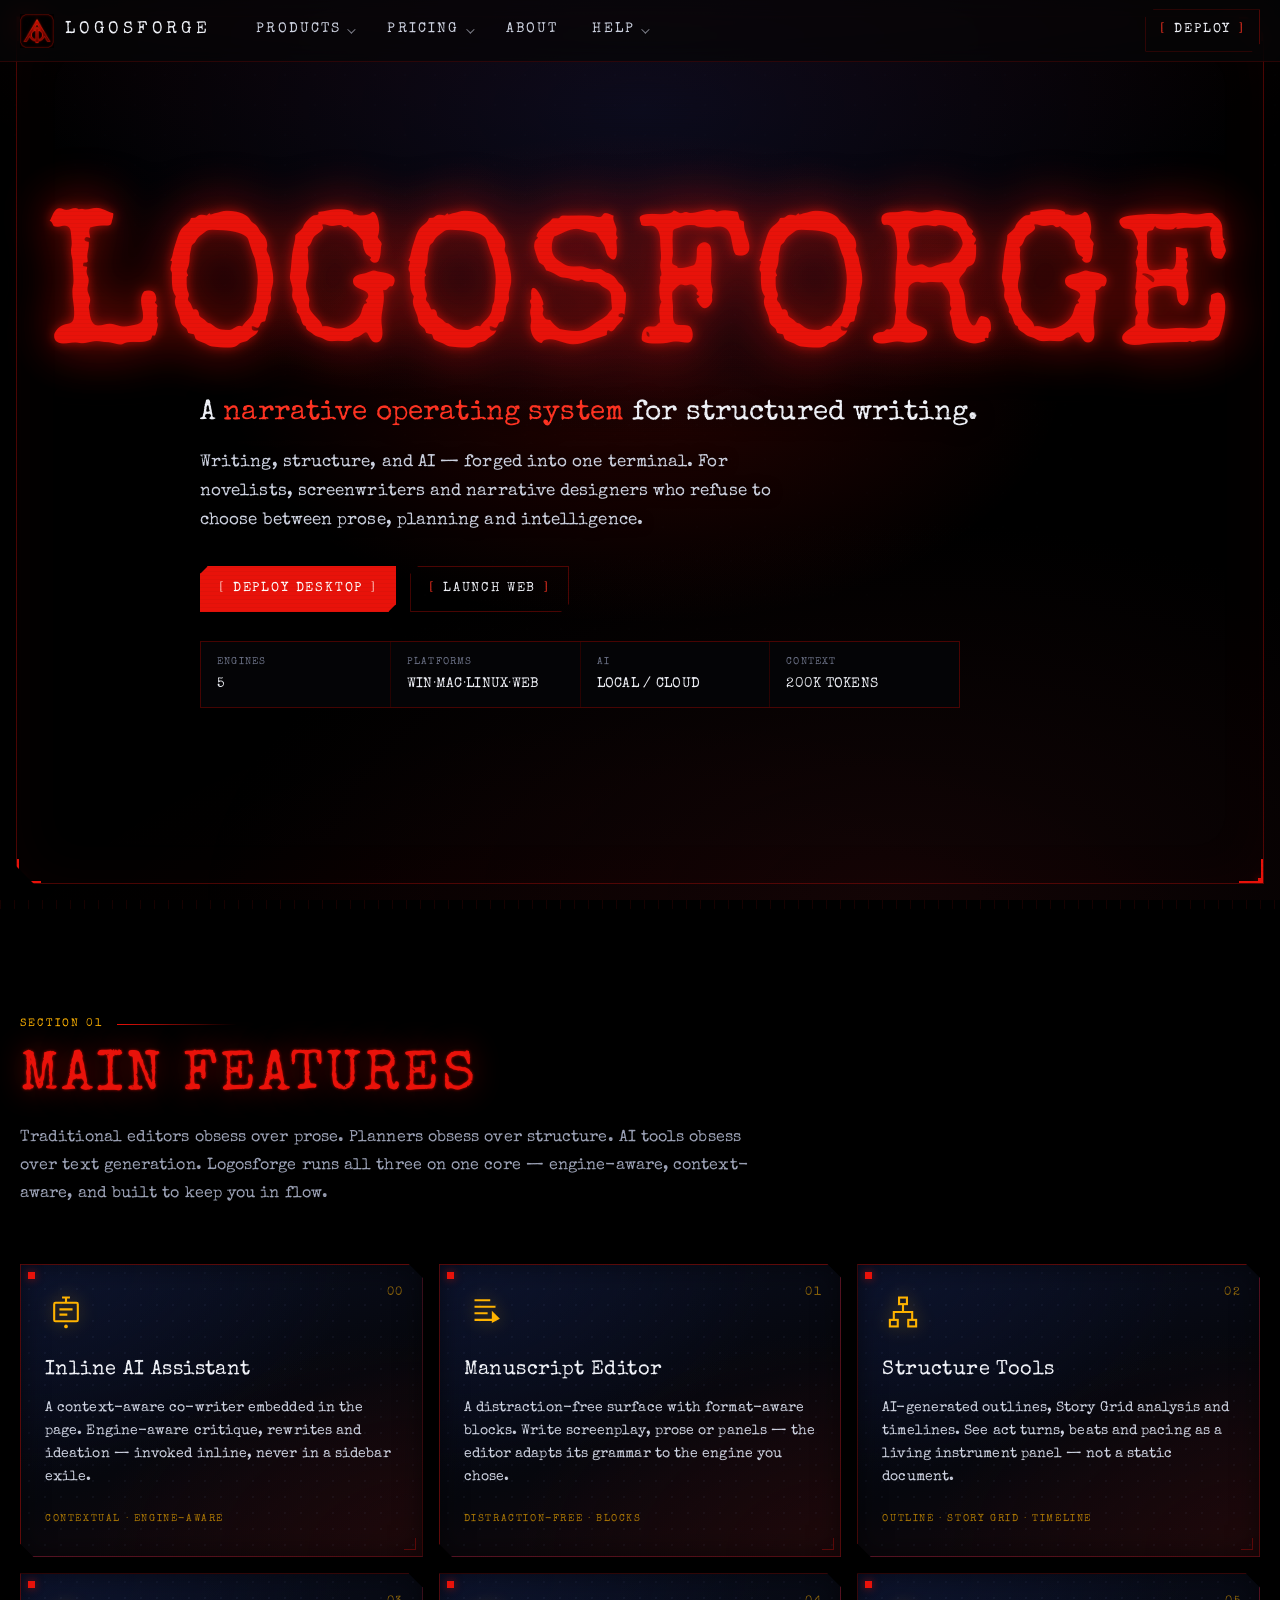
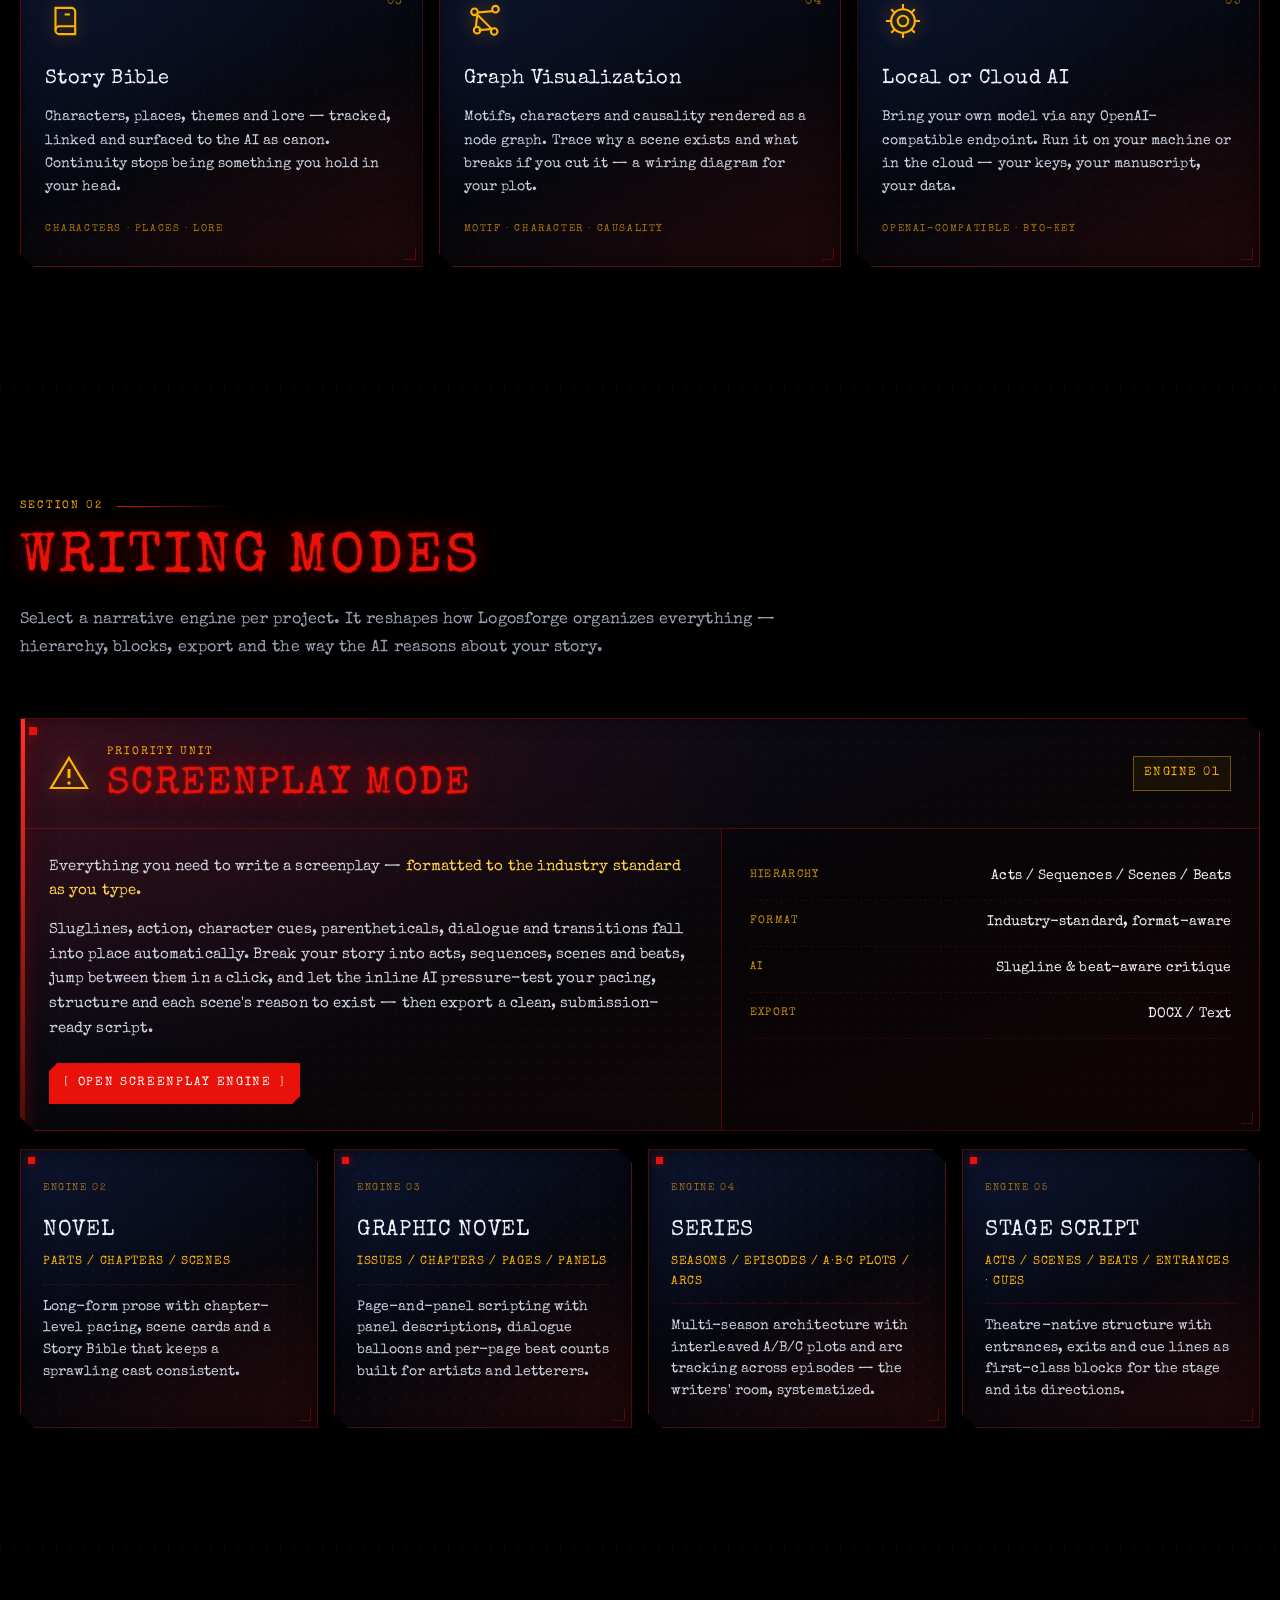
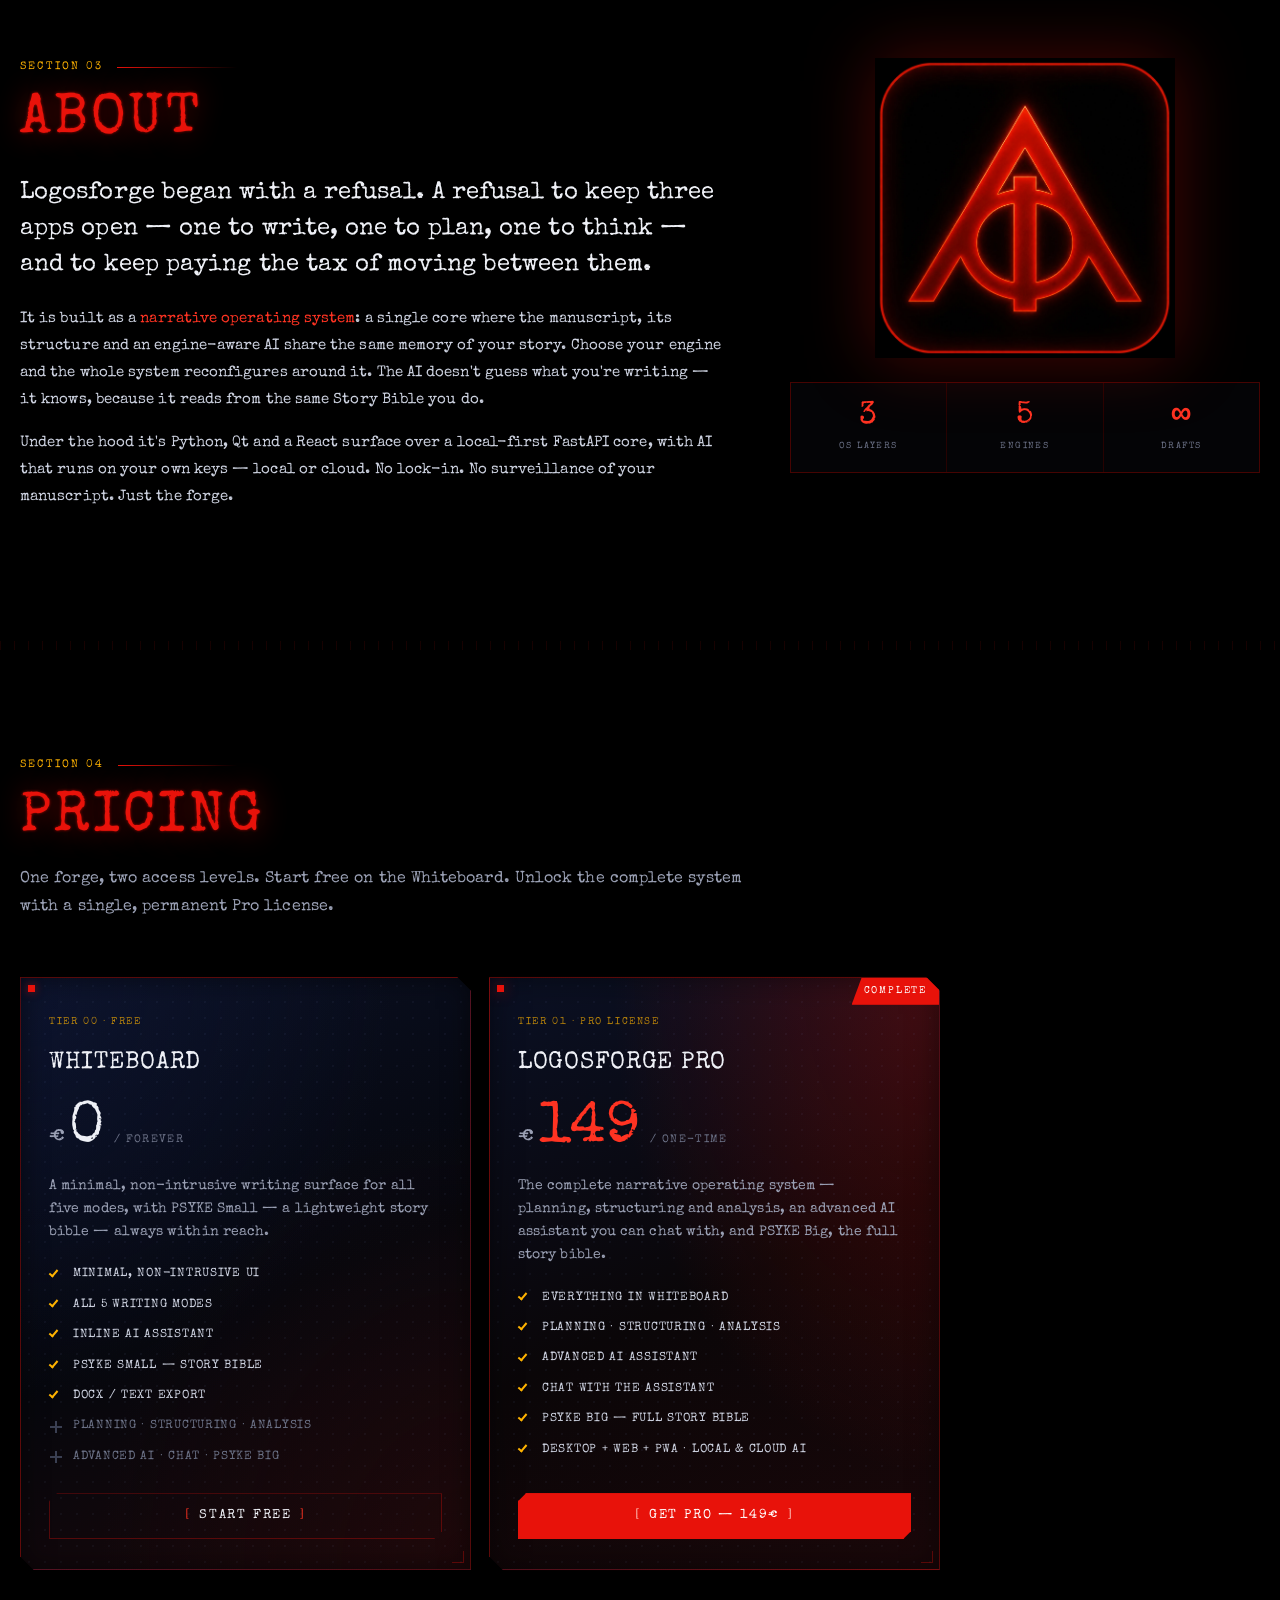
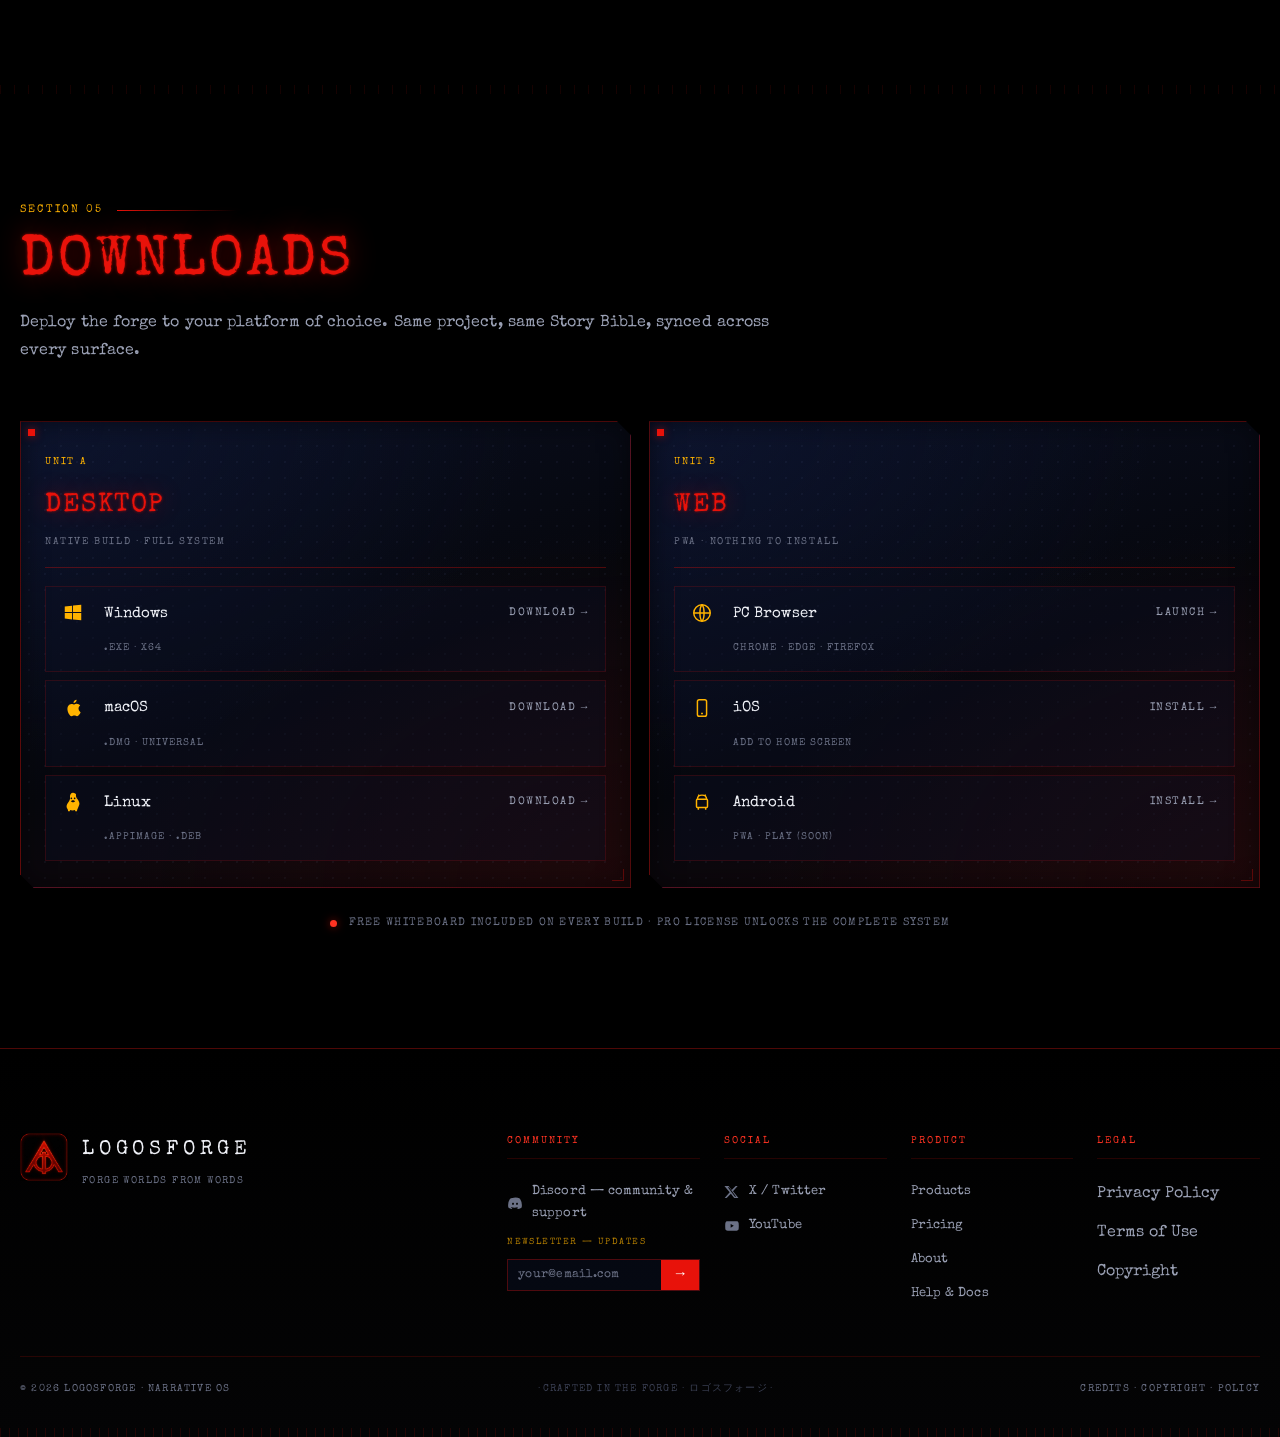
==== index.html @ b025395f "Update pricing tiers: PSYKE story bible + Pro now €149 - Whiteboard (Free): minimal / non-intrusive " ====
<!DOCTYPE html>
<html lang="en">
<head>
<meta charset="UTF-8">
<meta name="viewport" content="width=device-width, initial-scale=1.0">
<title>LOGOSFORGE — A Narrative Operating System</title>
<meta name="description" content="Logosforge is a narrative operating system for structured writing. It forges writing, structure, and AI into a single terminal for novelists, screenwriters and narrative designers.">
<meta name="theme-color" content="#000000">
<meta property="og:title" content="LOGOSFORGE — A Narrative Operating System">
<meta property="og:description" content="Writing, structure, and AI — forged into one terminal. Novel, Screenplay, Graphic Novel and Series engines with an inline AI co-writer.">
<meta property="og:type" content="website">
<meta property="og:image" content="assets/icon-512.png">
<link rel="icon" type="image/png" sizes="512x512" href="assets/icon-512.png">
<link rel="icon" type="image/png" sizes="192x192" href="assets/icon-192.png">
<link rel="apple-touch-icon" href="assets/apple-touch-icon.png">
<link rel="manifest" href="site.webmanifest">
<link rel="preconnect" href="https://fonts.googleapis.com">
<link rel="preconnect" href="https://fonts.gstatic.com" crossorigin>
<link href="https://fonts.googleapis.com/css2?family=Special+Elite&display=swap" rel="stylesheet">
<link rel="stylesheet" href="css/style.css">
</head>
<body>

<!-- ════════════════ PRIMARY NAVIGATION ════════════════ -->
<header class="nav" id="nav">
  <div class="nav__inner">
    <a href="#top" class="brand" aria-label="Logosforge home">
      <span class="brand__mark" aria-hidden="true">
        <img src="assets/logo.png" alt="" width="34" height="34">
      </span>
      <span class="brand__name">LOGOSFORGE</span>
    </a>

    <nav class="menu" id="menu" aria-label="Primary">
      <ul class="menu__list">
        <li class="menu__item has-sub">
          <button class="menu__link" aria-expanded="false" aria-haspopup="true">Products <i class="caret"></i></button>
          <div class="submenu">
            <div class="submenu__head">PRODUCTS</div>
            <a class="submenu__link" href="#downloads">
              <span class="submenu__k">Desktop</span>
              <span class="submenu__v">Windows · macOS · Linux → Download</span>
            </a>
            <a class="submenu__link" href="#downloads">
              <span class="submenu__k">Web</span>
              <span class="submenu__v">PC · iOS · Android</span>
            </a>
          </div>
        </li>
        <li class="menu__item has-sub">
          <button class="menu__link" aria-expanded="false" aria-haspopup="true">Pricing <i class="caret"></i></button>
          <div class="submenu">
            <div class="submenu__head">PRICING</div>
            <a class="submenu__link" href="#pricing">
              <span class="submenu__k">Free</span>
              <span class="submenu__v">Whiteboard only · 0€</span>
            </a>
            <a class="submenu__link" href="#pricing">
              <span class="submenu__k">Pro license</span>
              <span class="submenu__v">Complete · 149€</span>
            </a>
          </div>
        </li>
        <li class="menu__item">
          <a class="menu__link" href="#about">About</a>
        </li>
        <li class="menu__item has-sub">
          <button class="menu__link" aria-expanded="false" aria-haspopup="true">Help <i class="caret"></i></button>
          <div class="submenu">
            <div class="submenu__head">HELP</div>
            <a class="submenu__link" href="https://discord.gg/CgFXVJkXCW" target="_blank" rel="noopener">
              <span class="submenu__k">Support</span>
              <span class="submenu__v">Community help → Discord</span>
            </a>
            <a class="submenu__link" href="https://github.com/fopearcano/storyplanner/tree/main/docs" target="_blank" rel="noopener">
              <span class="submenu__k">Documentation</span>
              <span class="submenu__v">Official docs &amp; API</span>
            </a>
          </div>
        </li>
      </ul>
    </nav>

    <div class="nav__actions">
      <a href="#downloads" class="btn btn--ghost nav__cta">
        <span class="btn__bracket">[</span>DEPLOY<span class="btn__bracket">]</span>
      </a>
      <button class="hamburger" id="hamburger" aria-label="Toggle menu" aria-expanded="false">
        <span></span><span></span><span></span>
      </button>
    </div>
  </div>
</header>

<main id="top">

  <!-- ════════════════ HERO ════════════════ -->
  <section class="hero" id="hero">
    <div class="hero__grid" aria-hidden="true"></div>
    <div class="hero__bloom" aria-hidden="true"></div>

    <!-- panel frame -->
    <div class="hud-frame" aria-hidden="true">
      <i class="hud-frame__c hud-frame__c--tl"></i>
      <i class="hud-frame__c hud-frame__c--tr"></i>
      <i class="hud-frame__c hud-frame__c--bl"></i>
      <i class="hud-frame__c hud-frame__c--br"></i>
    </div>

    <!-- FULL-BLEED WORDMARK -->
    <div class="wordmark-wrap">
      <svg class="wordmark" viewBox="0 0 780 116" preserveAspectRatio="xMidYMid meet" role="img" aria-label="LOGOSFORGE">
        <text x="390" y="99" text-anchor="middle" textLength="762" lengthAdjust="spacingAndGlyphs">LOGOSFORGE</text>
      </svg>
    </div>

    <div class="hero__body container">
      <p class="hero__lead">
        A <strong>narrative operating system</strong> for structured writing.
      </p>
      <p class="hero__sub">
        Writing, structure, and AI — forged into one terminal. For novelists,
        screenwriters and narrative designers who refuse to choose between
        prose, planning and intelligence.
      </p>
      <div class="hero__cta">
        <a href="#downloads" class="btn btn--solid">
          <span class="btn__bracket">[</span>DEPLOY DESKTOP<span class="btn__bracket">]</span>
        </a>
        <a href="#downloads" class="btn btn--ghost">
          <span class="btn__bracket">[</span>LAUNCH WEB<span class="btn__bracket">]</span>
        </a>
      </div>

      <div class="hero__meta">
        <div class="meta-cell">
          <span class="meta-cell__k mono">ENGINES</span>
          <span class="meta-cell__v" data-count="5">5</span>
        </div>
        <div class="meta-cell">
          <span class="meta-cell__k mono">PLATFORMS</span>
          <span class="meta-cell__v">WIN·MAC·LINUX·WEB</span>
        </div>
        <div class="meta-cell">
          <span class="meta-cell__k mono">AI</span>
          <span class="meta-cell__v">LOCAL / CLOUD</span>
        </div>
        <div class="meta-cell">
          <span class="meta-cell__k mono">CONTEXT</span>
          <span class="meta-cell__v"><span data-count="200">200</span>K TOKENS</span>
        </div>
      </div>
    </div>
  </section>

  <!-- ════════════════ MAIN FEATURES ════════════════ -->
  <section class="section features" id="features">
    <div class="container">
      <header class="sec-head">
        <div class="sec-head__tag">
          <span class="sec-head__num mono">SECTION 01</span>
          <span class="sec-head__line"></span>
        </div>
        <h2 class="sec-head__title">MAIN FEATURES</h2>
        <p class="sec-head__intro">
          Traditional editors obsess over prose. Planners obsess over structure.
          AI tools obsess over text generation. Logosforge runs all three on one
          core — engine-aware, context-aware, and built to keep you in flow.
        </p>
      </header>

      <div class="feat-grid">
        <article class="panel feat" style="--i:0">
          <span class="panel__index mono">00</span>
          <div class="feat__icon" aria-hidden="true">
            <svg viewBox="0 0 32 32"><use href="#ic-ai"/></svg>
          </div>
          <h3 class="feat__title">Inline AI Assistant</h3>
          <p class="feat__desc">A context-aware co-writer embedded in the page. Engine-aware critique, rewrites and ideation — invoked inline, never in a sidebar exile.</p>
          <span class="feat__meta mono">CONTEXTUAL · ENGINE-AWARE</span>
        </article>

        <article class="panel feat" style="--i:1">
          <span class="panel__index mono">01</span>
          <div class="feat__icon" aria-hidden="true">
            <svg viewBox="0 0 32 32"><use href="#ic-edit"/></svg>
          </div>
          <h3 class="feat__title">Manuscript Editor</h3>
          <p class="feat__desc">A distraction-free surface with format-aware blocks. Write screenplay, prose or panels — the editor adapts its grammar to the engine you chose.</p>
          <span class="feat__meta mono">DISTRACTION-FREE · BLOCKS</span>
        </article>

        <article class="panel feat" style="--i:2">
          <span class="panel__index mono">02</span>
          <div class="feat__icon" aria-hidden="true">
            <svg viewBox="0 0 32 32"><use href="#ic-structure"/></svg>
          </div>
          <h3 class="feat__title">Structure Tools</h3>
          <p class="feat__desc">AI-generated outlines, Story Grid analysis and timelines. See act turns, beats and pacing as a living instrument panel — not a static document.</p>
          <span class="feat__meta mono">OUTLINE · STORY GRID · TIMELINE</span>
        </article>

        <article class="panel feat" style="--i:3">
          <span class="panel__index mono">03</span>
          <div class="feat__icon" aria-hidden="true">
            <svg viewBox="0 0 32 32"><use href="#ic-bible"/></svg>
          </div>
          <h3 class="feat__title">Story Bible</h3>
          <p class="feat__desc">Characters, places, themes and lore — tracked, linked and surfaced to the AI as canon. Continuity stops being something you hold in your head.</p>
          <span class="feat__meta mono">CHARACTERS · PLACES · LORE</span>
        </article>

        <article class="panel feat" style="--i:4">
          <span class="panel__index mono">04</span>
          <div class="feat__icon" aria-hidden="true">
            <svg viewBox="0 0 32 32"><use href="#ic-graph"/></svg>
          </div>
          <h3 class="feat__title">Graph Visualization</h3>
          <p class="feat__desc">Motifs, characters and causality rendered as a node graph. Trace why a scene exists and what breaks if you cut it — a wiring diagram for your plot.</p>
          <span class="feat__meta mono">MOTIF · CHARACTER · CAUSALITY</span>
        </article>

        <article class="panel feat" style="--i:5">
          <span class="panel__index mono">05</span>
          <div class="feat__icon" aria-hidden="true">
            <svg viewBox="0 0 32 32"><use href="#ic-core"/></svg>
          </div>
          <h3 class="feat__title">Local or Cloud AI</h3>
          <p class="feat__desc">Bring your own model via any OpenAI-compatible endpoint. Run it on your machine or in the cloud — your keys, your manuscript, your data.</p>
          <span class="feat__meta mono">OPENAI-COMPATIBLE · BYO-KEY</span>
        </article>
      </div>
    </div>
  </section>

  <!-- ════════════════ WRITING MODES ════════════════ -->
  <section class="section modes" id="modes">
    <div class="container">
      <header class="sec-head">
        <div class="sec-head__tag">
          <span class="sec-head__num mono">SECTION 02</span>
          <span class="sec-head__line"></span>
        </div>
        <h2 class="sec-head__title">WRITING MODES</h2>
        <p class="sec-head__intro">
          Select a narrative engine per project. It reshapes how Logosforge
          organizes everything — hierarchy, blocks, export and the way the AI
          reasons about your story.
        </p>
      </header>

      <!-- FEATURED: SCREENPLAY -->
      <article class="priority panel">
        <div class="priority__rail" aria-hidden="true"></div>
        <div class="priority__head">
          <span class="warn-tri" aria-hidden="true">
            <svg viewBox="0 0 40 36"><use href="#ic-warn"/></svg>
          </span>
          <div>
            <span class="priority__flag mono">PRIORITY UNIT</span>
            <h3 class="priority__title">SCREENPLAY MODE</h3>
          </div>
          <span class="priority__id mono">ENGINE&nbsp;01</span>
        </div>
        <div class="priority__grid">
          <div class="priority__copy">
            <p class="priority__lead">
              Everything you need to write a screenplay — <strong>formatted to the
              industry standard as you type.</strong>
            </p>
            <p>
              Sluglines, action, character cues, parentheticals, dialogue and
              transitions fall into place automatically. Break your story into acts,
              sequences, scenes and beats, jump between them in a click, and let the
              inline AI pressure-test your pacing, structure and each scene's reason
              to exist — then export a clean, submission-ready script.
            </p>
            <div class="priority__cta">
              <a href="#downloads" class="btn btn--solid btn--sm">
                <span class="btn__bracket">[</span>OPEN SCREENPLAY ENGINE<span class="btn__bracket">]</span>
              </a>
            </div>
          </div>
          <div class="priority__spec">
            <div class="spec-row"><span class="mono dim">HIERARCHY</span><span>Acts / Sequences / Scenes / Beats</span></div>
            <div class="spec-row"><span class="mono dim">FORMAT</span><span>Industry-standard, format-aware</span></div>
            <div class="spec-row"><span class="mono dim">AI</span><span>Slugline &amp; beat-aware critique</span></div>
            <div class="spec-row"><span class="mono dim">EXPORT</span><span>DOCX / Text</span></div>
          </div>
        </div>
      </article>

      <!-- OTHER ENGINES -->
      <div class="modes-grid">
        <article class="panel mode" style="--i:0">
          <span class="mode__id mono">ENGINE 02</span>
          <h3 class="mode__title">NOVEL</h3>
          <p class="mode__hier">Parts / Chapters / Scenes</p>
          <p class="mode__desc">Long-form prose with chapter-level pacing, scene cards and a Story Bible that keeps a sprawling cast consistent.</p>
        </article>
        <article class="panel mode" style="--i:1">
          <span class="mode__id mono">ENGINE 03</span>
          <h3 class="mode__title">GRAPHIC NOVEL</h3>
          <p class="mode__hier">Issues / Chapters / Pages / Panels</p>
          <p class="mode__desc">Page-and-panel scripting with panel descriptions, dialogue balloons and per-page beat counts built for artists and letterers.</p>
        </article>
        <article class="panel mode" style="--i:2">
          <span class="mode__id mono">ENGINE 04</span>
          <h3 class="mode__title">SERIES</h3>
          <p class="mode__hier">Seasons / Episodes / A·B·C plots / Arcs</p>
          <p class="mode__desc">Multi-season architecture with interleaved A/B/C plots and arc tracking across episodes — the writers' room, systematized.</p>
        </article>
        <article class="panel mode" style="--i:3">
          <span class="mode__id mono">ENGINE 05</span>
          <h3 class="mode__title">STAGE SCRIPT</h3>
          <p class="mode__hier">Acts / Scenes / Beats / Entrances · Cues</p>
          <p class="mode__desc">Theatre-native structure with entrances, exits and cue lines as first-class blocks for the stage and its directions.</p>
        </article>
      </div>
    </div>
  </section>

  <!-- ════════════════ ABOUT ════════════════ -->
  <section class="section about" id="about">
    <div class="container">
      <div class="about__grid">
        <div class="about__main">
          <header class="sec-head sec-head--flush">
            <div class="sec-head__tag">
              <span class="sec-head__num mono">SECTION 03</span>
              <span class="sec-head__line"></span>
            </div>
            <h2 class="sec-head__title">ABOUT</h2>
          </header>
          <p class="about__lead">
            Logosforge began with a refusal. A refusal to keep three apps open —
            one to write, one to plan, one to think — and to keep paying the tax
            of moving between them.
          </p>
          <p class="about__p">
            It is built as a <strong>narrative operating system</strong>: a single
            core where the manuscript, its structure and an engine-aware AI share
            the same memory of your story. Choose your engine and the whole system
            reconfigures around it. The AI doesn't guess what you're writing — it
            knows, because it reads from the same Story Bible you do.
          </p>
          <p class="about__p">
            Under the hood it's Python, Qt and a React surface over a local-first
            FastAPI core, with AI that runs on your own keys — local or cloud. No
            lock-in. No surveillance of your manuscript. Just the forge.
          </p>
        </div>
        <aside class="about__side" aria-hidden="true">
          <div class="about__logo">
            <img src="assets/logo.png" alt="" width="320" height="320">
          </div>
          <div class="about__stats">
            <div class="stat"><span class="stat__v" data-count="3">3</span><span class="stat__k mono">OS LAYERS</span></div>
            <div class="stat"><span class="stat__v" data-count="5">5</span><span class="stat__k mono">ENGINES</span></div>
            <div class="stat"><span class="stat__v">∞</span><span class="stat__k mono">DRAFTS</span></div>
          </div>
        </aside>
      </div>
    </div>
  </section>

  <!-- ════════════════ PRICING ════════════════ -->
  <section class="section pricing" id="pricing">
    <div class="container">
      <header class="sec-head">
        <div class="sec-head__tag">
          <span class="sec-head__num mono">SECTION 04</span>
          <span class="sec-head__line"></span>
        </div>
        <h2 class="sec-head__title">PRICING</h2>
        <p class="sec-head__intro">
          One forge, two access levels. Start free on the Whiteboard. Unlock the
          complete system with a single, permanent Pro license.
        </p>
      </header>

      <div class="price-grid">
        <article class="panel price">
          <div class="price__head">
            <span class="price__id mono">TIER 00 · FREE</span>
            <h3 class="price__name">WHITEBOARD</h3>
          </div>
          <div class="price__amount">
            <span class="price__cur">€</span><span class="price__num">0</span>
            <span class="price__per mono">/ FOREVER</span>
          </div>
          <p class="price__pitch">A minimal, non-intrusive writing surface for all five modes, with PSYKE Small — a lightweight story bible — always within reach.</p>
          <ul class="price__list mono">
            <li><i class="ok"></i> Minimal, non-intrusive UI</li>
            <li><i class="ok"></i> All 5 writing modes</li>
            <li><i class="ok"></i> Inline AI assistant</li>
            <li><i class="ok"></i> PSYKE Small — story bible</li>
            <li><i class="ok"></i> DOCX / Text export</li>
            <li><i class="no"></i> Planning · structuring · analysis</li>
            <li><i class="no"></i> Advanced AI · chat · PSYKE Big</li>
          </ul>
          <a href="#downloads" class="btn btn--ghost btn--block">
            <span class="btn__bracket">[</span>START FREE<span class="btn__bracket">]</span>
          </a>
        </article>

        <article class="panel price price--pro">
          <span class="price__ribbon mono">COMPLETE</span>
          <div class="price__head">
            <span class="price__id mono">TIER 01 · PRO LICENSE</span>
            <h3 class="price__name">LOGOSFORGE PRO</h3>
          </div>
          <div class="price__amount">
            <span class="price__cur">€</span><span class="price__num">149</span>
            <span class="price__per mono">/ ONE-TIME</span>
          </div>
          <p class="price__pitch">The complete narrative operating system — planning, structuring and analysis, an advanced AI assistant you can chat with, and PSYKE Big, the full story bible.</p>
          <ul class="price__list mono">
            <li><i class="ok"></i> Everything in Whiteboard</li>
            <li><i class="ok"></i> Planning · structuring · analysis</li>
            <li><i class="ok"></i> Advanced AI assistant</li>
            <li><i class="ok"></i> Chat with the assistant</li>
            <li><i class="ok"></i> PSYKE Big — full story bible</li>
            <li><i class="ok"></i> Desktop + Web + PWA · local &amp; cloud AI</li>
          </ul>
          <a href="checkout.html" class="btn btn--solid btn--block">
            <span class="btn__bracket">[</span>GET PRO — 149€<span class="btn__bracket">]</span>
          </a>
        </article>
      </div>
    </div>
  </section>

  <!-- ════════════════ DOWNLOADS ════════════════ -->
  <section class="section downloads" id="downloads">
    <div class="container">
      <header class="sec-head">
        <div class="sec-head__tag">
          <span class="sec-head__num mono">SECTION 05</span>
          <span class="sec-head__line"></span>
        </div>
        <h2 class="sec-head__title">DOWNLOADS</h2>
        <p class="sec-head__intro">Deploy the forge to your platform of choice. Same project, same Story Bible, synced across every surface.</p>
      </header>

      <div class="dl-grid">
        <div class="panel dl-block">
          <div class="dl-block__head">
            <span class="dl-block__k mono">UNIT A</span>
            <h3 class="dl-block__title">DESKTOP</h3>
            <p class="dl-block__sub mono">NATIVE BUILD · FULL SYSTEM</p>
          </div>
          <div class="dl-row-set">
            <a href="https://github.com/fopearcano/storyplanner/releases" target="_blank" rel="noopener" class="dl-row">
              <span class="dl-row__os" aria-hidden="true"><svg viewBox="0 0 24 24"><use href="#os-win"/></svg></span>
              <span class="dl-row__name">Windows</span>
              <span class="dl-row__meta mono">.EXE · x64</span>
              <span class="dl-row__go mono">DOWNLOAD →</span>
            </a>
            <a href="https://github.com/fopearcano/storyplanner/releases" target="_blank" rel="noopener" class="dl-row">
              <span class="dl-row__os" aria-hidden="true"><svg viewBox="0 0 24 24"><use href="#os-mac"/></svg></span>
              <span class="dl-row__name">macOS</span>
              <span class="dl-row__meta mono">.DMG · universal</span>
              <span class="dl-row__go mono">DOWNLOAD →</span>
            </a>
            <a href="https://github.com/fopearcano/storyplanner/releases" target="_blank" rel="noopener" class="dl-row">
              <span class="dl-row__os" aria-hidden="true"><svg viewBox="0 0 24 24"><use href="#os-linux"/></svg></span>
              <span class="dl-row__name">Linux</span>
              <span class="dl-row__meta mono">.AppImage · .deb</span>
              <span class="dl-row__go mono">DOWNLOAD →</span>
            </a>
          </div>
        </div>

        <div class="panel dl-block">
          <div class="dl-block__head">
            <span class="dl-block__k mono">UNIT B</span>
            <h3 class="dl-block__title">WEB</h3>
            <p class="dl-block__sub mono">PWA · NOTHING TO INSTALL</p>
          </div>
          <div class="dl-row-set">
            <a href="https://github.com/fopearcano/storyplanner" target="_blank" rel="noopener" class="dl-row">
              <span class="dl-row__os" aria-hidden="true"><svg viewBox="0 0 24 24"><use href="#os-web"/></svg></span>
              <span class="dl-row__name">PC Browser</span>
              <span class="dl-row__meta mono">CHROME · EDGE · FIREFOX</span>
              <span class="dl-row__go mono">LAUNCH →</span>
            </a>
            <a href="https://github.com/fopearcano/storyplanner" target="_blank" rel="noopener" class="dl-row">
              <span class="dl-row__os" aria-hidden="true"><svg viewBox="0 0 24 24"><use href="#os-ios"/></svg></span>
              <span class="dl-row__name">iOS</span>
              <span class="dl-row__meta mono">ADD TO HOME SCREEN</span>
              <span class="dl-row__go mono">INSTALL →</span>
            </a>
            <a href="https://github.com/fopearcano/storyplanner" target="_blank" rel="noopener" class="dl-row">
              <span class="dl-row__os" aria-hidden="true"><svg viewBox="0 0 24 24"><use href="#os-android"/></svg></span>
              <span class="dl-row__name">Android</span>
              <span class="dl-row__meta mono">PWA · PLAY (SOON)</span>
              <span class="dl-row__go mono">INSTALL →</span>
            </a>
          </div>
        </div>
      </div>

      <div class="dl-note mono">
        <span class="dot dot--live"></span>
        FREE WHITEBOARD INCLUDED ON EVERY BUILD · PRO LICENSE UNLOCKS THE COMPLETE SYSTEM
      </div>
    </div>
  </section>
</main>

<!-- ════════════════ FOOTER ════════════════ -->
<footer class="footer" id="footer">
  <div class="container">
    <div class="footer__top">
      <div class="footer__brand">
        <span class="brand__mark brand__mark--lg" aria-hidden="true">
          <img src="assets/logo.png" alt="" width="48" height="48">
        </span>
        <div>
          <div class="footer__name">LOGOSFORGE</div>
          <div class="footer__motto mono">FORGE WORLDS FROM WORDS</div>
        </div>
      </div>

      <nav class="footer__cols" aria-label="Footer">
        <div class="footer__col">
          <h4 class="footer__h mono">COMMUNITY</h4>
          <a href="https://discord.gg/CgFXVJkXCW" target="_blank" rel="noopener" class="footer__link"><span class="footer__ico"><svg viewBox="0 0 24 24"><use href="#so-discord"/></svg></span>Discord — community &amp; support</a>
          <form class="newsletter" id="newsletter" novalidate>
            <label class="newsletter__label mono" for="nl-email">NEWSLETTER — UPDATES</label>
            <div class="newsletter__row">
              <input class="newsletter__input" id="nl-email" type="email" inputmode="email" autocomplete="email" placeholder="your@email.com" aria-label="Email address" required>
              <button class="newsletter__btn" type="submit" aria-label="Subscribe">→</button>
            </div>
            <p class="newsletter__msg mono" id="nl-msg" role="status" aria-live="polite"></p>
          </form>
        </div>
        <div class="footer__col">
          <h4 class="footer__h mono">SOCIAL</h4>
          <a href="https://x.com/logosforge" target="_blank" rel="noopener" class="footer__link"><span class="footer__ico"><svg viewBox="0 0 24 24"><use href="#so-x"/></svg></span>X / Twitter</a>
          <a href="https://youtube.com/@logosforge" target="_blank" rel="noopener" class="footer__link"><span class="footer__ico"><svg viewBox="0 0 24 24"><use href="#so-youtube"/></svg></span>YouTube</a>
        </div>
        <div class="footer__col">
          <h4 class="footer__h mono">PRODUCT</h4>
          <a href="#downloads" class="footer__link">Products</a>
          <a href="#pricing" class="footer__link">Pricing</a>
          <a href="#about" class="footer__link">About</a>
          <a href="https://github.com/fopearcano/storyplanner/tree/main/docs" target="_blank" rel="noopener" class="footer__link">Help &amp; Docs</a>
        </div>
        <div class="footer__col">
          <h4 class="footer__h mono">LEGAL</h4>
          <button type="button" class="footer__link footer__link--btn" data-dialog="dlg-privacy">Privacy Policy</button>
          <button type="button" class="footer__link footer__link--btn" data-dialog="dlg-terms">Terms of Use</button>
          <button type="button" class="footer__link footer__link--btn" data-dialog="dlg-copyright">Copyright</button>
        </div>
      </nav>
    </div>

    <div class="footer__bottom">
      <span class="footer__copy mono">© 2026 LOGOSFORGE · NARRATIVE OS</span>
      <span class="footer__credit mono">CRAFTED IN THE FORGE · ロゴスフォージ</span>
      <span class="footer__policy mono">
        <a href="#">Credits</a> · <a href="#">Copyright</a> · <a href="#">Policy</a>
      </span>
    </div>
  </div>
  <div class="footer__ruler tick-row" aria-hidden="true"></div>
</footer>

<!-- ════════════════ LEGAL MODALS (floating windows) ════════════════ -->
<dialog class="modal" id="dlg-privacy" aria-labelledby="dlg-privacy-t">
  <article class="modal__box panel">
    <button type="button" class="modal__close" data-close aria-label="Close">✕</button>
    <span class="modal__kicker mono">LOGOSFORGE · LEGAL</span>
    <h2 class="modal__title" id="dlg-privacy-t">Privacy Policy</h2>
    <p class="modal__meta mono">LAST UPDATED 2026.06</p>
    <div class="modal__body">
      <p>Logosforge is built local-first. Your manuscripts, story bibles and project
        files live on your own device unless you explicitly enable sync — we never
        upload, read, sell or train on your writing.</p>
      <h3>What we collect</h3>
      <p>Only the minimum to run the service: your email if you create an account or
        buy a Pro license, and anonymous, opt-in diagnostics that help us fix crashes.
        Payment details are handled directly by our payment processor and are never
        stored on our servers.</p>
      <h3>AI requests</h3>
      <p>When you use cloud AI, the text you send goes to the model provider you choose,
        using your own API key. Logosforge does not retain or inspect those requests.
        Run a local model and nothing leaves your machine at all.</p>
      <h3>Cookies</h3>
      <p>This website uses no advertising or cross-site tracking cookies. Any storage is
        strictly functional (e.g. remembering your license activation).</p>
      <h3>Your rights</h3>
      <p>You can request access to, export of, or deletion of any personal data we hold.
        Email <a href="mailto:privacy@logosforge.app">privacy@logosforge.app</a>.</p>
    </div>
  </article>
</dialog>

<dialog class="modal" id="dlg-terms" aria-labelledby="dlg-terms-t">
  <article class="modal__box panel">
    <button type="button" class="modal__close" data-close aria-label="Close">✕</button>
    <span class="modal__kicker mono">LOGOSFORGE · LEGAL</span>
    <h2 class="modal__title" id="dlg-terms-t">Terms of Use</h2>
    <p class="modal__meta mono">LAST UPDATED 2026.06</p>
    <div class="modal__body">
      <p>By downloading or using Logosforge you agree to these terms.</p>
      <h3>Licenses</h3>
      <p>The free Whiteboard tier is provided at no cost for personal and commercial
        writing. The Pro license (one-time, 149€) unlocks the complete system for a single
        user and may be installed on the devices you personally use.</p>
      <h3>Acceptable use</h3>
      <p>Don't resell, redistribute or reverse-engineer the software, and don't use it to
        produce unlawful content. License keys are personal and may not be shared.</p>
      <h3>Your work &amp; AI output</h3>
      <p>You retain full ownership of everything you write. AI suggestions are provided
        "as is" and may be inaccurate — you are responsible for reviewing output and for
        ensuring you hold the rights to any material you generate or import.</p>
      <h3>Warranty &amp; liability</h3>
      <p>The software is provided without warranty of any kind. To the maximum extent
        permitted by law, Logosforge is not liable for lost work, lost profits or
        indirect damages. Keep backups of important manuscripts.</p>
      <h3>Contact</h3>
      <p><a href="mailto:support@logosforge.app">support@logosforge.app</a></p>
    </div>
  </article>
</dialog>

<dialog class="modal" id="dlg-copyright" aria-labelledby="dlg-copyright-t">
  <article class="modal__box panel">
    <button type="button" class="modal__close" data-close aria-label="Close">✕</button>
    <span class="modal__kicker mono">LOGOSFORGE · LEGAL</span>
    <h2 class="modal__title" id="dlg-copyright-t">Copyright</h2>
    <p class="modal__meta mono">© 2026 LOGOSFORGE</p>
    <div class="modal__body">
      <h3>Your writing is yours</h3>
      <p>You own the full copyright to every manuscript, screenplay, script, outline and
        note you create in Logosforge. We claim no rights over your work and never use it
        for promotion or model training.</p>
      <h3>Our software &amp; brand</h3>
      <p>The Logosforge application, website, source assets, the LOGOSFORGE name and the
        logo mark are © 2026 Logosforge. All rights reserved. They may not be copied,
        redistributed or used to imply endorsement without written permission.</p>
      <h3>Third-party components</h3>
      <p>Logosforge includes open-source components used under their respective licenses;
        full attributions ship with the application's About panel.</p>
      <h3>Reporting infringement</h3>
      <p>To report a copyright concern, email
        <a href="mailto:legal@logosforge.app">legal@logosforge.app</a>.</p>
    </div>
  </article>
</dialog>

<!-- scanline overlay -->
<div class="scanlines" aria-hidden="true"></div>

<!-- ════════════════ SVG SPRITE (defs) ════════════════ -->
<svg width="0" height="0" style="position:absolute" aria-hidden="true">
  <defs>
    <!-- feature icons -->
    <g id="ic-ai" fill="none" stroke="currentColor" stroke-width="1.6">
      <rect x="7" y="9" width="18" height="14" rx="1"/><path d="M11 14h10M11 18h6"/><path d="M16 5v4M13 5h6"/><circle cx="16" cy="27" r="1.4" fill="currentColor" stroke="none"/>
    </g>
    <g id="ic-edit" fill="none" stroke="currentColor" stroke-width="1.6">
      <path d="M8 7h12M8 12h16M8 17h10M8 22h14"/><path d="M22 17l4 4-4 2 0-6z" fill="currentColor"/>
    </g>
    <g id="ic-structure" fill="none" stroke="currentColor" stroke-width="1.6">
      <rect x="13" y="5" width="6" height="5"/><rect x="6" y="22" width="6" height="5"/><rect x="20" y="22" width="6" height="5"/><path d="M16 10v6M16 16H9v6M16 16h7v6"/>
    </g>
    <g id="ic-bible" fill="none" stroke="currentColor" stroke-width="1.6">
      <path d="M8 6h12a3 3 0 013 3v17H11a3 3 0 01-3-3z"/><path d="M8 23a3 3 0 013-3h12"/><path d="M15 11h4"/>
    </g>
    <g id="ic-graph" fill="none" stroke="currentColor" stroke-width="1.6">
      <circle cx="8" cy="9" r="2.5"/><circle cx="24" cy="7" r="2.5"/><circle cx="23" cy="24" r="2.5"/><circle cx="10" cy="23" r="2.5"/><path d="M10 11l11 11M10.5 9.5l11-1M9 21l1-9M22 22l-11 1"/>
    </g>
    <g id="ic-core" fill="none" stroke="currentColor" stroke-width="1.6">
      <circle cx="16" cy="16" r="4"/><circle cx="16" cy="16" r="9"/><path d="M16 3v4M16 25v4M3 16h4M25 16h4M7 7l3 3M22 22l3 3M25 7l-3 3M10 22l-3 3"/>
    </g>
    <g id="ic-warn" fill="none">
      <path d="M20 3 L38 33 H2 Z" stroke="currentColor" stroke-width="2.2"/>
      <path d="M20 14 V23" stroke="currentColor" stroke-width="3"/>
      <circle cx="20" cy="28" r="1.7" fill="currentColor"/>
    </g>
    <!-- OS icons -->
    <g id="os-win" fill="currentColor"><path d="M3 5l8-1v7H3zM12 3.9L21 3v8h-9zM3 12h8v7l-8-1zM12 12h9v8l-9-1z"/></g>
    <g id="os-mac" fill="currentColor"><path d="M16 3c0 2-1.6 3.6-3.4 3.5C12.4 4.6 14 3 16 3zM18 12.5c0-2.2 1.8-3.2 1.9-3.3-1-1.5-2.6-1.7-3.2-1.7-1.4-.1-2.6.8-3.3.8-.7 0-1.8-.8-3-.8-1.5 0-2.9.9-3.7 2.3-1.6 2.7-.4 6.8 1.1 9 .7 1.1 1.6 2.3 2.8 2.2 1.1 0 1.5-.7 2.9-.7 1.3 0 1.7.7 2.9.7 1.2 0 2-1.1 2.7-2.1.8-1.2 1.2-2.4 1.2-2.4s-2.2-.9-2.3-3.9z"/></g>
    <g id="os-linux" fill="currentColor"><path d="M12 2c-2.2 0-3.4 2-3.3 4.3.1 1.7.2 3-1 4.8C6 13.4 5 15 5 17c0 1.6 1 2.4 1.4 3.4.3.9-.2 1.6 1 1.8 1 .2 1.5-.7 1.5-1.4 1.2.6 4 .6 5.2 0 0 .7.5 1.6 1.5 1.4 1.2-.2.7-.9 1-1.8C18 17 19 15 19 13.8c0-2-1-3.6-2.7-5.7-1.2-1.8-1.1-3.1-1-4.8C15.4 4 14.2 2 12 2zm-1.8 5.2c.5 0 .9.5.9 1s-.4.7-.9.7-.9-.2-.9-.7.4-1 .9-1zm3.6 0c.5 0 .9.5.9 1s-.4.7-.9.7-.9-.2-.9-.7.4-1 .9-1zM12 10c.9 0 2.4.7 2.4 1.2 0 .3-1.5 1.1-2.4 1.1s-2.4-.8-2.4-1.1c0-.5 1.5-1.2 2.4-1.2z"/></g>
    <g id="os-web" fill="none" stroke="currentColor" stroke-width="1.6"><circle cx="12" cy="12" r="9"/><path d="M3 12h18M12 3c3 3 3 15 0 18M12 3c-3 3-3 15 0 18"/></g>
    <g id="os-ios" fill="none" stroke="currentColor" stroke-width="1.6"><rect x="7" y="3" width="10" height="18" rx="2"/><path d="M11 18h2"/></g>
    <g id="os-android" fill="none" stroke="currentColor" stroke-width="1.6"><rect x="6" y="9" width="12" height="9" rx="1"/><path d="M7 9c0-3 2.2-4.5 5-4.5S17 6 17 9M9 5.5L8 4M15 5.5L16 4M8 18v2.5M16 18v2.5"/></g>
    <!-- social icons -->
    <g id="so-discord" fill="currentColor"><path d="M19.5 5.5A16 16 0 0015.6 4.3l-.2.4a14.6 14.6 0 014 .9 12 12 0 00-12.8 0 14.6 14.6 0 014-.9l-.2-.4A16 16 0 004.5 5.5 18.2 18.2 0 002 18.6 16 16 0 007 21l.9-1.4c-.8-.3-1.6-.7-2.3-1.2.2-.1.4-.3.6-.4a11.4 11.4 0 009.8 0c.2.1.4.3.6.4-.7.5-1.5.9-2.3 1.2L17 21a16 16 0 005-2.4 18.2 18.2 0 00-2.5-13.1zM9 15c-.8 0-1.5-.8-1.5-1.7S8.2 11.5 9 11.5s1.5.8 1.5 1.8S9.8 15 9 15zm6 0c-.8 0-1.5-.8-1.5-1.7s.7-1.8 1.5-1.8 1.5.8 1.5 1.8S15.8 15 15 15z"/></g>
    <g id="so-x" fill="currentColor"><path d="M17.5 3h3l-7 8 8.2 10h-6.4l-5-6.2L4 21H1l7.5-8.5L.6 3H7l4.5 5.9zm-1 16h1.7L7.6 4.8H5.8z"/></g>
    <g id="so-youtube" fill="currentColor"><path d="M22 8s-.2-1.5-.8-2.1c-.8-.8-1.6-.8-2-.9C16.4 4.8 12 4.8 12 4.8s-4.4 0-7.2.2c-.4.1-1.2.1-2 .9C2.2 6.5 2 8 2 8s-.2 1.7-.2 3.5v1c0 1.8.2 3.5.2 3.5s.2 1.5.8 2.1c.8.8 1.8.8 2.3.9 1.6.2 6.9.2 6.9.2s4.4 0 7.2-.2c.4-.1 1.2-.1 2-.9.6-.6.8-2.1.8-2.1s.2-1.7.2-3.5v-1c0-1.8-.2-3.5-.2-3.5zM10 14.6V8.9l4.7 2.9z"/></g>
  </defs>
</svg>

<script src="js/main.js" defer></script>
</body>
</html>
---- css/style.css ----
/* ============================================================
   LOGOSFORGE — Narrative OS  ·  command-terminal aesthetic
   ============================================================ */

:root{
  /* surfaces — pure black with navy→maroon CRT panels */
  --bg:        #000000;
  --bg-2:      #040406;
  --navy:      #0a1024;
  --navy-2:    #0b1430;
  --maroon:    #1a0709;
  --panel:     #06070d;
  --panel-2:   #0a0c16;
  --panel-3:   #0e1020;
  --line:      rgba(232,18,10,.16);
  --line-2:    rgba(232,18,10,.32);
  --grid:      rgba(132,150,210,.06);

  /* signal palette — crimson structure, gold data */
  --red:        #e8120a;
  --red-bright: #ff3322;
  --red-deep:   #4e0a08;
  --red-glow:   rgba(232,18,10,.6);
  --amber:      #ffb300;
  --amber-bright:#ffd24a;
  --blue:       #3a5bff;

  /* type */
  --white:     #eef0f6;
  --text:      #cdd2e0;
  --dim:       #9aa0b4;
  --faint:     #6b7186;
  --ghost:     #3a3f52;

  --f-title:'Special Elite','Courier New',ui-monospace,monospace;
  --f-disp: 'Special Elite','Courier New',ui-monospace,monospace;
  --f-mono: 'Special Elite','Courier New',ui-monospace,monospace;
  --f-head: 'Special Elite','Courier New',ui-monospace,monospace;

  --maxw: 1280px;
  --hud-h: 0px;
  --nav-h: 62px;
  --ease: cubic-bezier(.2,.7,.2,1);
}

/* ---------- reset ---------- */
*,*::before,*::after{box-sizing:border-box;margin:0;padding:0}
html{scroll-behavior:smooth;-webkit-text-size-adjust:100%}
body{
  background:var(--bg);
  color:var(--text);
  font-family:var(--f-disp);
  font-weight:400;
  line-height:1.7;
  letter-spacing:.005em;
  overflow-x:hidden;
  text-rendering:optimizeLegibility;
  -webkit-font-smoothing:antialiased;
  font-synthesis:none;
}
img,svg{display:block;max-width:100%}
a{color:inherit;text-decoration:none}
ul{list-style:none}
button{font:inherit;color:inherit;background:none;border:none;cursor:pointer}
::selection{background:var(--red);color:#fff}

/* CENTRAL DOGMA-style display face — LOGOSFORGE wordmark + brand name only */
.wordmark text,.brand__name,.footer__name{font-family:var(--f-title)}

/* fixed background field: pure black + faint red vignette glow */
body::before{
  content:"";position:fixed;inset:0;z-index:-2;pointer-events:none;
  background:
    radial-gradient(115% 80% at 50% -8%, rgba(232,18,10,.10), transparent 52%),
    radial-gradient(90% 70% at 50% 118%, rgba(232,18,10,.05), transparent 60%),
    var(--bg);
}
body::after{
  content:"";position:fixed;inset:0;z-index:-1;pointer-events:none;opacity:.5;
  background-image:radial-gradient(circle,var(--grid) 1px,transparent 1px);
  background-size:30px 30px;
  -webkit-mask-image:radial-gradient(120% 95% at 50% 0%,#000 10%,transparent 65%);
          mask-image:radial-gradient(120% 95% at 50% 0%,#000 10%,transparent 65%);
}

/* ---------- utilities ---------- */
.container{width:min(100% - 40px,var(--maxw));margin-inline:auto}
.mono{font-family:var(--f-mono);letter-spacing:.12em;text-transform:uppercase}
.dim{color:var(--dim)}
.dot{width:7px;height:7px;border-radius:50%;background:var(--faint);display:inline-block;flex:none}
.dot--live{background:var(--red-bright);box-shadow:0 0 8px var(--red-glow)}
@keyframes pulse{0%,100%{opacity:1}50%{opacity:.25}}

.tick-row{display:block;height:9px;width:100%;
  background-image:repeating-linear-gradient(90deg,var(--line-2) 0 1px,transparent 1px 9px);
  background-position:bottom;background-repeat:repeat-x;}

/* ============================================================
   HUD top bar
   ============================================================ */
.hud-bar{
  position:fixed;top:0;left:0;right:0;height:var(--hud-h);z-index:60;
  background:linear-gradient(#0a0a0c,#070708);
  border-bottom:1px solid var(--line);
  font-family:var(--f-mono);font-size:11px;letter-spacing:.14em;text-transform:uppercase;
}
.hud-bar__inner{display:flex;align-items:center;gap:14px;height:100%;
  width:min(100% - 28px,var(--maxw));margin-inline:auto;color:var(--dim)}
.hud-bar__group{display:flex;align-items:center;gap:9px}
.hud-bar__group--center{flex:1;justify-content:center}
.hud-bar__group--right{margin-left:auto}
.hud-bar__val{color:var(--white)}
.hud-bar__val--amber{color:var(--amber)}
.hud-bar__sep{color:var(--ghost)}
.hud-bar__jp{font-family:var(--f-jp);color:var(--faint);letter-spacing:.4em;font-size:10px}
@media(max-width:720px){
  .hud-bar__group--center{display:none}
  .hud-bar__label{display:none}
}

/* ============================================================
   Nav
   ============================================================ */
.nav{
  position:fixed;top:var(--hud-h);left:0;right:0;z-index:55;height:var(--nav-h);
  background:rgba(6,6,8,.72);backdrop-filter:blur(12px);-webkit-backdrop-filter:blur(12px);
  border-bottom:1px solid var(--line);
  transition:background .3s,border-color .3s;
}
.nav.scrolled{background:rgba(5,5,6,.94);border-color:var(--line-2)}
.nav__inner{display:flex;align-items:center;gap:22px;height:100%;
  width:min(100% - 40px,var(--maxw));margin-inline:auto}

.brand{display:flex;align-items:center;gap:11px;flex:none}
.brand__mark{width:34px;height:34px;flex:none}
.brand__mark img{width:100%;height:100%;display:block;object-fit:contain}
.brand__name{font-weight:700;font-size:17px;letter-spacing:.26em;color:var(--white)}
.brand__tag{font-family:var(--f-mono);font-size:9px;letter-spacing:.2em;color:var(--red-bright);
  border:1px solid var(--red-deep);padding:2px 5px;border-radius:2px;background:rgba(232,18,10,.06)}

.menu{margin-left:8px}
.menu__list{display:flex;align-items:center;gap:4px}
.menu__item{position:relative}
.menu__link{display:flex;align-items:center;gap:6px;padding:9px 14px;
  font-size:13.5px;letter-spacing:.16em;text-transform:uppercase;font-weight:500;color:var(--text);
  border:1px solid transparent;border-radius:3px;transition:.18s var(--ease);white-space:nowrap}
.menu__link:hover,.menu__item.open>.menu__link{color:var(--white);
  border-color:var(--line-2);background:rgba(255,255,255,.03)}
.caret{width:6px;height:6px;border-right:1.5px solid currentColor;border-bottom:1.5px solid currentColor;
  transform:rotate(45deg) translateY(-2px);opacity:.6;transition:.2s}
.menu__item.open .caret{transform:rotate(225deg) translateY(-2px);opacity:1}

/* dropdown */
.submenu{
  position:absolute;top:calc(100% + 12px);left:0;min-width:288px;
  background:linear-gradient(180deg,var(--panel-2),var(--panel));
  border:1px solid var(--line-2);
  clip-path:polygon(0 0,calc(100% - 12px) 0,100% 12px,100% 100%,12px 100%,0 calc(100% - 12px));
  padding:6px;opacity:0;visibility:hidden;transform:translateY(-6px);
  transition:.2s var(--ease);box-shadow:0 24px 60px rgba(0,0,0,.7),0 0 0 1px rgba(232,18,10,.04)}
.submenu::before{content:"";position:absolute;top:0;left:0;width:9px;height:9px;
  border-top:2px solid var(--red);border-left:2px solid var(--red)}
.menu__item.open .submenu{opacity:1;visibility:visible;transform:translateY(0)}
.submenu__head{display:flex;justify-content:space-between;align-items:center;
  font-family:var(--f-mono);font-size:10px;letter-spacing:.2em;color:var(--faint);
  padding:8px 10px 9px;border-bottom:1px solid var(--line)}
.submenu__head span{font-family:var(--f-jp);color:var(--red-bright);letter-spacing:.2em}
.submenu__link{display:flex;flex-direction:column;gap:2px;padding:11px 10px;border-radius:2px;
  transition:.16s var(--ease);border-left:2px solid transparent}
.submenu__link:hover{background:rgba(232,18,10,.08);border-left-color:var(--red)}
.submenu__k{font-size:14px;font-weight:600;color:var(--white);letter-spacing:.04em}
.submenu__v{font-family:var(--f-mono);font-size:11px;letter-spacing:.06em;color:var(--dim);text-transform:uppercase}

.nav__actions{margin-left:auto;display:flex;align-items:center;gap:12px}

/* buttons */
.btn{position:relative;display:inline-flex;align-items:center;gap:8px;
  font-family:var(--f-mono);font-size:13px;letter-spacing:.14em;text-transform:uppercase;
  padding:11px 18px;border:1px solid var(--line-2);color:var(--white);
  clip-path:polygon(8px 0,100% 0,100% calc(100% - 8px),calc(100% - 8px) 100%,0 100%,0 8px);
  transition:.18s var(--ease);white-space:nowrap}
.btn__bracket{color:var(--red-bright);opacity:.8}
.btn--ghost:hover{border-color:var(--red);background:rgba(232,18,10,.08);color:#fff}
.btn--solid{background:var(--red);border-color:var(--red);color:#fff;font-weight:500;
  box-shadow:0 0 22px rgba(232,18,10,.3)}
.btn--solid .btn__bracket{color:#ffd0c8}
.btn--solid:hover{background:var(--red-bright);box-shadow:0 0 34px rgba(232,18,10,.55)}
.btn--sm{padding:9px 14px;font-size:12px}
.btn--block{display:flex;justify-content:center;width:100%}
.nav__cta{padding:9px 14px}
@media(max-width:1080px){.nav__cta{display:none}}

/* hamburger */
.hamburger{display:none;width:40px;height:40px;border:1px solid var(--line-2);border-radius:3px;
  flex-direction:column;justify-content:center;align-items:center;gap:5px}
.hamburger span{width:18px;height:2px;background:var(--white);transition:.25s var(--ease)}
.hamburger[aria-expanded="true"] span:nth-child(1){transform:translateY(7px) rotate(45deg)}
.hamburger[aria-expanded="true"] span:nth-child(2){opacity:0}
.hamburger[aria-expanded="true"] span:nth-child(3){transform:translateY(-7px) rotate(-45deg)}

/* ============================================================
   Hero
   ============================================================ */
.hero{position:relative;min-height:100svh;
  padding-top:calc(var(--hud-h) + var(--nav-h));padding-bottom:clamp(58px,9vh,104px);
  display:flex;flex-direction:column;justify-content:center;overflow:hidden;
  background:
    radial-gradient(80% 60% at 50% 12%,rgba(12,20,52,.55),transparent 60%),
    radial-gradient(90% 70% at 70% 100%,rgba(34,9,11,.5),transparent 60%)}
.hero__canvas{position:absolute;inset:0;width:100%;height:100%;z-index:0;opacity:.4;
  -webkit-mask-image:radial-gradient(75% 60% at 50% 46%,transparent 28%,#000 72%);
          mask-image:radial-gradient(75% 60% at 50% 46%,transparent 28%,#000 72%)}
.hero__grid{position:absolute;inset:0;z-index:0;pointer-events:none;
  background-image:radial-gradient(circle,rgba(132,150,210,.14) 1px,transparent 1px);
  background-size:34px 34px;opacity:.1;
  -webkit-mask-image:radial-gradient(80% 70% at 50% 45%,#000,transparent 80%);
          mask-image:radial-gradient(80% 70% at 50% 45%,#000,transparent 80%)}
.hero__top,.wordmark-wrap,.hero__body{position:relative;z-index:2}

.vrail{position:absolute;top:0;bottom:0;display:flex;flex-direction:column;justify-content:center;gap:8px;
  font-family:var(--f-mono);font-size:10px;letter-spacing:.3em;color:var(--faint);
  writing-mode:vertical-rl;text-orientation:mixed;z-index:3}
.vrail--left{left:14px}
.vrail--right{right:14px;writing-mode:vertical-rl}
.vrail--right span{font-family:var(--f-jp)}
.vrail__dim{color:var(--ghost)}
@media(max-width:980px){.vrail{display:none}}

.hero__top{display:flex;align-items:flex-end;justify-content:space-between;gap:20px;
  padding-bottom:18px}
.hero__code{flex:1;max-width:260px}
.hero__code .tick-row{margin-bottom:6px;opacity:.5}
.hero__boot{display:flex;align-items:center;gap:9px;font-size:12px;color:var(--amber);
  letter-spacing:.16em}
.cursor{color:var(--amber);animation:blink 1s steps(1) infinite}
@keyframes blink{50%{opacity:0}}

/* full-bleed wordmark */
.wordmark-wrap{position:relative;width:100%;padding:8px clamp(10px,2.4vw,46px) 4px;margin:6px 0}
.wordmark{width:100%;height:auto;display:block;
  fill:var(--red);
  filter:drop-shadow(0 0 26px rgba(232,18,10,.55)) drop-shadow(0 0 6px rgba(232,18,10,.7))}
.wordmark text{font-family:var(--f-title);font-weight:700;font-size:120px}
.wordmark-tag{position:absolute;bottom:8px;font-size:10px;letter-spacing:.24em;color:var(--faint)}
.wordmark-tag--l{left:clamp(10px,2.4vw,46px);font-family:var(--f-jp)!important;color:var(--red-bright)}
.wordmark-tag--r{right:clamp(10px,2.4vw,46px)}
@media(max-width:680px){.wordmark-tag{display:none}}

.hero__body{padding-top:14px;max-width:880px}
.hero__lead{font-size:clamp(19px,2.6vw,28px);font-weight:400;color:var(--white);letter-spacing:.005em;line-height:1.45;
  text-shadow:0 2px 18px rgba(0,0,0,.85)}
.hero__lead strong{font-weight:600;color:var(--red-bright)}
.hero__sub{margin-top:16px;max-width:600px;font-size:clamp(14px,1.5vw,16.5px);color:var(--text);line-height:1.75;
  text-shadow:0 1px 12px rgba(0,0,0,.85)}
.hero__cta{display:flex;flex-wrap:wrap;gap:14px;margin-top:30px}

.hero__meta{display:grid;grid-template-columns:repeat(4,1fr);gap:1px;margin-top:clamp(20px,3.2vh,30px);
  background:var(--line);border:1px solid var(--line);max-width:760px}
.meta-cell{background:var(--bg-2);padding:14px 16px;display:flex;flex-direction:column;
  justify-content:space-between;gap:8px;min-height:64px}
.meta-cell__k{font-size:10px;color:var(--faint);line-height:1.2}
.meta-cell__v{font-family:var(--f-mono);font-size:clamp(12px,1.25vw,14px);color:var(--white);
  letter-spacing:.02em;line-height:1.2;white-space:nowrap}
@media(max-width:760px){.hero__meta{grid-template-columns:repeat(2,1fr)}}

.scroll-cue{position:absolute;bottom:22px;left:50%;transform:translateX(-50%);z-index:3;
  display:flex;flex-direction:column;align-items:center;gap:8px;
  font-size:10px;letter-spacing:.3em;color:var(--faint)}
.scroll-cue__line{width:1px;height:40px;background:linear-gradient(var(--red),transparent);
  animation:cueGrow 2s var(--ease) infinite}
@keyframes cueGrow{0%{transform:scaleY(.3);opacity:.3;transform-origin:top}50%{transform:scaleY(1);opacity:1}100%{transform:scaleY(.3);opacity:.3}}
@media(max-width:680px){.scroll-cue{display:none}}

/* ============================================================
   Section scaffolding
   ============================================================ */
.section{position:relative;padding:clamp(64px,9vw,120px) 0}
.section::before{content:"";position:absolute;top:0;left:0;right:0;height:9px;
  background-image:repeating-linear-gradient(90deg,var(--line) 0 1px,transparent 1px 14px);
  opacity:.6}

.sec-head{max-width:760px;margin-bottom:clamp(34px,5vw,56px)}
.sec-head--flush{margin-bottom:26px}
.sec-head__tag{display:flex;align-items:center;gap:14px;margin-bottom:16px}
.sec-head__num{font-size:11px;color:var(--amber);letter-spacing:.2em}
.sec-head__line{flex:1;max-width:120px;height:1px;background:linear-gradient(90deg,var(--red),transparent)}
.sec-head__jp{font-family:var(--f-jp)!important;font-size:11px;color:var(--faint);letter-spacing:.3em}
.sec-head__title{font-size:clamp(30px,5.4vw,56px);font-weight:700;letter-spacing:.05em;color:var(--red);
  line-height:1;text-transform:uppercase;text-shadow:0 0 28px rgba(232,18,10,.5),0 0 3px rgba(232,18,10,.7)}
.sec-head__intro{margin-top:18px;font-size:clamp(14px,1.5vw,16px);color:var(--dim);line-height:1.75}

/* generic CRT panel: navy→maroon, glowing red edge, corner marker */
.panel{position:relative;
  background:
    radial-gradient(circle,var(--grid) 1px,transparent 1.5px) 0 0 / 16px 16px,
    radial-gradient(150% 130% at 0% 0%,rgba(14,22,52,.6),transparent 55%),
    radial-gradient(150% 140% at 100% 100%,rgba(34,9,11,.55),transparent 55%),
    linear-gradient(158deg,var(--navy),var(--panel) 54%,var(--maroon));
  border:1px solid var(--line-2);
  box-shadow:inset 0 0 26px rgba(0,0,0,.55),0 14px 38px rgba(0,0,0,.5),0 0 20px rgba(232,18,10,.06);
  clip-path:polygon(0 0,calc(100% - 14px) 0,100% 14px,100% 100%,14px 100%,0 calc(100% - 14px))}
.panel::before{content:"";position:absolute;top:7px;left:7px;width:7px;height:7px;
  background:var(--red);box-shadow:0 0 9px var(--red-glow);pointer-events:none}
.panel::after{content:"";position:absolute;bottom:6px;right:6px;width:12px;height:12px;pointer-events:none;
  border-bottom:1.5px solid var(--line-2);border-right:1.5px solid var(--line-2)}

/* ============================================================
   Features
   ============================================================ */
.feat-grid{display:grid;grid-template-columns:repeat(3,1fr);gap:16px}
@media(max-width:900px){.feat-grid{grid-template-columns:repeat(2,1fr)}}
@media(max-width:560px){.feat-grid{grid-template-columns:1fr}}

.feat{padding:26px 24px 24px;min-height:230px;transition:.22s var(--ease)}
.feat:hover{transform:translateY(-3px);border-color:var(--red);
  box-shadow:inset 0 0 26px rgba(0,0,0,.5),0 14px 38px rgba(0,0,0,.5),0 0 28px rgba(232,18,10,.18)}
.feat:hover::before{box-shadow:0 0 14px var(--red-glow)}
.panel__index{position:absolute;top:18px;right:18px;font-size:12px;color:var(--amber);opacity:.55;
  font-family:var(--f-mono)}
.feat:hover .panel__index{opacity:1}
.feat__icon{width:42px;height:42px;color:var(--amber);margin-bottom:20px;
  filter:drop-shadow(0 0 9px rgba(255,179,0,.4))}
.feat__title{font-size:20px;font-weight:600;color:var(--white);letter-spacing:.02em;margin-bottom:10px}
.feat__desc{font-size:14px;color:var(--text);line-height:1.65;margin-bottom:16px}
.feat__meta{font-size:10px;color:var(--amber);opacity:.65;letter-spacing:.16em}

/* ============================================================
   Writing modes
   ============================================================ */
.priority{padding:0;margin-bottom:18px;overflow:hidden;
  background:
    radial-gradient(circle,var(--grid) 1px,transparent 1.5px) 0 0 / 16px 16px,
    radial-gradient(120% 160% at 0% 0%,rgba(232,18,10,.22),transparent 52%),
    linear-gradient(158deg,var(--navy),#0a0608 56%,var(--maroon));
  box-shadow:inset 0 0 30px rgba(0,0,0,.5),0 16px 44px rgba(0,0,0,.55),0 0 34px rgba(232,18,10,.18)}
.priority::before{box-shadow:0 0 14px var(--red-glow);width:8px;height:8px;top:8px;left:8px}
.priority__rail{position:absolute;left:0;top:0;bottom:0;width:4px;
  background:linear-gradient(var(--red-bright),var(--red-deep));box-shadow:0 0 16px var(--red-glow)}
.priority__head{display:flex;align-items:center;gap:18px;padding:24px 28px;
  border-bottom:1px solid var(--line-2)}
.warn-tri{width:40px;height:36px;color:var(--amber);flex:none;
  filter:drop-shadow(0 0 8px rgba(255,179,0,.4))}
@keyframes warnPulse{0%,100%{opacity:1}50%{opacity:.45}}
.priority__flag{font-size:11px;color:var(--amber);letter-spacing:.2em;display:block;margin-bottom:4px}
.priority__flag span{font-family:var(--f-jp)}
.priority__title{font-size:clamp(24px,3.6vw,38px);font-weight:700;color:var(--red);letter-spacing:.05em;line-height:1;
  text-shadow:0 0 26px rgba(232,18,10,.55),0 0 3px rgba(232,18,10,.7)}
.priority__id{margin-left:auto;font-size:12px;color:var(--amber);
  border:1px solid rgba(255,179,0,.4);padding:6px 10px;background:rgba(255,179,0,.06)}
@media(max-width:620px){.priority__id{display:none}}

.priority__grid{display:grid;grid-template-columns:1.3fr 1fr;gap:0}
@media(max-width:840px){.priority__grid{grid-template-columns:1fr}}
.priority__copy{padding:26px 28px}
.priority__lead{font-size:clamp(17px,2vw,21px);color:var(--white);font-weight:400;line-height:1.5;margin-bottom:14px}
.priority__lead strong{color:var(--amber-bright);font-weight:600}
.priority__copy p{color:var(--text);font-size:14.5px;line-height:1.7}
.priority__cta{margin-top:22px}
.priority__spec{padding:26px 28px;border-left:1px solid var(--line-2);
  background:rgba(0,0,0,.3);display:flex;flex-direction:column;gap:0}
@media(max-width:840px){.priority__spec{border-left:none;border-top:1px solid var(--line-2)}}
.spec-row{display:flex;justify-content:space-between;gap:14px;padding:11px 0;
  border-bottom:1px dashed var(--line);font-size:13.5px;color:var(--white);text-align:right}
.spec-row .dim{text-align:left;font-size:11px;color:var(--amber);opacity:.8}
.spec-bar{position:relative;margin-top:18px;height:26px;border:1px solid rgba(232,18,10,.5);
  background:rgba(232,18,10,.06);display:flex;align-items:center;overflow:hidden}
.spec-bar__fill{position:absolute;inset:0;width:92%;
  background:repeating-linear-gradient(45deg,rgba(232,18,10,.38) 0 8px,rgba(232,18,10,.12) 8px 16px);
  }
@keyframes fillSlide{to{background-position:160px 0}}
.spec-bar__txt{position:relative;font-size:10px;color:var(--white);padding-left:10px;z-index:2}

.modes-grid{display:grid;grid-template-columns:repeat(4,1fr);gap:16px}
@media(max-width:980px){.modes-grid{grid-template-columns:repeat(2,1fr)}}
@media(max-width:520px){.modes-grid{grid-template-columns:1fr}}
.mode{padding:24px 22px;transition:.22s var(--ease)}
.mode:hover{transform:translateY(-3px);border-color:var(--red);
  box-shadow:inset 0 0 26px rgba(0,0,0,.5),0 14px 38px rgba(0,0,0,.5),0 0 26px rgba(232,18,10,.16)}
.mode__id{font-size:10px;color:var(--amber);opacity:.6;letter-spacing:.16em;font-family:var(--f-mono)}
.mode__title{font-size:22px;font-weight:700;color:var(--white);letter-spacing:.03em;margin:12px 0 2px}
.mode:hover .mode__title{color:var(--red-bright)}
.mode__jp{font-family:var(--f-jp)!important;font-size:12px;color:var(--faint);letter-spacing:.2em;margin-bottom:14px}
.mode__hier{font-family:var(--f-mono);font-size:11.5px;color:var(--amber);letter-spacing:.06em;
  padding-bottom:12px;margin-bottom:12px;border-bottom:1px solid var(--line);text-transform:uppercase}
.mode__desc{font-size:13.5px;color:var(--text);line-height:1.6}

/* ============================================================
   About
   ============================================================ */
.about__grid{display:grid;grid-template-columns:1.5fr 1fr;gap:clamp(30px,5vw,64px);align-items:start}
@media(max-width:880px){.about__grid{grid-template-columns:1fr}}
.about__lead{font-size:clamp(18px,2.2vw,24px);color:var(--white);font-weight:400;line-height:1.5;margin-bottom:22px}
.about__p{font-size:15px;color:var(--text);line-height:1.8;margin-bottom:16px}
.about__p strong{color:var(--red-bright);font-weight:600}
.about__side{position:sticky;top:120px}
.about__logo{text-align:center;margin-bottom:24px}
.about__logo img{width:100%;max-width:300px;height:auto;margin-inline:auto;display:block;
  filter:drop-shadow(0 0 34px rgba(232,18,10,.3))}
.about__stats{display:grid;grid-template-columns:repeat(3,1fr);gap:1px;background:var(--line);border:1px solid var(--line)}
.stat{background:var(--bg-2);padding:18px 10px;text-align:center}
.stat__v{display:block;font-family:var(--f-disp);font-weight:700;font-size:32px;color:var(--red-bright);line-height:1}
.stat__k{font-size:9px;color:var(--faint);letter-spacing:.16em;margin-top:6px;display:block}

/* ============================================================
   Pricing
   ============================================================ */
.price-grid{display:grid;grid-template-columns:repeat(2,1fr);gap:18px;max-width:920px}
@media(max-width:760px){.price-grid{grid-template-columns:1fr}}
.price{padding:30px 28px;display:flex;flex-direction:column}
.price--pro{background:
    radial-gradient(circle,var(--grid) 1px,transparent 1.5px) 0 0 / 16px 16px,
    radial-gradient(130% 150% at 100% 0%,rgba(232,18,10,.26),transparent 56%),
    linear-gradient(155deg,var(--navy),#0a0608 52%,var(--maroon));
  box-shadow:inset 0 0 30px rgba(0,0,0,.5),0 16px 44px rgba(0,0,0,.55),0 0 32px rgba(232,18,10,.2)}
.price--pro::before{box-shadow:0 0 14px var(--red-glow)}
.price__ribbon{position:absolute;top:0;right:0;font-size:10px;color:#fff;background:var(--red);
  padding:5px 12px;letter-spacing:.18em;box-shadow:0 0 18px var(--red-glow);
  clip-path:polygon(10px 0,100% 0,100% 100%,0 100%)}
.price__id{font-size:10px;color:var(--amber);opacity:.7;letter-spacing:.16em;font-family:var(--f-mono)}
.price__name{font-size:24px;font-weight:700;color:var(--white);letter-spacing:.03em;margin-top:8px}
.price__amount{display:flex;align-items:baseline;gap:4px;margin:20px 0 4px}
.price__cur{font-size:22px;color:var(--dim);font-weight:500}
.price__num{font-family:var(--f-disp);font-weight:700;font-size:58px;color:var(--white);line-height:.9}
.price--pro .price__num{color:var(--red-bright)}
.price__per{font-size:11px;color:var(--faint);margin-left:6px;letter-spacing:.12em}
.price__pitch{font-size:14px;color:var(--dim);line-height:1.65;margin:14px 0 20px;min-height:64px}
.price__list{display:flex;flex-direction:column;gap:10px;margin-bottom:26px;flex:1}
.price__list li{display:flex;align-items:center;gap:10px;font-size:12px;letter-spacing:.06em;color:var(--text)}
.price__list i{width:14px;height:14px;flex:none;position:relative}
.price__list i.ok::before{content:"";position:absolute;left:2px;top:0;width:5px;height:9px;
  border-right:2px solid var(--amber);border-bottom:2px solid var(--amber);transform:rotate(40deg)}
.price__list i.no::before,.price__list i.no::after{content:"";position:absolute;top:6px;left:1px;width:12px;height:2px;background:var(--ghost)}
.price__list i.no::after{transform:rotate(90deg)}
.price__list li:has(.no){color:var(--faint)}

/* ============================================================
   Downloads
   ============================================================ */
.dl-grid{display:grid;grid-template-columns:repeat(2,1fr);gap:18px}
@media(max-width:780px){.dl-grid{grid-template-columns:1fr}}
.dl-block{padding:26px 24px}
.dl-block__head{margin-bottom:18px;padding-bottom:16px;border-bottom:1px solid var(--line-2)}
.dl-block__k{font-size:10px;color:var(--amber);letter-spacing:.18em}
.dl-block__k span{font-family:var(--f-jp)}
.dl-block__title{font-size:26px;font-weight:700;color:var(--white);letter-spacing:.06em;margin:8px 0 6px}
.dl-block__sub{font-size:10px;color:var(--faint);letter-spacing:.16em}
.dl-row-set{display:flex;flex-direction:column;gap:8px}
.dl-row{display:grid;grid-template-columns:28px 1fr auto;align-items:center;gap:14px;
  padding:14px 16px;background:rgba(10,16,36,.4);border:1px solid var(--line);
  transition:.18s var(--ease);position:relative}
.dl-row:hover{border-color:var(--red);background:rgba(232,18,10,.08);box-shadow:0 0 18px rgba(232,18,10,.12)}
.dl-row__os{width:22px;height:22px;color:var(--amber)}
.dl-row:hover .dl-row__os{color:var(--red-bright)}
.dl-row__name{font-size:15px;font-weight:600;color:var(--white)}
.dl-row__meta{grid-column:2;grid-row:2;font-size:10px;color:var(--faint);letter-spacing:.1em}
.dl-row__go{font-size:11px;color:var(--dim);letter-spacing:.14em}
.dl-row:hover .dl-row__go{color:var(--amber)}
.dl-note{display:flex;align-items:center;gap:12px;justify-content:center;margin-top:26px;
  font-size:11px;color:var(--faint);letter-spacing:.12em;text-align:center;flex-wrap:wrap}

/* ============================================================
   Footer
   ============================================================ */
.footer{position:relative;border-top:1px solid var(--line-2);background:linear-gradient(180deg,var(--bg),#040405);
  padding-top:clamp(48px,7vw,84px)}
.footer__top{display:grid;grid-template-columns:1.4fr 2.4fr;gap:48px;padding-bottom:44px;
  border-bottom:1px solid var(--line)}
@media(max-width:880px){.footer__top{grid-template-columns:1fr;gap:36px}}
.footer__brand{display:flex;gap:14px;align-items:flex-start}
.brand__mark--lg{width:48px;height:48px}
.footer__name{font-weight:700;font-size:20px;letter-spacing:.24em;color:var(--white)}
.footer__motto{font-size:10px;color:var(--faint);letter-spacing:.14em;margin-top:6px}
.footer__cols{display:grid;grid-template-columns:repeat(4,1fr);gap:24px}
@media(max-width:620px){.footer__cols{grid-template-columns:repeat(2,1fr);gap:28px 18px}}
.footer__h{font-size:10px;color:var(--red-bright);letter-spacing:.2em;margin-bottom:16px;
  padding-bottom:8px;border-bottom:1px solid var(--line)}
.footer__link{display:flex;align-items:center;gap:9px;font-size:13px;color:var(--dim);
  padding:6px 0;transition:.16s var(--ease)}
.footer__link:hover{color:var(--white);transform:translateX(3px)}
.footer__ico{width:16px;height:16px;color:var(--faint);flex:none}
.footer__link:hover .footer__ico{color:var(--red-bright)}

.footer__bottom{display:flex;flex-wrap:wrap;justify-content:space-between;gap:12px;align-items:center;
  padding:24px 0 30px;font-size:10px;color:var(--faint);letter-spacing:.14em}
.footer__bottom a{color:var(--faint)}
.footer__bottom a:hover{color:var(--red-bright)}
.footer__credit{color:var(--ghost)}
.footer__credit::after,.footer__credit::before{content:"·";margin:0 2px;color:var(--ghost)}
.footer__ruler{opacity:.4}

/* ============================================================
   Scanlines / CRT overlay
   ============================================================ */
.scanlines{position:fixed;inset:0;z-index:50;pointer-events:none;opacity:.22;
  background:repeating-linear-gradient(180deg,rgba(0,0,0,0) 0 3px,rgba(0,0,0,.16) 3px 4px);
  mix-blend-mode:multiply}
.scanlines::after{content:"";position:absolute;inset:0;
  background:radial-gradient(135% 130% at 50% 50%,transparent 68%,rgba(0,0,0,.42) 100%)}

/* ============================================================
   Reveal animation
   ============================================================ */
.reveal{opacity:0;transform:translateY(24px);transition:opacity .7s var(--ease),transform .7s var(--ease)}
.reveal.in{opacity:1;transform:none}
[data-stagger]{transition-delay:calc(var(--i,0)*70ms)}

@media(prefers-reduced-motion:reduce){
  *,*::before,*::after{animation:none!important;transition:none!important;scroll-behavior:auto!important}
  .reveal{opacity:1;transform:none}
}

/* ============================================================
   Advanced HUD graphics
   ============================================================ */
/* CRT bloom behind the wordmark */
.hero__bloom{position:absolute;inset:0;z-index:1;pointer-events:none;
  background:radial-gradient(46% 38% at 50% 42%,rgba(232,18,10,.16),rgba(232,18,10,.04) 55%,transparent 72%);
  mix-blend-mode:screen}
@keyframes bloomPulse{0%,100%{opacity:.55}50%{opacity:.85}}

/* hero panel: full glowing red border + corner markers */
.hud-frame{position:absolute;inset:16px;z-index:3;pointer-events:none;
  border:1px solid var(--line-2);
  box-shadow:0 0 26px rgba(232,18,10,.16),inset 0 0 60px rgba(232,18,10,.04);
  clip-path:polygon(0 0,calc(100% - 18px) 0,100% 18px,100% 100%,18px 100%,0 calc(100% - 18px))}
.hud-frame__c{position:absolute;width:24px;height:24px}
.hud-frame__c--tl{top:0;left:0;border-top:2px solid var(--red);border-left:2px solid var(--red)}
.hud-frame__c--tr{top:0;right:0;border-top:2px solid var(--red);border-right:2px solid var(--red)}
.hud-frame__c--bl{bottom:0;left:0;border-bottom:2px solid var(--red);border-left:2px solid var(--red)}
.hud-frame__c--br{bottom:0;right:0;border-bottom:2px solid var(--red);border-right:2px solid var(--red)}
.hud-frame__c::after{content:"";position:absolute;width:5px;height:5px;background:var(--red);
  box-shadow:0 0 8px var(--red-glow)}
.hud-frame__c--tl::after{top:-2px;left:-2px}.hud-frame__c--tr::after{top:-2px;right:-2px}
.hud-frame__c--bl::after{bottom:-2px;left:-2px}.hud-frame__c--br::after{bottom:-2px;right:-2px}
@media(max-width:680px){.hud-frame{inset:10px}.hud-frame__c{width:16px;height:16px}}

/* scattered micro-codes */
.microcodes{position:absolute;inset:0;z-index:2;pointer-events:none;font-size:9.5px;
  letter-spacing:.16em;color:var(--ghost)}
.microcodes__i{position:absolute;left:var(--x);top:var(--y);white-space:nowrap;opacity:.6}
.microcodes__i::before{content:"› ";color:var(--red-deep)}
@media(max-width:1080px){.microcodes{display:none}}

/* numbered ruler (filled by JS) — amber measurement axis */
.ruler{display:block;width:100%;height:24px;overflow:visible}
.ruler line{stroke:rgba(255,179,0,.32)}
.ruler .ruler__maj{stroke:var(--amber);stroke-width:1.2}
.ruler text{fill:var(--amber);fill-opacity:.7;font-family:var(--f-mono);font-size:8px;letter-spacing:.08em}
.hero__code .ruler{margin-bottom:8px;opacity:.9}

/* schematic divider band */
.schematic{position:relative;width:100%;height:220px;overflow:hidden;
  border-top:1px solid var(--line-2);border-bottom:1px solid var(--line-2);
  background:
    radial-gradient(circle,var(--grid) 1px,transparent 1.5px) 0 0 / 16px 16px,
    radial-gradient(70% 130% at 50% 50%,rgba(232,18,10,.12),transparent 70%),
    linear-gradient(120deg,var(--navy),#050507 55%,var(--maroon))}
.schematic__svg{position:absolute;inset:0;width:100%;height:100%}
.schematic__label{position:absolute;top:14px;z-index:2;font-size:11px;letter-spacing:.2em;color:var(--white)}
.schematic__label span{display:block;font-size:9px;color:var(--faint);letter-spacing:.16em;margin-top:3px}
.schematic__label--l{left:clamp(14px,4vw,56px);border-left:2px solid var(--red);padding-left:10px}
.schematic__label--r{right:clamp(14px,4vw,56px);text-align:right;border-right:2px solid var(--amber);padding-right:10px;color:var(--amber)}
.schematic__flow{stroke-dasharray:5 7;animation:flow 2.4s linear infinite}
@keyframes flow{to{stroke-dashoffset:-24}}

/* downloads block title → red display treatment */
.dl-block__title{color:var(--red);text-shadow:0 0 22px rgba(232,18,10,.45),0 0 3px rgba(232,18,10,.6)}
.wordmark{will-change:filter}

/* ============================================================
   Mobile nav drawer
   ============================================================ */
@media(max-width:1080px){
  .hamburger{display:flex}
  .menu{position:fixed;top:var(--nav-h);left:0;right:0;
    height:calc(100vh - var(--nav-h));
    height:calc(100dvh - var(--nav-h));
    margin:0;background:linear-gradient(180deg,#080809,#050506);
    border-top:1px solid var(--line-2);
    transform:translateX(100%);transition:transform .32s var(--ease);
    overflow-y:auto;padding:18px 20px 60px}
  .menu.open{transform:translateX(0)}
  .menu__list{flex-direction:column;align-items:stretch;gap:4px}
  .menu__item.has-sub{flex-direction:column}
  .menu__link{justify-content:space-between;width:100%;padding:16px 14px;font-size:15px;
    border-bottom:1px solid var(--line)}
  .menu__link .caret{transform:rotate(45deg)}
  .menu__item.open .menu__link .caret{transform:rotate(225deg)}
  .submenu{position:static;opacity:1;visibility:visible;transform:none;min-width:0;
    clip-path:none;border:none;background:rgba(232,18,10,.03);box-shadow:none;
    max-height:0;overflow:hidden;padding:0 6px;transition:max-height .3s var(--ease),padding .3s}
  .submenu::before{display:none}
  .menu__item.open .submenu{max-height:360px;padding:6px;margin-bottom:8px}
  body.menu-open{overflow:hidden}
}

/* ============================================================
   Footer newsletter + legal buttons + floating-window modals
   ============================================================ */
.footer__link--btn{background:none;border:none;cursor:pointer;font:inherit;width:auto;
  justify-content:flex-start;text-align:left;padding:6px 0}

.newsletter{margin-top:4px;max-width:250px}
.newsletter__label{display:block;font-size:9px;color:var(--amber);opacity:.7;letter-spacing:.16em;margin-bottom:8px}
.newsletter__row{display:flex;border:1px solid var(--line-2);background:rgba(10,16,36,.45)}
.newsletter__row:focus-within{border-color:var(--red);box-shadow:0 0 14px rgba(232,18,10,.14)}
.newsletter__input{flex:1;min-width:0;background:transparent;border:none;color:var(--text);
  font-family:var(--f-disp);font-size:12px;padding:9px 10px;letter-spacing:.02em}
.newsletter__input::placeholder{color:var(--faint)}
.newsletter__input:focus{outline:none}
.newsletter__btn{flex:none;width:38px;background:var(--red);color:#fff;border:none;cursor:pointer;
  font-size:15px;line-height:1;transition:.15s var(--ease)}
.newsletter__btn:hover{background:var(--red-bright);box-shadow:0 0 16px var(--red-glow)}
.newsletter__btn:disabled{opacity:.5;cursor:default}
.newsletter__msg{min-height:13px;margin-top:8px;font-size:10px;letter-spacing:.05em;color:var(--amber)}

.modal{margin:auto;padding:0;border:none;background:transparent;color:var(--text);
  max-width:min(620px,calc(100vw - 28px));width:100%}
.modal::backdrop{background:rgba(0,0,0,.78);backdrop-filter:blur(4px);-webkit-backdrop-filter:blur(4px)}
.modal[open]{animation:modalIn .22s var(--ease)}
@keyframes modalIn{from{opacity:0;transform:translateY(12px)}to{opacity:1;transform:none}}
.modal__box{position:relative;padding:30px clamp(20px,4vw,40px) 34px;max-height:86vh;overflow:auto}
.modal__close{position:absolute;top:12px;right:12px;z-index:2;width:32px;height:32px;
  border:1px solid var(--line-2);background:rgba(0,0,0,.35);color:var(--text);cursor:pointer;
  font-size:12px;transition:.15s var(--ease)}
.modal__close:hover{border-color:var(--red);color:#fff;background:rgba(232,18,10,.18)}
.modal__kicker{font-size:10px;color:var(--amber);opacity:.7;letter-spacing:.2em}
.modal__title{font-size:clamp(24px,4vw,34px);color:var(--red);letter-spacing:.04em;margin:8px 0 4px;line-height:1;
  text-shadow:0 0 24px rgba(232,18,10,.45)}
.modal__meta{font-size:10px;color:var(--faint);letter-spacing:.16em;margin-bottom:18px;
  padding-bottom:16px;border-bottom:1px solid var(--line)}
.modal__body{font-size:14px;line-height:1.75;color:var(--text)}
.modal__body h3{font-size:12px;letter-spacing:.14em;text-transform:uppercase;color:var(--amber);margin:18px 0 6px}
.modal__body p{margin-bottom:10px}
.modal__body a{color:var(--red-bright);text-decoration:underline;text-underline-offset:2px}
.modal__body a:hover{color:#fff}
body.modal-open{overflow:hidden}

/* small phones: tighten the brand so the menu button always fits */
@media(max-width:480px){
  .brand__name{font-size:15px;letter-spacing:.12em}
  .nav__inner{gap:12px}
}
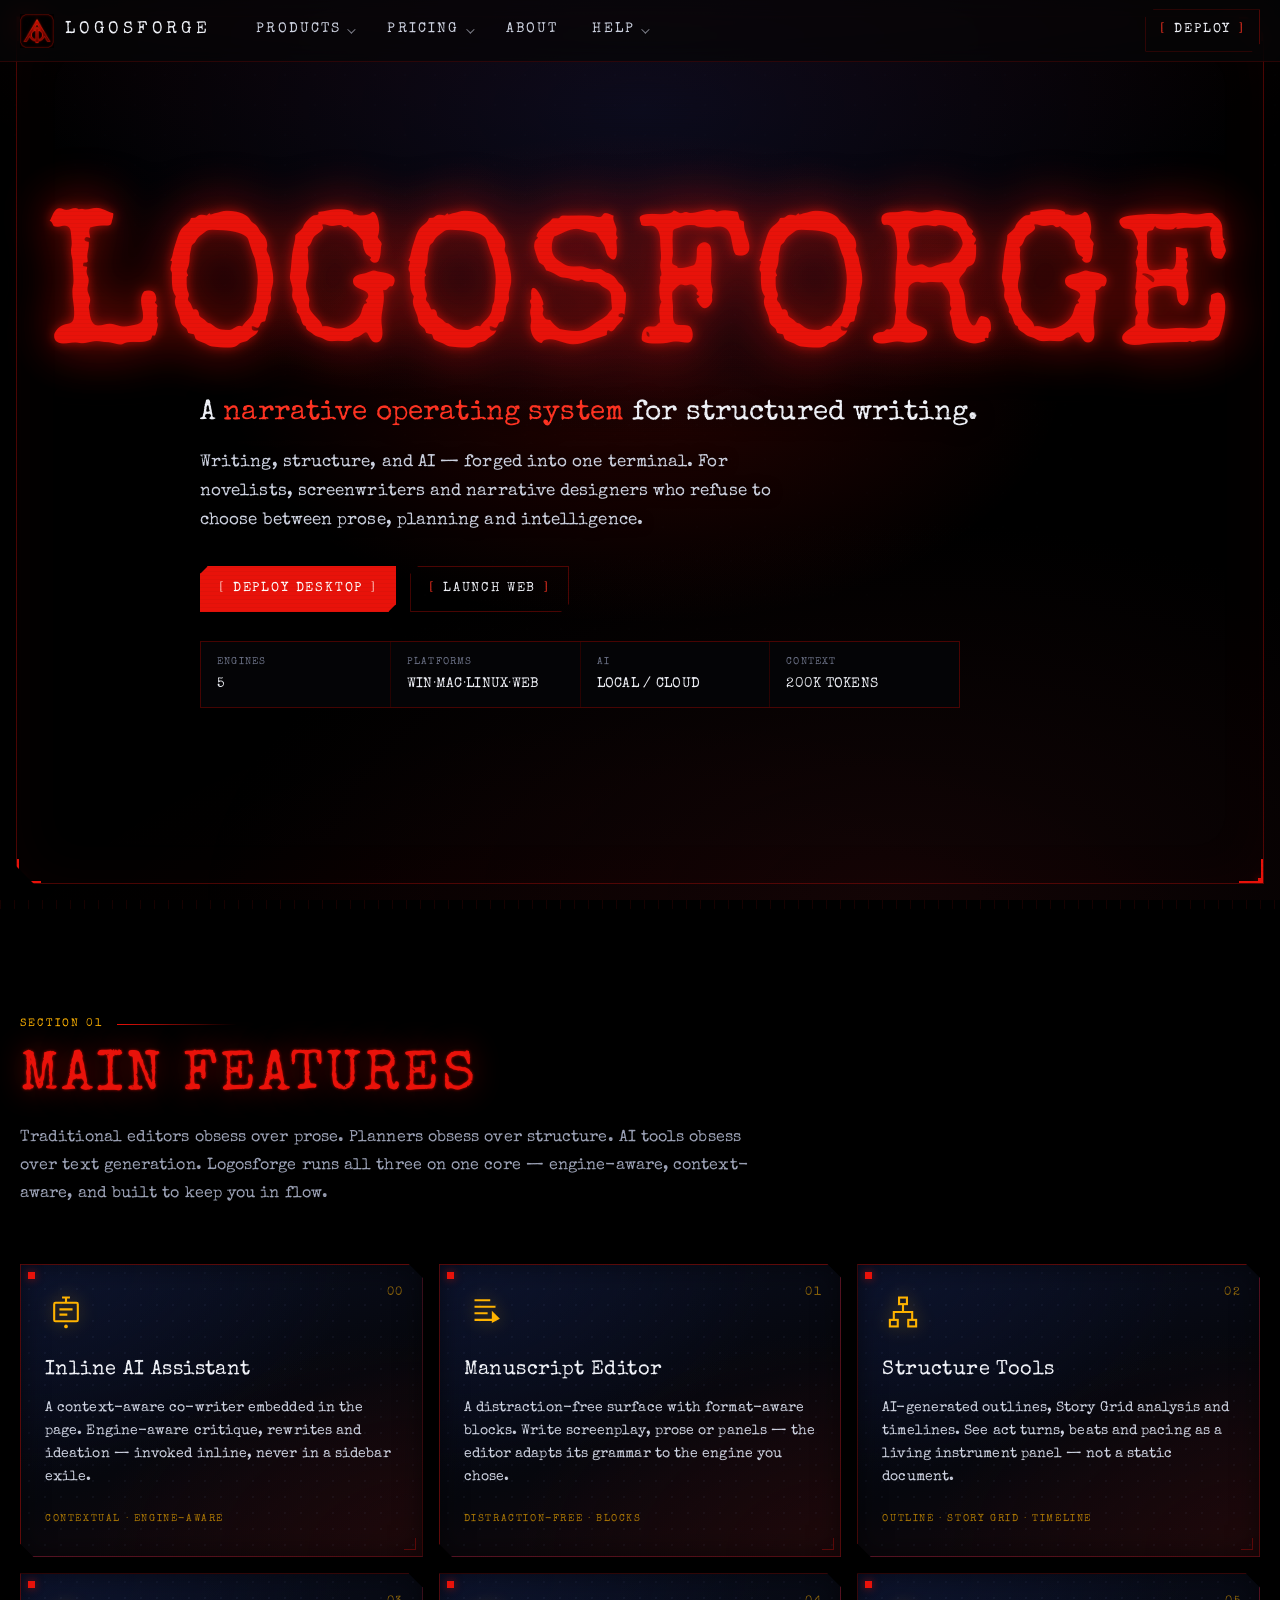
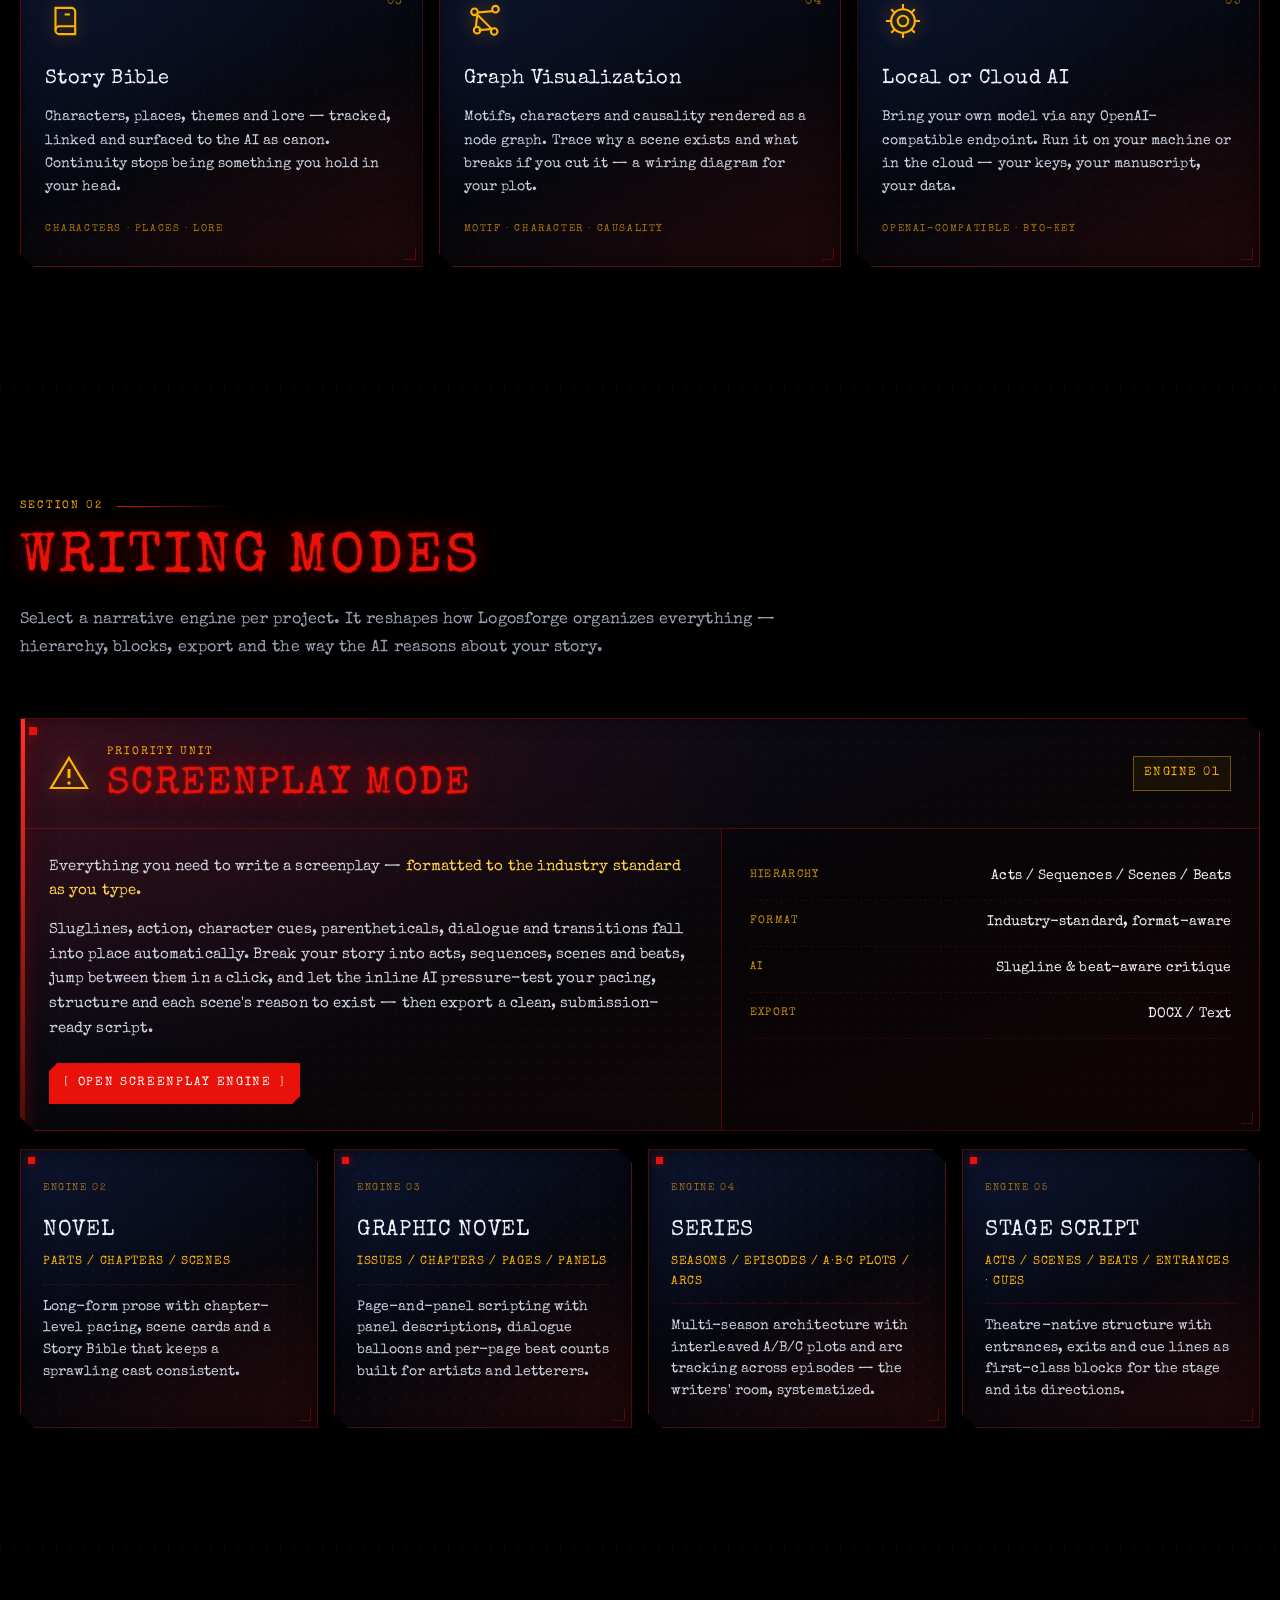
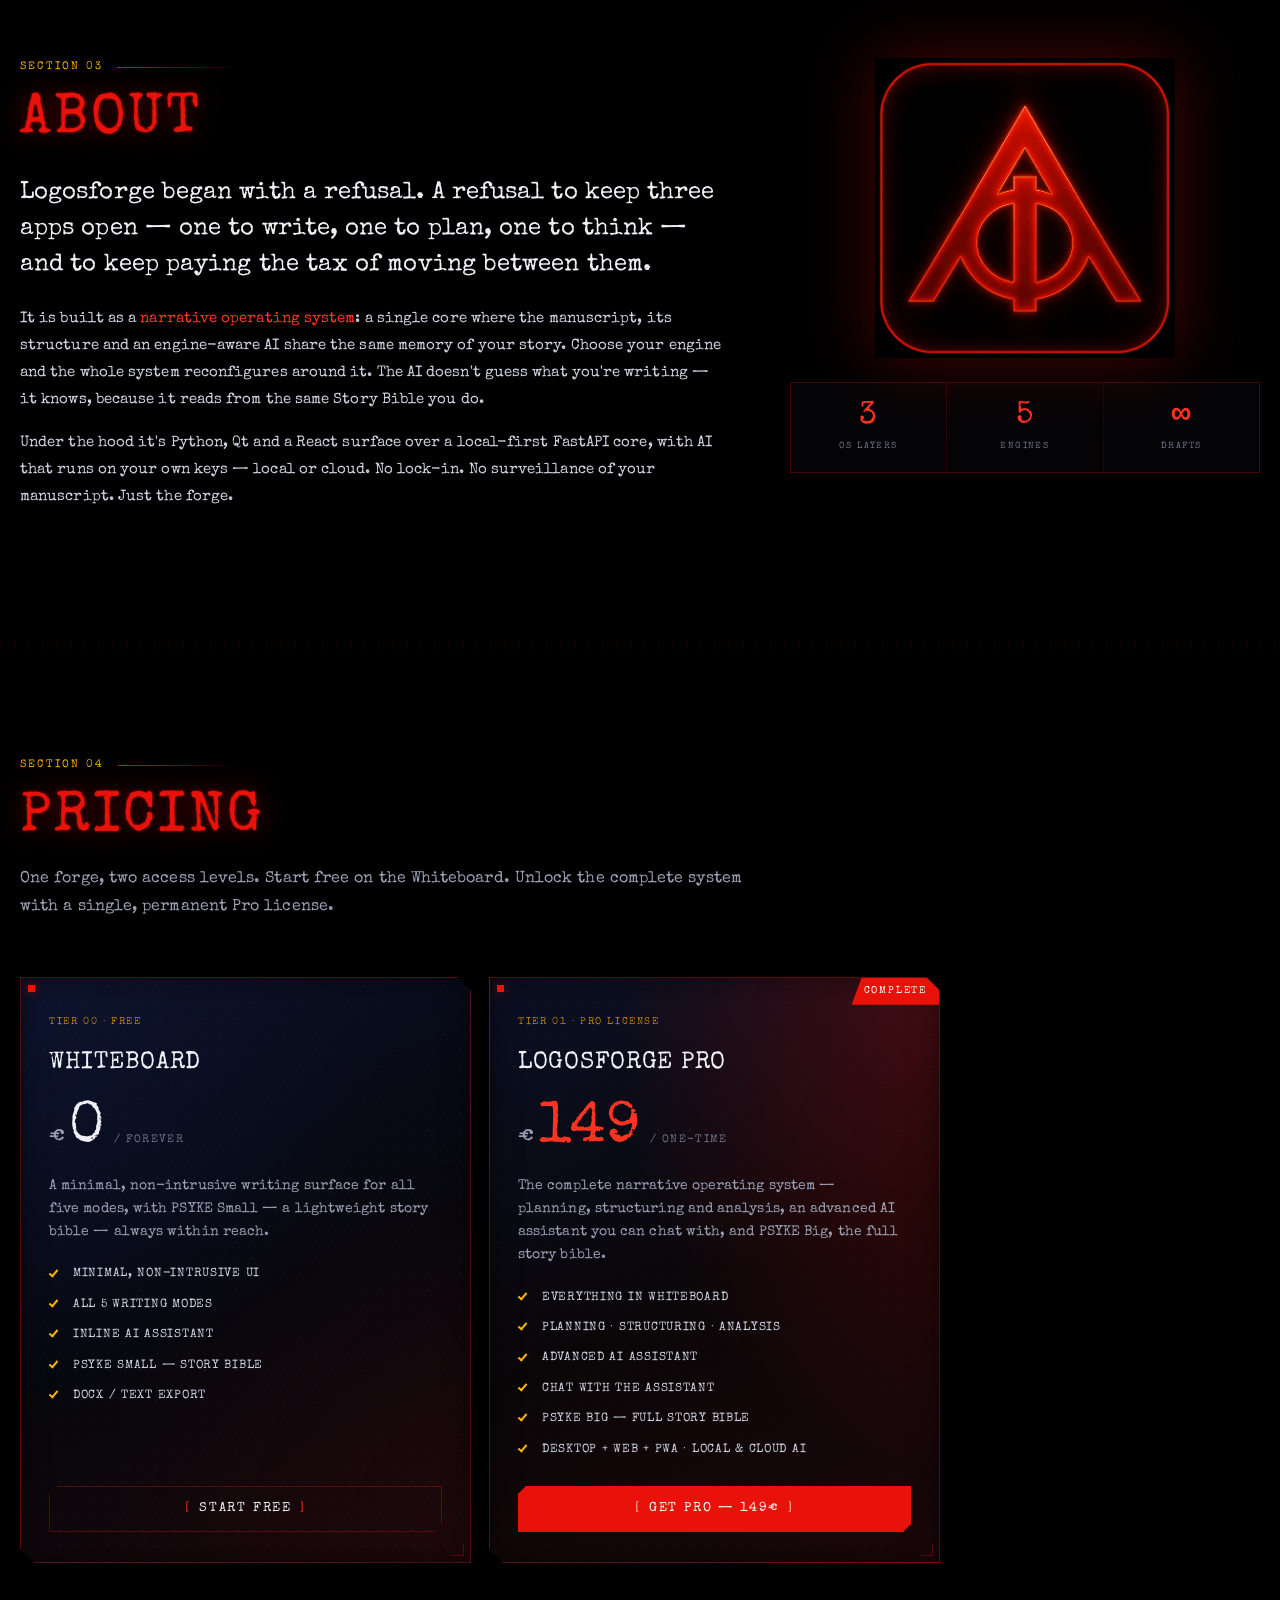
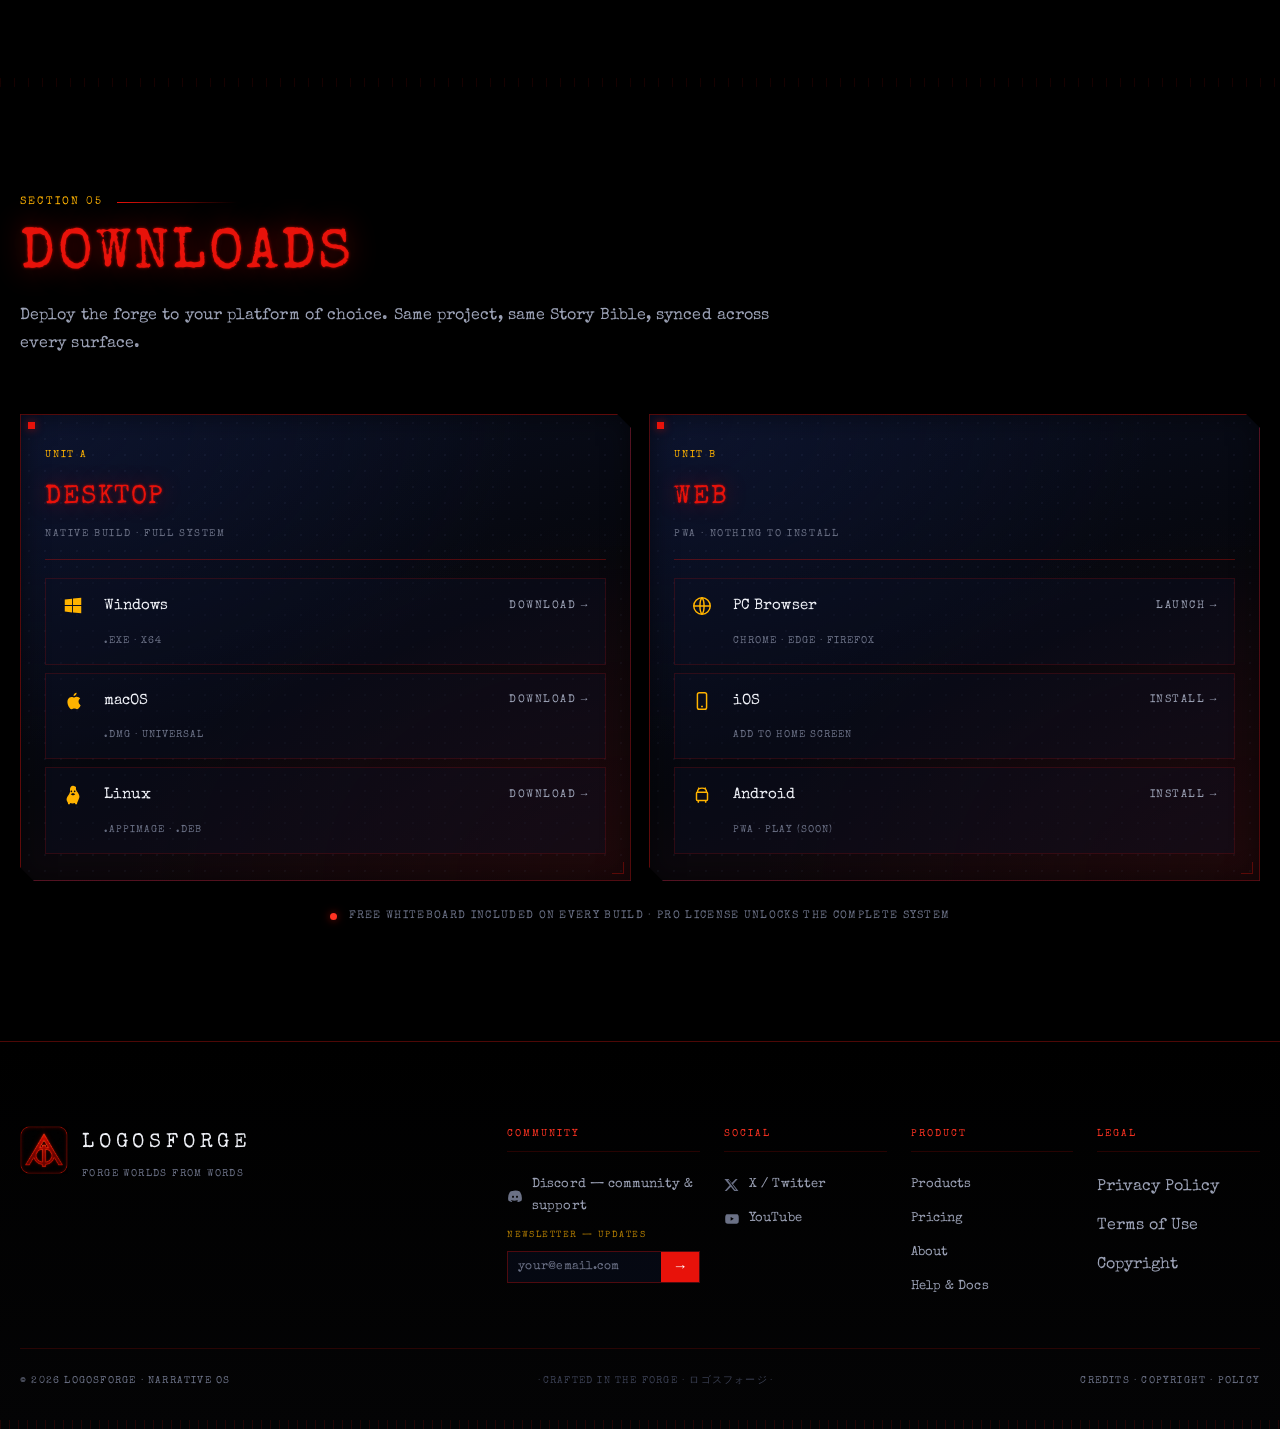
==== commit 0b62a48a: "Pricing fix: keep Planning/Analysis + Advanced AI/Chat/PSYKE Big in Pro only Removed those two lines" ====
--- a/index.html
+++ b/index.html
@@ -396,8 +396,6 @@
             <li><i class="ok"></i> Inline AI assistant</li>
             <li><i class="ok"></i> PSYKE Small — story bible</li>
             <li><i class="ok"></i> DOCX / Text export</li>
-            <li><i class="no"></i> Planning · structuring · analysis</li>
-            <li><i class="no"></i> Advanced AI · chat · PSYKE Big</li>
           </ul>
           <a href="#downloads" class="btn btn--ghost btn--block">
             <span class="btn__bracket">[</span>START FREE<span class="btn__bracket">]</span>
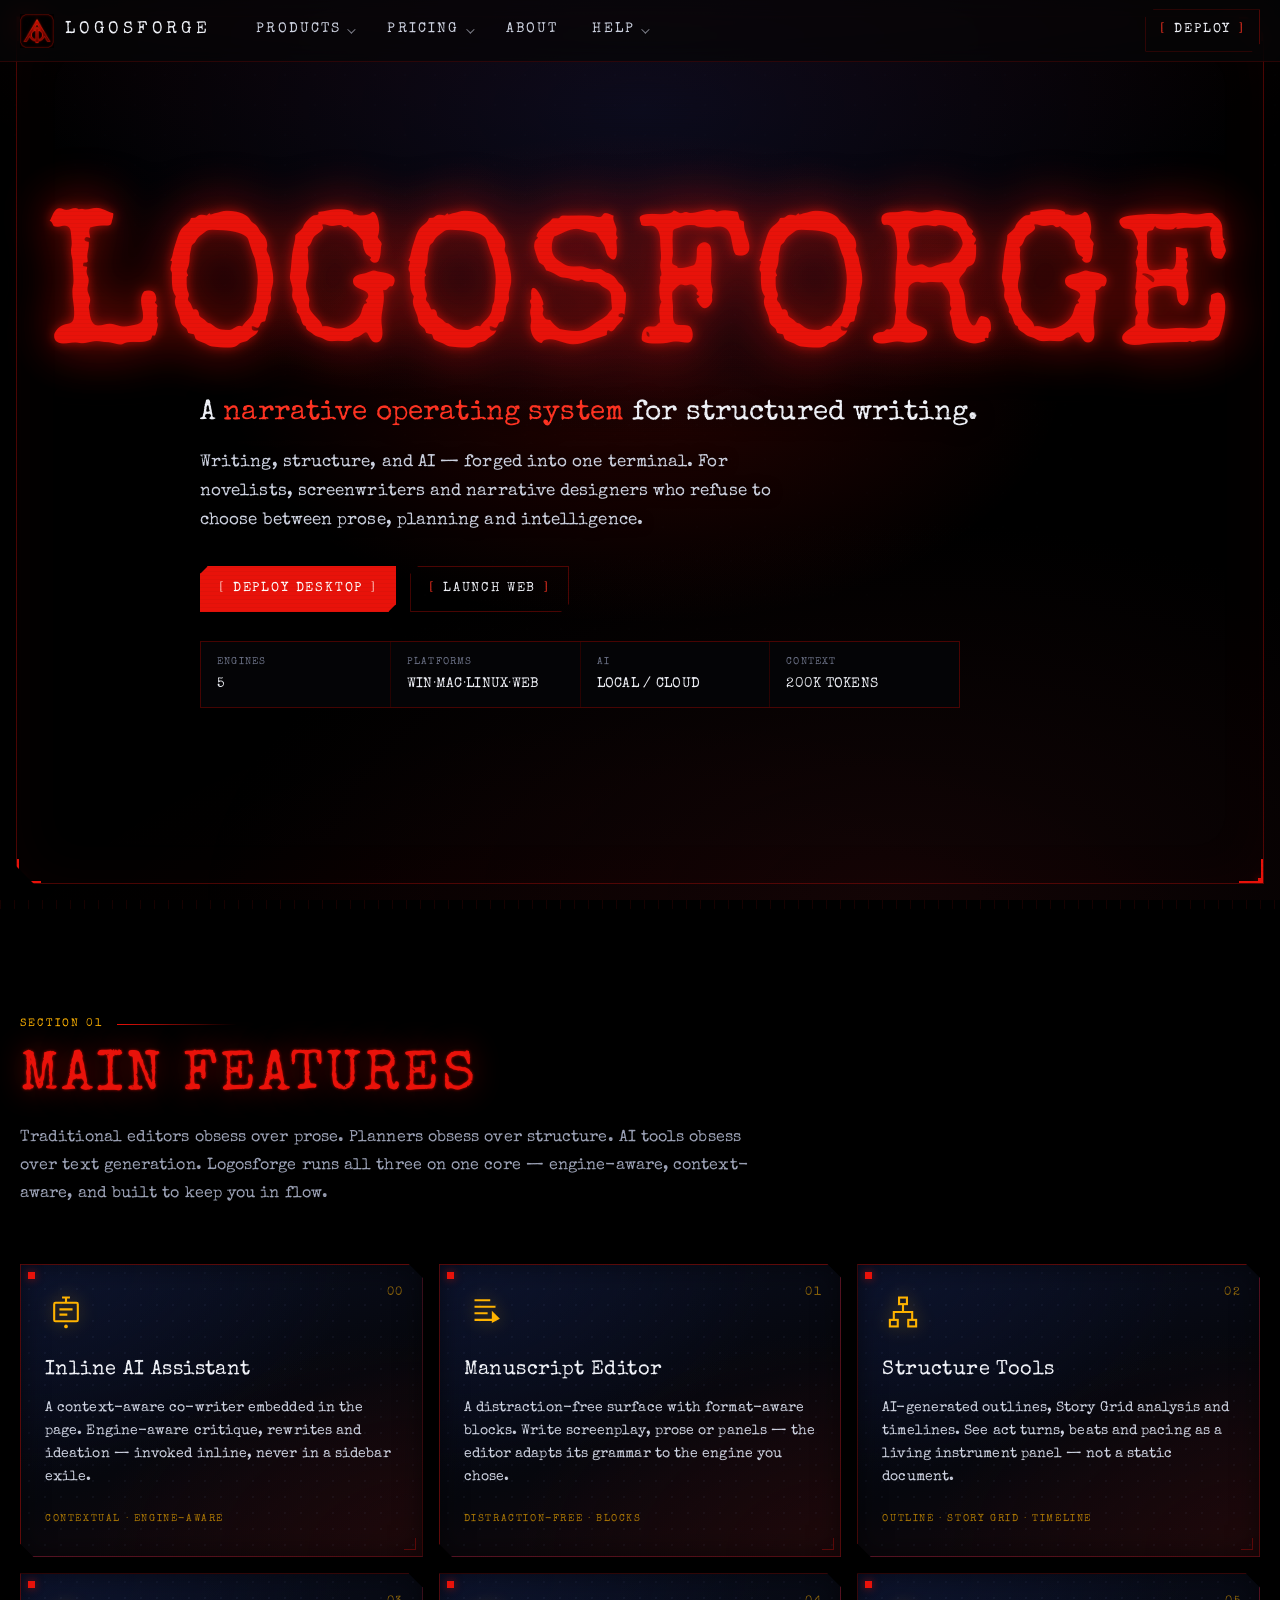
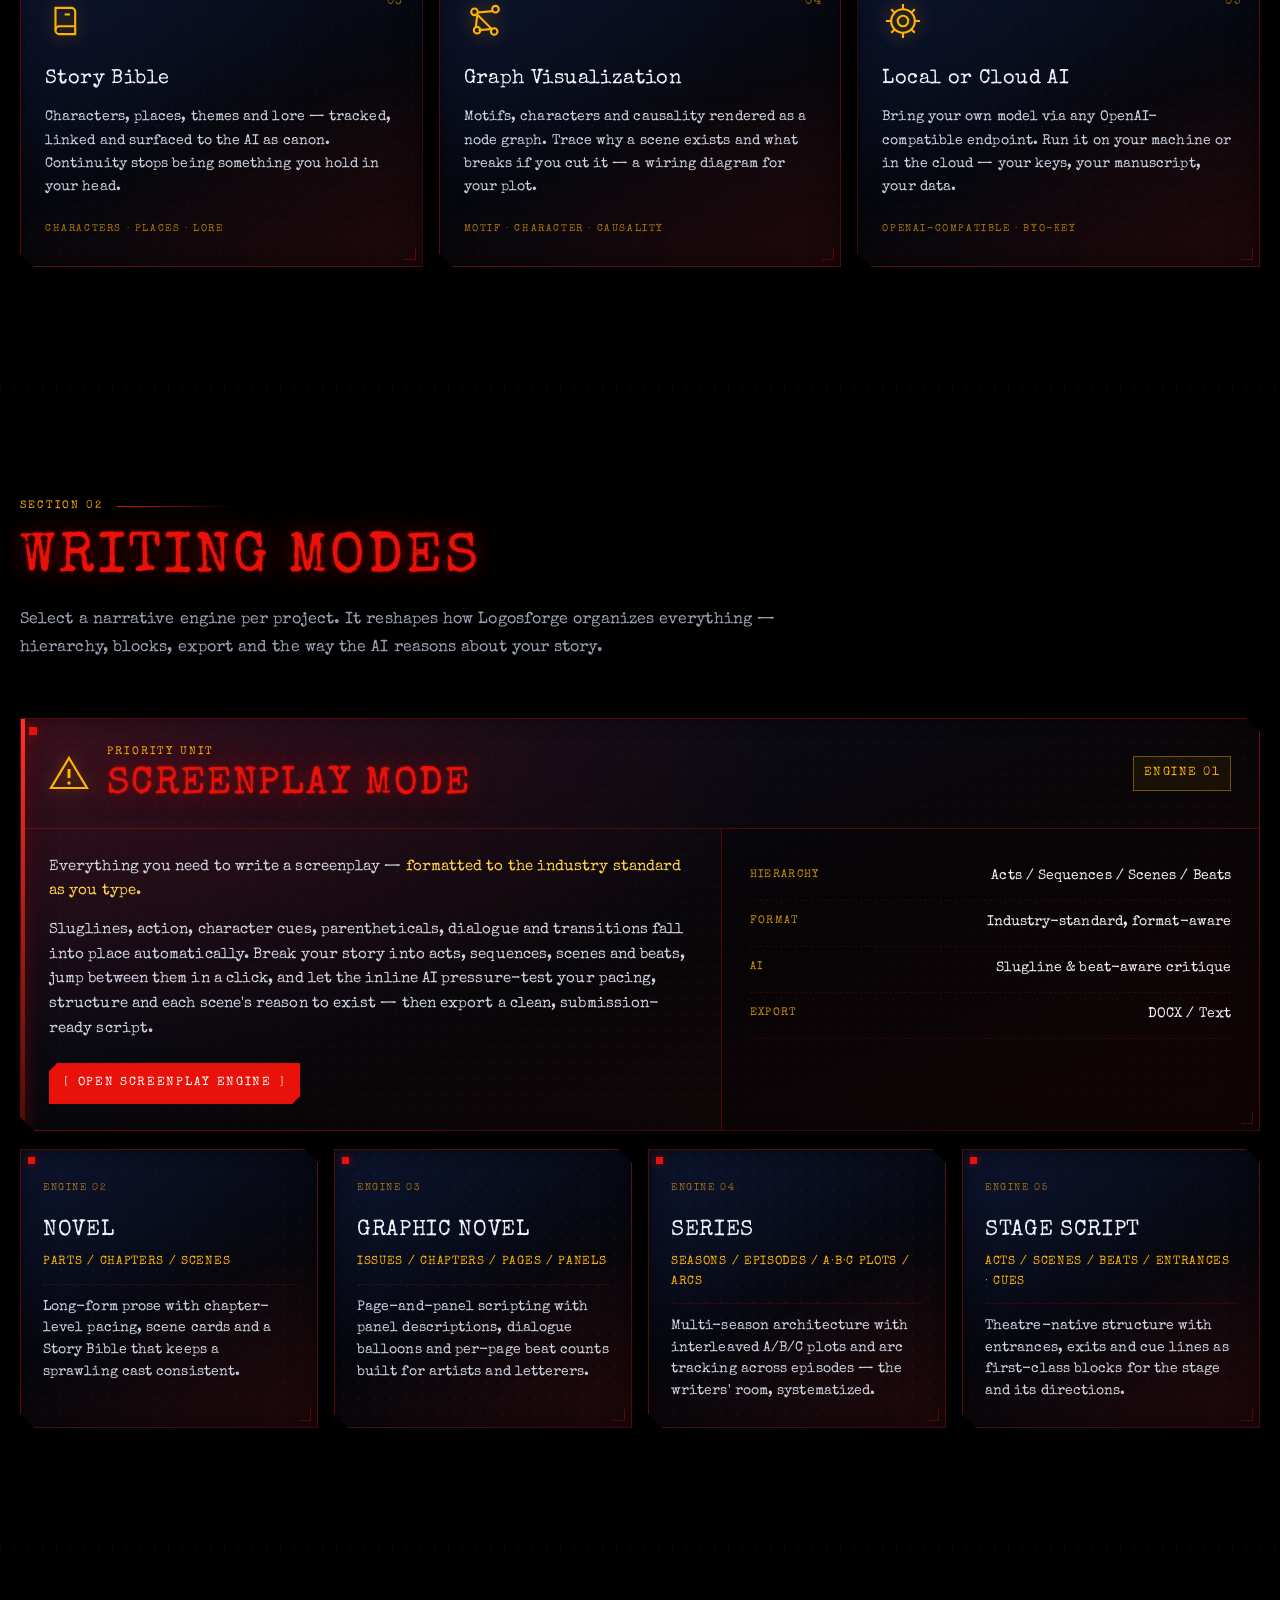
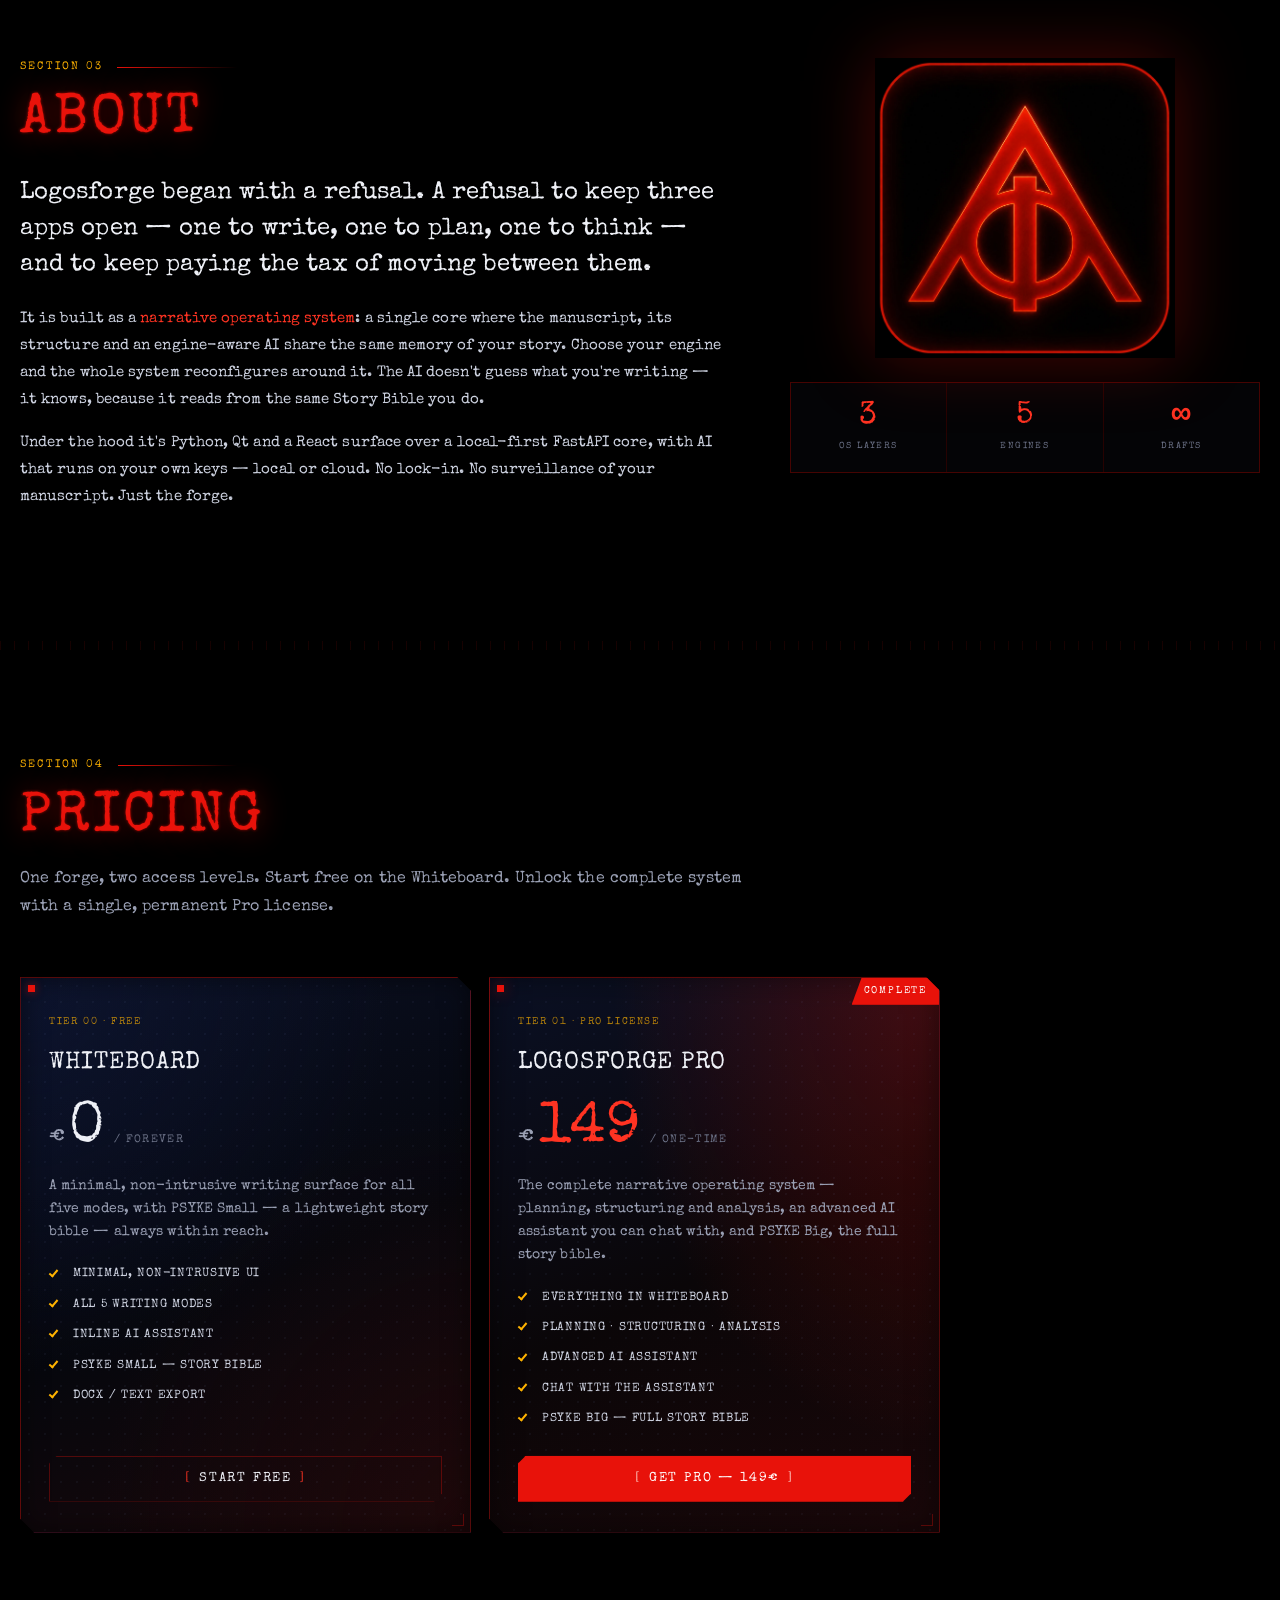
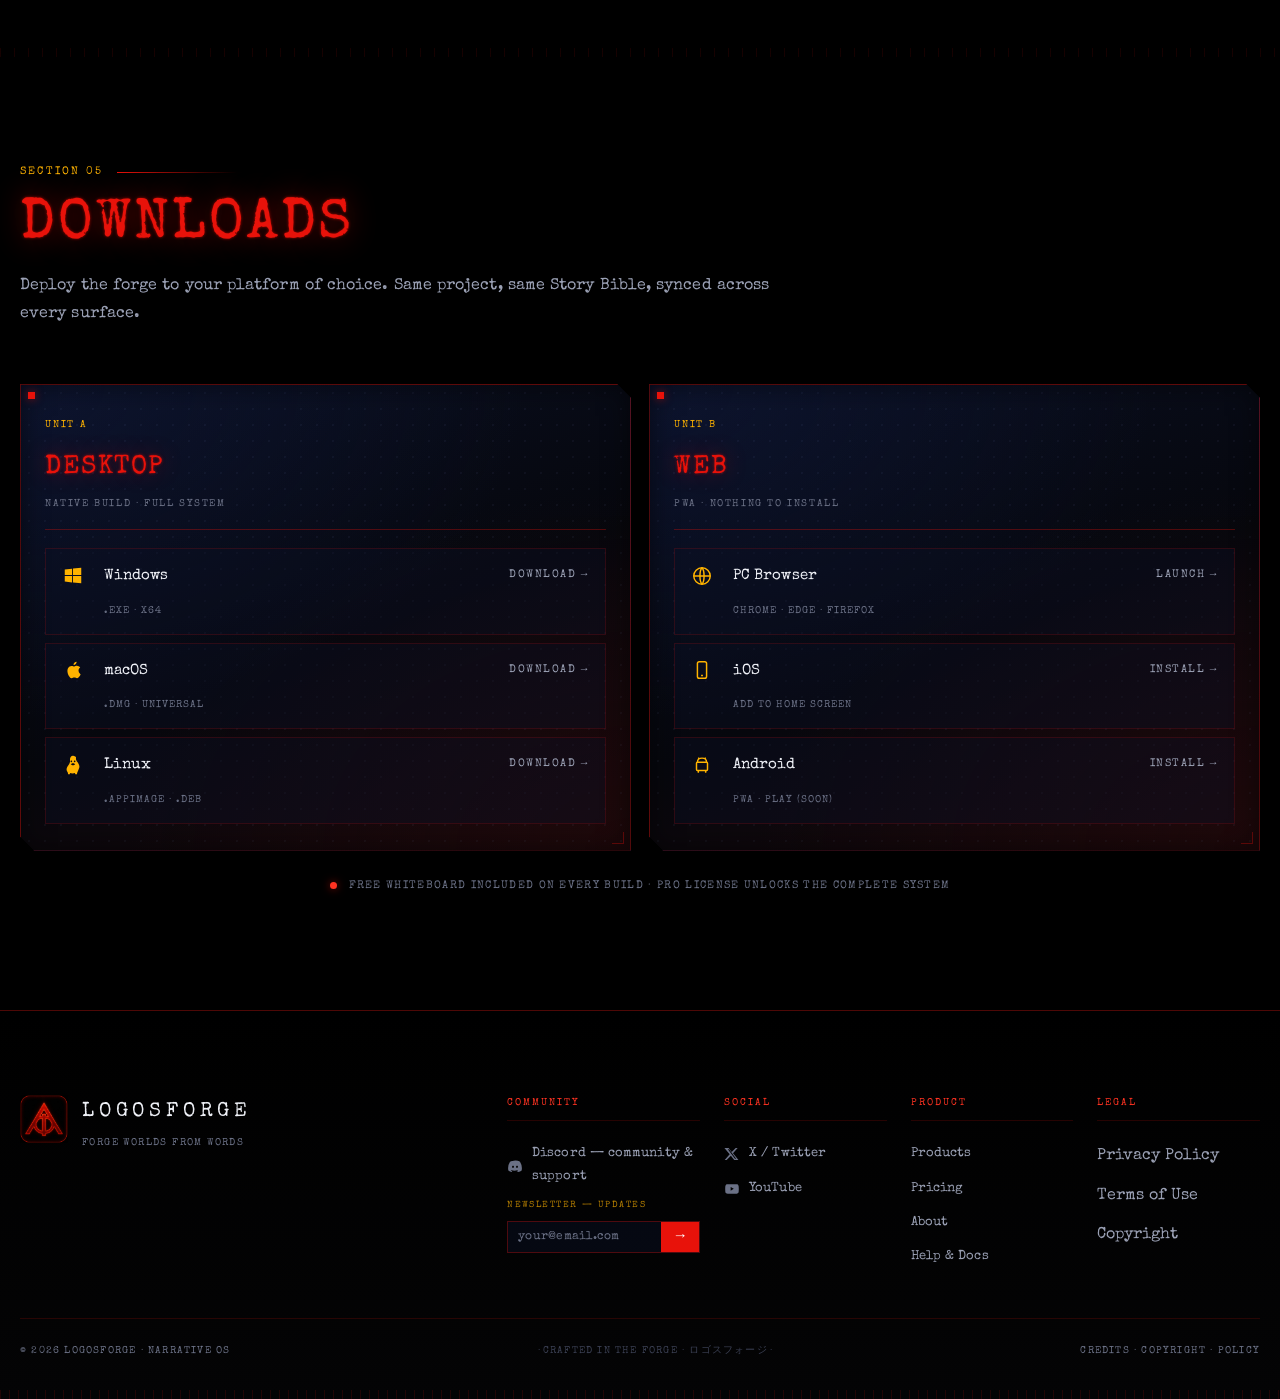
==== commit 5ccf27cd: "Pricing: remove 'Desktop + Web + PWA · local & cloud AI' line from Pro tier" ====
--- a/index.html
+++ b/index.html
@@ -419,7 +419,6 @@
             <li><i class="ok"></i> Advanced AI assistant</li>
             <li><i class="ok"></i> Chat with the assistant</li>
             <li><i class="ok"></i> PSYKE Big — full story bible</li>
-            <li><i class="ok"></i> Desktop + Web + PWA · local &amp; cloud AI</li>
           </ul>
           <a href="checkout.html" class="btn btn--solid btn--block">
             <span class="btn__bracket">[</span>GET PRO — 149€<span class="btn__bracket">]</span>
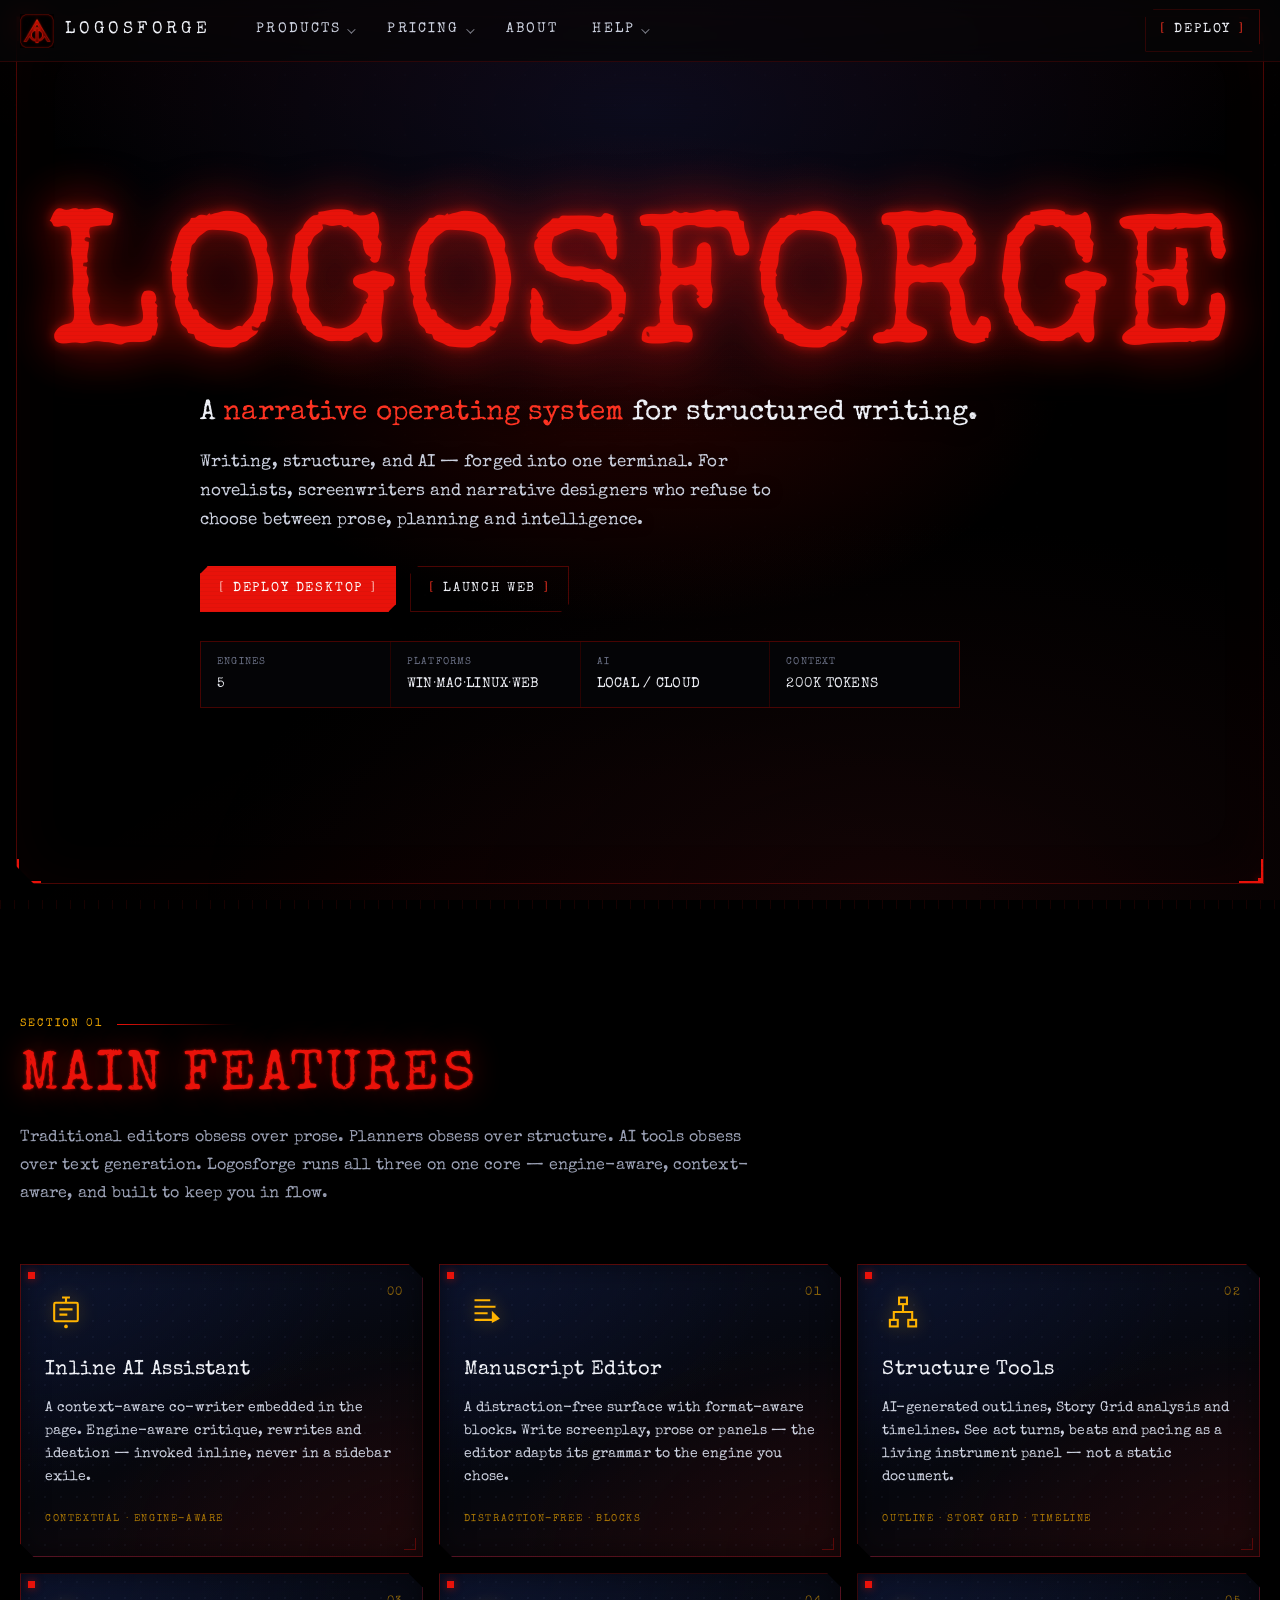
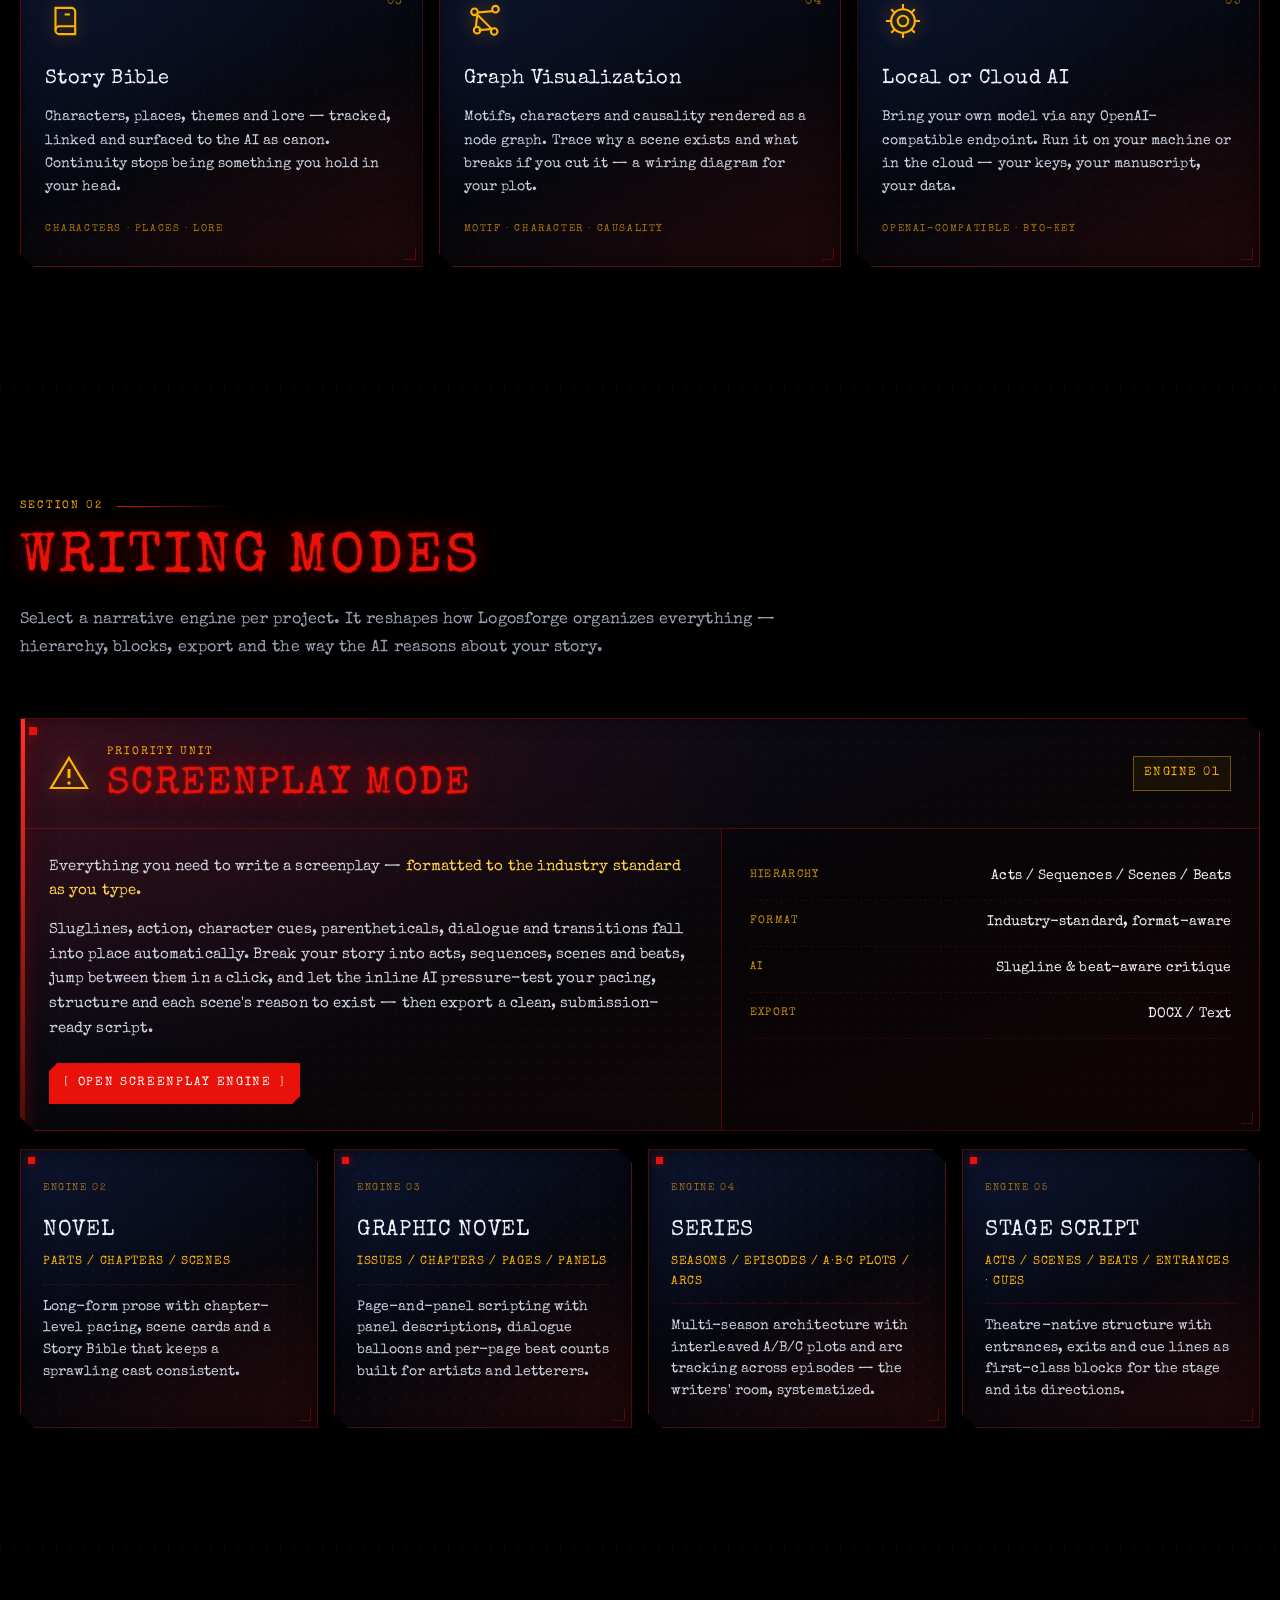
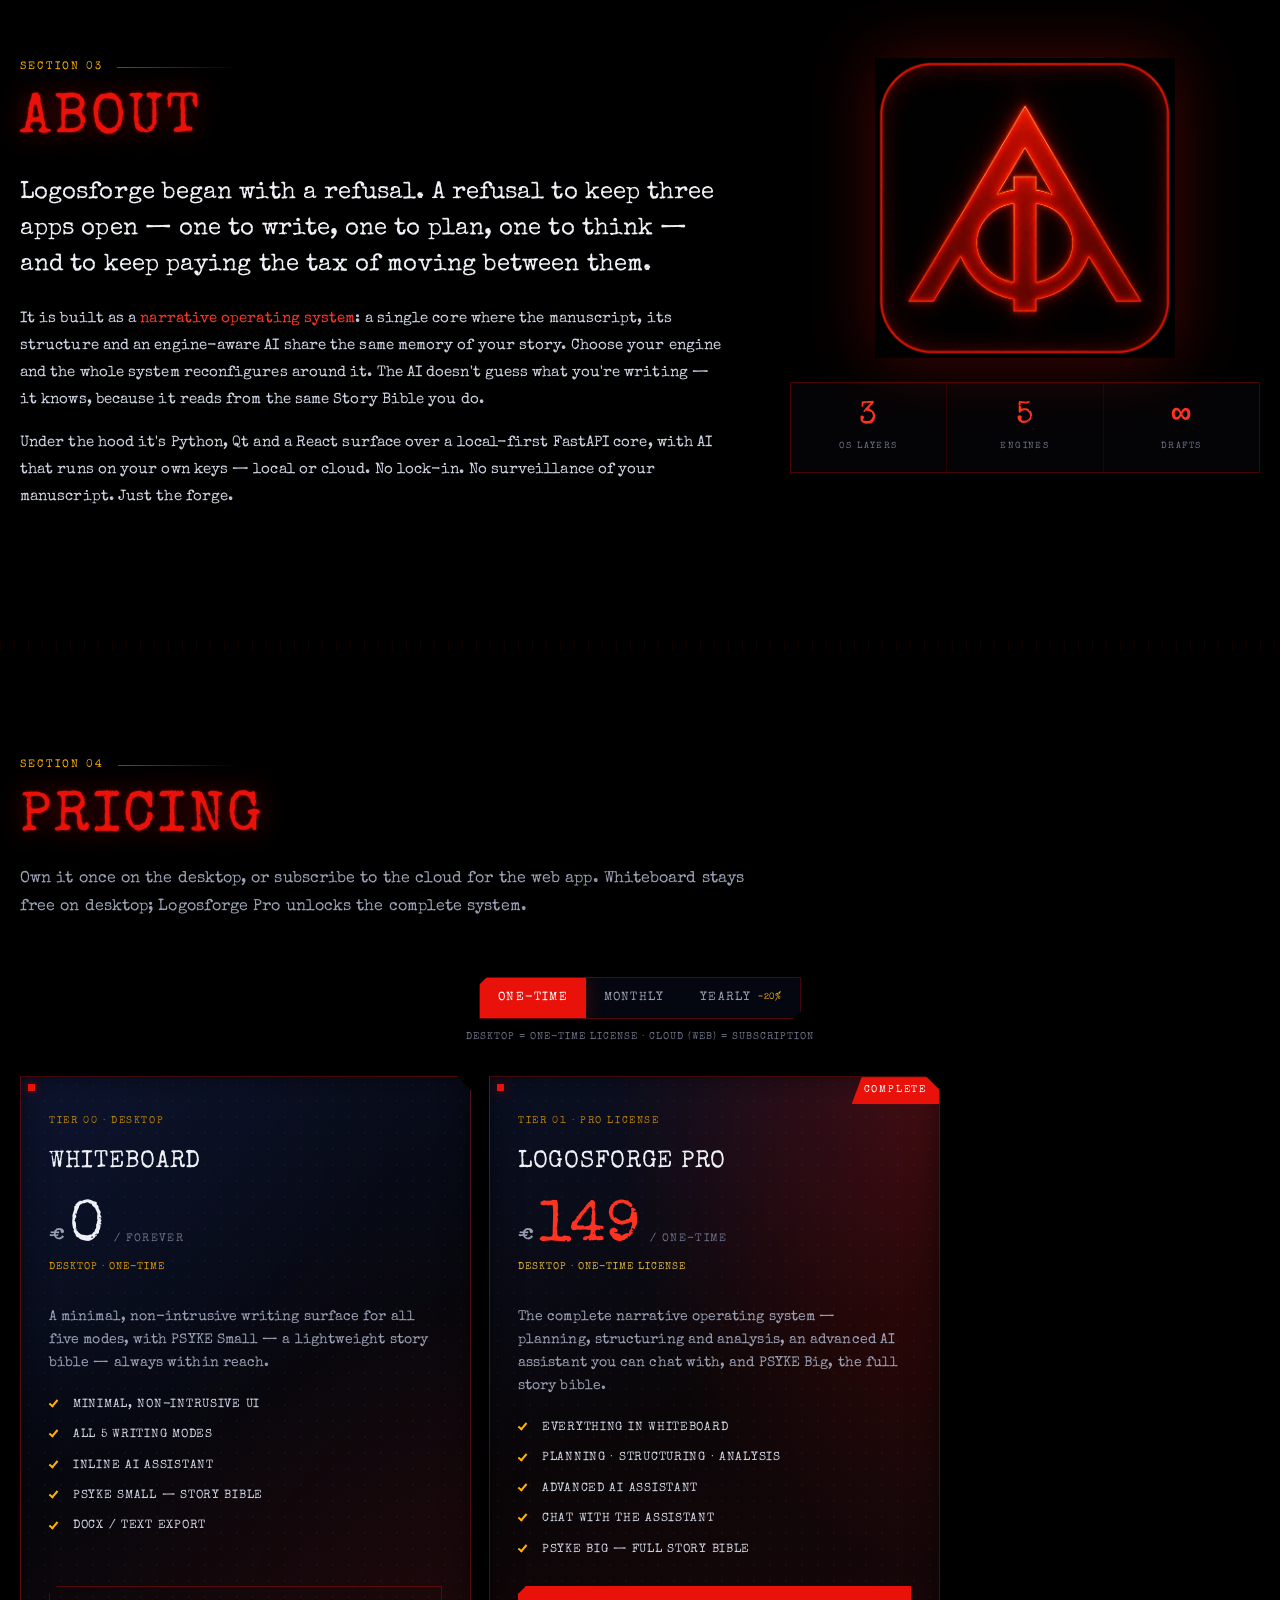
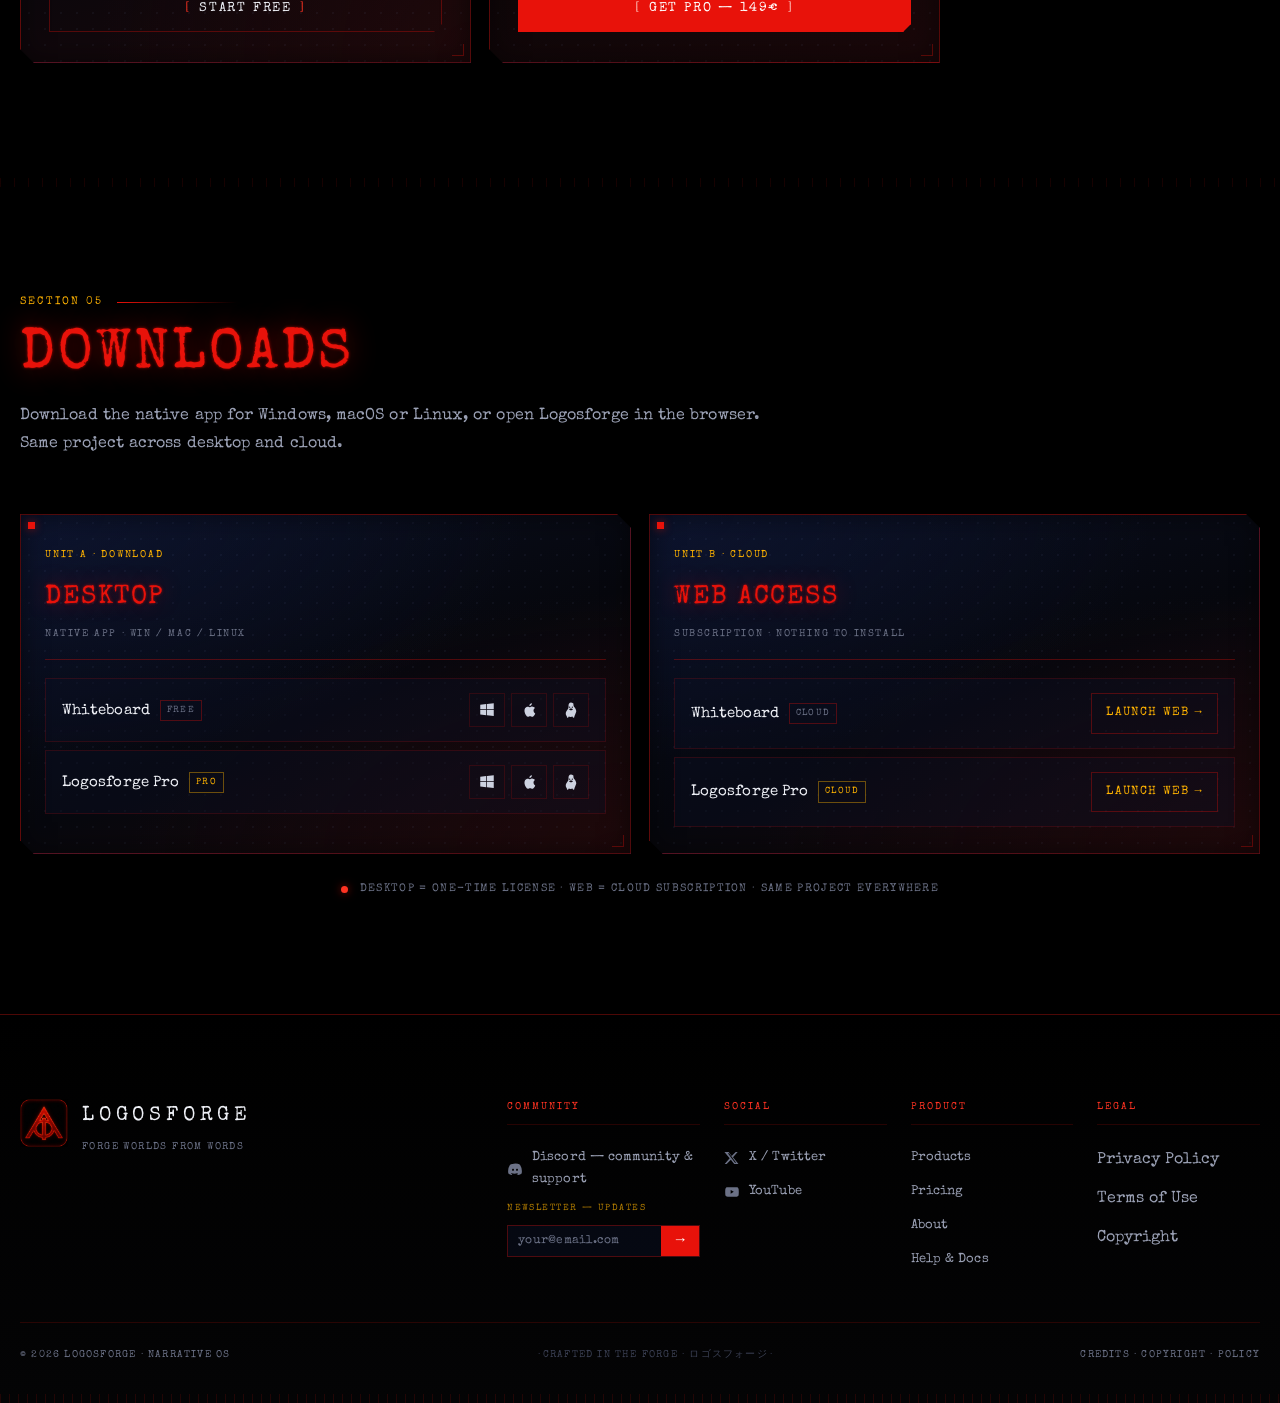
==== commit 0dcb6403: "Add cloud SaaS subscription tiers + restructure Downloads by product Pricing: - New billing toggle: " ====
--- a/index.html
+++ b/index.html
@@ -374,21 +374,31 @@
         </div>
         <h2 class="sec-head__title">PRICING</h2>
         <p class="sec-head__intro">
-          One forge, two access levels. Start free on the Whiteboard. Unlock the
-          complete system with a single, permanent Pro license.
+          Own it once on the desktop, or subscribe to the cloud for the web app.
+          Whiteboard stays free on desktop; Logosforge Pro unlocks the complete system.
         </p>
       </header>
+
+      <div class="bill" id="bill">
+        <div class="bill-toggle" role="group" aria-label="Billing">
+          <button type="button" class="bill-toggle__opt is-active" data-bill="onetime">One-time</button>
+          <button type="button" class="bill-toggle__opt" data-bill="monthly">Monthly</button>
+          <button type="button" class="bill-toggle__opt" data-bill="yearly">Yearly <span class="bill-save">−20%</span></button>
+        </div>
+        <p class="bill-note mono">Desktop = one-time license · Cloud (web) = subscription</p>
+      </div>
 
       <div class="price-grid">
         <article class="panel price">
           <div class="price__head">
-            <span class="price__id mono">TIER 00 · FREE</span>
+            <span class="price__id mono" data-onetime="TIER 00 · DESKTOP" data-monthly="TIER 00 · CLOUD" data-yearly="TIER 00 · CLOUD">TIER 00 · DESKTOP</span>
             <h3 class="price__name">WHITEBOARD</h3>
           </div>
           <div class="price__amount">
-            <span class="price__cur">€</span><span class="price__num">0</span>
-            <span class="price__per mono">/ FOREVER</span>
-          </div>
+            <span class="price__cur">€</span><span class="price__num" data-onetime="0" data-monthly="10" data-yearly="8">0</span>
+            <span class="price__per mono" data-onetime="/ FOREVER" data-monthly="/ MONTH" data-yearly="/ MONTH">/ FOREVER</span>
+          </div>
+          <p class="price__sub mono" data-onetime="DESKTOP · ONE-TIME" data-monthly="CLOUD · BILLED MONTHLY" data-yearly="CLOUD · €96/YR · SAVE 20%">DESKTOP · ONE-TIME</p>
           <p class="price__pitch">A minimal, non-intrusive writing surface for all five modes, with PSYKE Small — a lightweight story bible — always within reach.</p>
           <ul class="price__list mono">
             <li><i class="ok"></i> Minimal, non-intrusive UI</li>
@@ -397,21 +407,24 @@
             <li><i class="ok"></i> PSYKE Small — story bible</li>
             <li><i class="ok"></i> DOCX / Text export</li>
           </ul>
-          <a href="#downloads" class="btn btn--ghost btn--block">
-            <span class="btn__bracket">[</span>START FREE<span class="btn__bracket">]</span>
+          <a class="btn btn--ghost btn--block" data-cta href="#downloads"
+             data-href-onetime="#downloads" data-href-monthly="checkout.html" data-href-yearly="checkout.html"
+             data-onetime="START FREE" data-monthly="SUBSCRIBE — 10€/MO" data-yearly="SUBSCRIBE — 8€/MO">
+            <span class="btn__bracket">[</span><span class="btn__label">START FREE</span><span class="btn__bracket">]</span>
           </a>
         </article>
 
         <article class="panel price price--pro">
           <span class="price__ribbon mono">COMPLETE</span>
           <div class="price__head">
-            <span class="price__id mono">TIER 01 · PRO LICENSE</span>
+            <span class="price__id mono" data-onetime="TIER 01 · PRO LICENSE" data-monthly="TIER 01 · PRO CLOUD" data-yearly="TIER 01 · PRO CLOUD">TIER 01 · PRO LICENSE</span>
             <h3 class="price__name">LOGOSFORGE PRO</h3>
           </div>
           <div class="price__amount">
-            <span class="price__cur">€</span><span class="price__num">149</span>
-            <span class="price__per mono">/ ONE-TIME</span>
-          </div>
+            <span class="price__cur">€</span><span class="price__num" data-onetime="149" data-monthly="49" data-yearly="39">149</span>
+            <span class="price__per mono" data-onetime="/ ONE-TIME" data-monthly="/ MONTH" data-yearly="/ MONTH">/ ONE-TIME</span>
+          </div>
+          <p class="price__sub mono" data-onetime="DESKTOP · ONE-TIME LICENSE" data-monthly="CLOUD · BILLED MONTHLY" data-yearly="CLOUD · €468/YR · SAVE 20%">DESKTOP · ONE-TIME LICENSE</p>
           <p class="price__pitch">The complete narrative operating system — planning, structuring and analysis, an advanced AI assistant you can chat with, and PSYKE Big, the full story bible.</p>
           <ul class="price__list mono">
             <li><i class="ok"></i> Everything in Whiteboard</li>
@@ -420,8 +433,10 @@
             <li><i class="ok"></i> Chat with the assistant</li>
             <li><i class="ok"></i> PSYKE Big — full story bible</li>
           </ul>
-          <a href="checkout.html" class="btn btn--solid btn--block">
-            <span class="btn__bracket">[</span>GET PRO — 149€<span class="btn__bracket">]</span>
+          <a class="btn btn--solid btn--block" data-cta href="checkout.html"
+             data-href-onetime="checkout.html" data-href-monthly="checkout.html" data-href-yearly="checkout.html"
+             data-onetime="GET PRO — 149€" data-monthly="SUBSCRIBE — 49€/MO" data-yearly="SUBSCRIBE — 39€/MO">
+            <span class="btn__bracket">[</span><span class="btn__label">GET PRO — 149€</span><span class="btn__bracket">]</span>
           </a>
         </article>
       </div>
@@ -437,70 +452,70 @@
           <span class="sec-head__line"></span>
         </div>
         <h2 class="sec-head__title">DOWNLOADS</h2>
-        <p class="sec-head__intro">Deploy the forge to your platform of choice. Same project, same Story Bible, synced across every surface.</p>
+        <p class="sec-head__intro">Download the native app for Windows, macOS or Linux, or open Logosforge in the browser. Same project across desktop and cloud.</p>
       </header>
 
       <div class="dl-grid">
         <div class="panel dl-block">
           <div class="dl-block__head">
-            <span class="dl-block__k mono">UNIT A</span>
+            <span class="dl-block__k mono">UNIT A · DOWNLOAD</span>
             <h3 class="dl-block__title">DESKTOP</h3>
-            <p class="dl-block__sub mono">NATIVE BUILD · FULL SYSTEM</p>
-          </div>
-          <div class="dl-row-set">
-            <a href="https://github.com/fopearcano/storyplanner/releases" target="_blank" rel="noopener" class="dl-row">
-              <span class="dl-row__os" aria-hidden="true"><svg viewBox="0 0 24 24"><use href="#os-win"/></svg></span>
-              <span class="dl-row__name">Windows</span>
-              <span class="dl-row__meta mono">.EXE · x64</span>
-              <span class="dl-row__go mono">DOWNLOAD →</span>
-            </a>
-            <a href="https://github.com/fopearcano/storyplanner/releases" target="_blank" rel="noopener" class="dl-row">
-              <span class="dl-row__os" aria-hidden="true"><svg viewBox="0 0 24 24"><use href="#os-mac"/></svg></span>
-              <span class="dl-row__name">macOS</span>
-              <span class="dl-row__meta mono">.DMG · universal</span>
-              <span class="dl-row__go mono">DOWNLOAD →</span>
-            </a>
-            <a href="https://github.com/fopearcano/storyplanner/releases" target="_blank" rel="noopener" class="dl-row">
-              <span class="dl-row__os" aria-hidden="true"><svg viewBox="0 0 24 24"><use href="#os-linux"/></svg></span>
-              <span class="dl-row__name">Linux</span>
-              <span class="dl-row__meta mono">.AppImage · .deb</span>
-              <span class="dl-row__go mono">DOWNLOAD →</span>
-            </a>
+            <p class="dl-block__sub mono">NATIVE APP · WIN / MAC / LINUX</p>
+          </div>
+          <div class="dl-prod-set">
+            <div class="dl-prod">
+              <div class="dl-prod__head">
+                <span class="dl-prod__name">Whiteboard</span>
+                <span class="dl-prod__tier mono">FREE</span>
+              </div>
+              <div class="dl-prod__os">
+                <a href="https://github.com/fopearcano/storyplanner/releases" target="_blank" rel="noopener" class="dl-os" title="Windows" aria-label="Whiteboard for Windows"><svg viewBox="0 0 24 24"><use href="#os-win"/></svg></a>
+                <a href="https://github.com/fopearcano/storyplanner/releases" target="_blank" rel="noopener" class="dl-os" title="macOS" aria-label="Whiteboard for macOS"><svg viewBox="0 0 24 24"><use href="#os-mac"/></svg></a>
+                <a href="https://github.com/fopearcano/storyplanner/releases" target="_blank" rel="noopener" class="dl-os" title="Linux" aria-label="Whiteboard for Linux"><svg viewBox="0 0 24 24"><use href="#os-linux"/></svg></a>
+              </div>
+            </div>
+            <div class="dl-prod">
+              <div class="dl-prod__head">
+                <span class="dl-prod__name">Logosforge Pro</span>
+                <span class="dl-prod__tier mono dl-prod__tier--pro">PRO</span>
+              </div>
+              <div class="dl-prod__os">
+                <a href="https://github.com/fopearcano/storyplanner/releases" target="_blank" rel="noopener" class="dl-os" title="Windows" aria-label="Logosforge Pro for Windows"><svg viewBox="0 0 24 24"><use href="#os-win"/></svg></a>
+                <a href="https://github.com/fopearcano/storyplanner/releases" target="_blank" rel="noopener" class="dl-os" title="macOS" aria-label="Logosforge Pro for macOS"><svg viewBox="0 0 24 24"><use href="#os-mac"/></svg></a>
+                <a href="https://github.com/fopearcano/storyplanner/releases" target="_blank" rel="noopener" class="dl-os" title="Linux" aria-label="Logosforge Pro for Linux"><svg viewBox="0 0 24 24"><use href="#os-linux"/></svg></a>
+              </div>
+            </div>
           </div>
         </div>
 
         <div class="panel dl-block">
           <div class="dl-block__head">
-            <span class="dl-block__k mono">UNIT B</span>
-            <h3 class="dl-block__title">WEB</h3>
-            <p class="dl-block__sub mono">PWA · NOTHING TO INSTALL</p>
-          </div>
-          <div class="dl-row-set">
-            <a href="https://github.com/fopearcano/storyplanner" target="_blank" rel="noopener" class="dl-row">
-              <span class="dl-row__os" aria-hidden="true"><svg viewBox="0 0 24 24"><use href="#os-web"/></svg></span>
-              <span class="dl-row__name">PC Browser</span>
-              <span class="dl-row__meta mono">CHROME · EDGE · FIREFOX</span>
-              <span class="dl-row__go mono">LAUNCH →</span>
-            </a>
-            <a href="https://github.com/fopearcano/storyplanner" target="_blank" rel="noopener" class="dl-row">
-              <span class="dl-row__os" aria-hidden="true"><svg viewBox="0 0 24 24"><use href="#os-ios"/></svg></span>
-              <span class="dl-row__name">iOS</span>
-              <span class="dl-row__meta mono">ADD TO HOME SCREEN</span>
-              <span class="dl-row__go mono">INSTALL →</span>
-            </a>
-            <a href="https://github.com/fopearcano/storyplanner" target="_blank" rel="noopener" class="dl-row">
-              <span class="dl-row__os" aria-hidden="true"><svg viewBox="0 0 24 24"><use href="#os-android"/></svg></span>
-              <span class="dl-row__name">Android</span>
-              <span class="dl-row__meta mono">PWA · PLAY (SOON)</span>
-              <span class="dl-row__go mono">INSTALL →</span>
-            </a>
+            <span class="dl-block__k mono">UNIT B · CLOUD</span>
+            <h3 class="dl-block__title">WEB ACCESS</h3>
+            <p class="dl-block__sub mono">SUBSCRIPTION · NOTHING TO INSTALL</p>
+          </div>
+          <div class="dl-prod-set">
+            <div class="dl-prod">
+              <div class="dl-prod__head">
+                <span class="dl-prod__name">Whiteboard</span>
+                <span class="dl-prod__tier mono">CLOUD</span>
+              </div>
+              <a href="checkout.html" class="dl-prod__launch mono">LAUNCH WEB →</a>
+            </div>
+            <div class="dl-prod">
+              <div class="dl-prod__head">
+                <span class="dl-prod__name">Logosforge Pro</span>
+                <span class="dl-prod__tier mono dl-prod__tier--pro">CLOUD</span>
+              </div>
+              <a href="checkout.html" class="dl-prod__launch mono">LAUNCH WEB →</a>
+            </div>
           </div>
         </div>
       </div>
 
       <div class="dl-note mono">
         <span class="dot dot--live"></span>
-        FREE WHITEBOARD INCLUDED ON EVERY BUILD · PRO LICENSE UNLOCKS THE COMPLETE SYSTEM
+        DESKTOP = ONE-TIME LICENSE · WEB = CLOUD SUBSCRIPTION · SAME PROJECT EVERYWHERE
       </div>
     </div>
   </section>
--- a/css/style.css
+++ b/css/style.css
@@ -641,3 +641,40 @@
   .brand__name{font-size:15px;letter-spacing:.12em}
   .nav__inner{gap:12px}
 }
+
+/* ============================================================
+   Pricing billing toggle + product downloads
+   ============================================================ */
+.bill{display:flex;flex-direction:column;align-items:center;gap:10px;margin-bottom:30px}
+.bill-toggle{display:inline-flex;border:1px solid var(--line-2);background:rgba(10,16,36,.45);
+  clip-path:polygon(8px 0,100% 0,100% calc(100% - 8px),calc(100% - 8px) 100%,0 100%,0 8px)}
+.bill-toggle__opt{display:inline-flex;align-items:center;gap:7px;padding:10px 18px;
+  font-family:var(--f-mono);font-size:12px;letter-spacing:.1em;text-transform:uppercase;
+  color:var(--dim);border:none;background:none;cursor:pointer;transition:.16s var(--ease);white-space:nowrap}
+.bill-toggle__opt:hover{color:var(--white)}
+.bill-toggle__opt.is-active{background:var(--red);color:#fff;box-shadow:0 0 20px rgba(232,18,10,.3)}
+.bill-save{font-size:9px;color:var(--amber);letter-spacing:.04em}
+.bill-toggle__opt.is-active .bill-save{color:#ffe2b0}
+.bill-note{font-size:10px;color:var(--faint);letter-spacing:.1em;text-align:center}
+
+.price__sub{font-family:var(--f-mono);font-size:10px;letter-spacing:.1em;color:var(--amber);
+  opacity:.85;margin:-2px 0 16px;min-height:13px}
+.price--pro .price__sub{color:var(--amber-bright)}
+
+.dl-prod-set{display:flex;flex-direction:column;gap:8px}
+.dl-prod{display:flex;align-items:center;justify-content:space-between;gap:14px;
+  padding:14px 16px;background:rgba(10,16,36,.4);border:1px solid var(--line);transition:.18s var(--ease)}
+.dl-prod:hover{border-color:var(--red-deep)}
+.dl-prod__head{display:flex;align-items:center;gap:10px;min-width:0}
+.dl-prod__name{font-size:15px;font-weight:600;color:var(--white);white-space:nowrap}
+.dl-prod__tier{font-size:9px;color:var(--faint);letter-spacing:.14em;border:1px solid var(--line-2);padding:2px 6px}
+.dl-prod__tier--pro{color:var(--amber);border-color:rgba(255,179,0,.4)}
+.dl-prod__os{display:flex;gap:6px;flex:none}
+.dl-os{width:36px;height:34px;display:grid;place-items:center;border:1px solid var(--line);
+  color:var(--text);transition:.15s var(--ease)}
+.dl-os svg{width:18px;height:18px}
+.dl-os:hover{border-color:var(--red);color:var(--amber);background:rgba(232,18,10,.08)}
+.dl-prod__launch{flex:none;font-size:12px;color:var(--amber);letter-spacing:.1em;white-space:nowrap;
+  border:1px solid var(--line-2);padding:9px 14px;transition:.15s var(--ease)}
+.dl-prod__launch:hover{border-color:var(--red);color:#fff;background:rgba(232,18,10,.1)}
+@media(max-width:420px){.dl-prod{flex-direction:column;align-items:flex-start;gap:10px}}
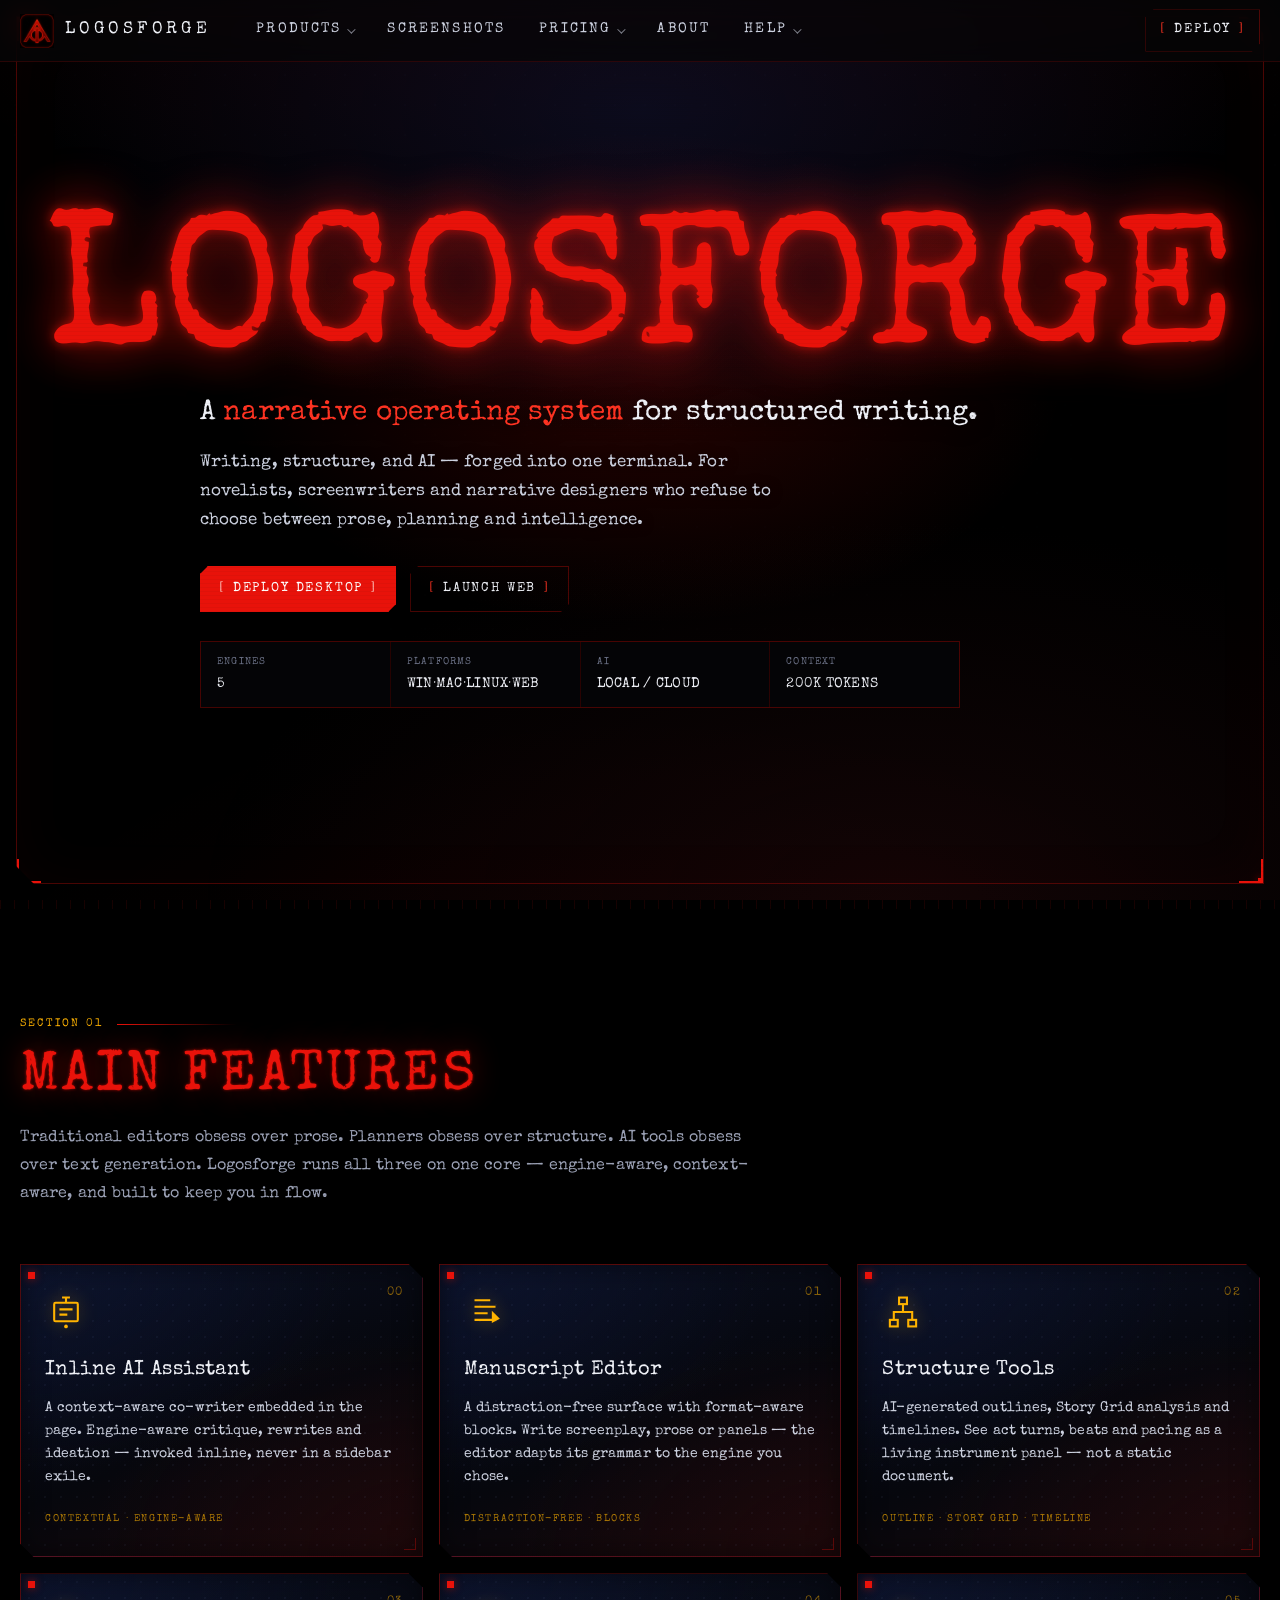
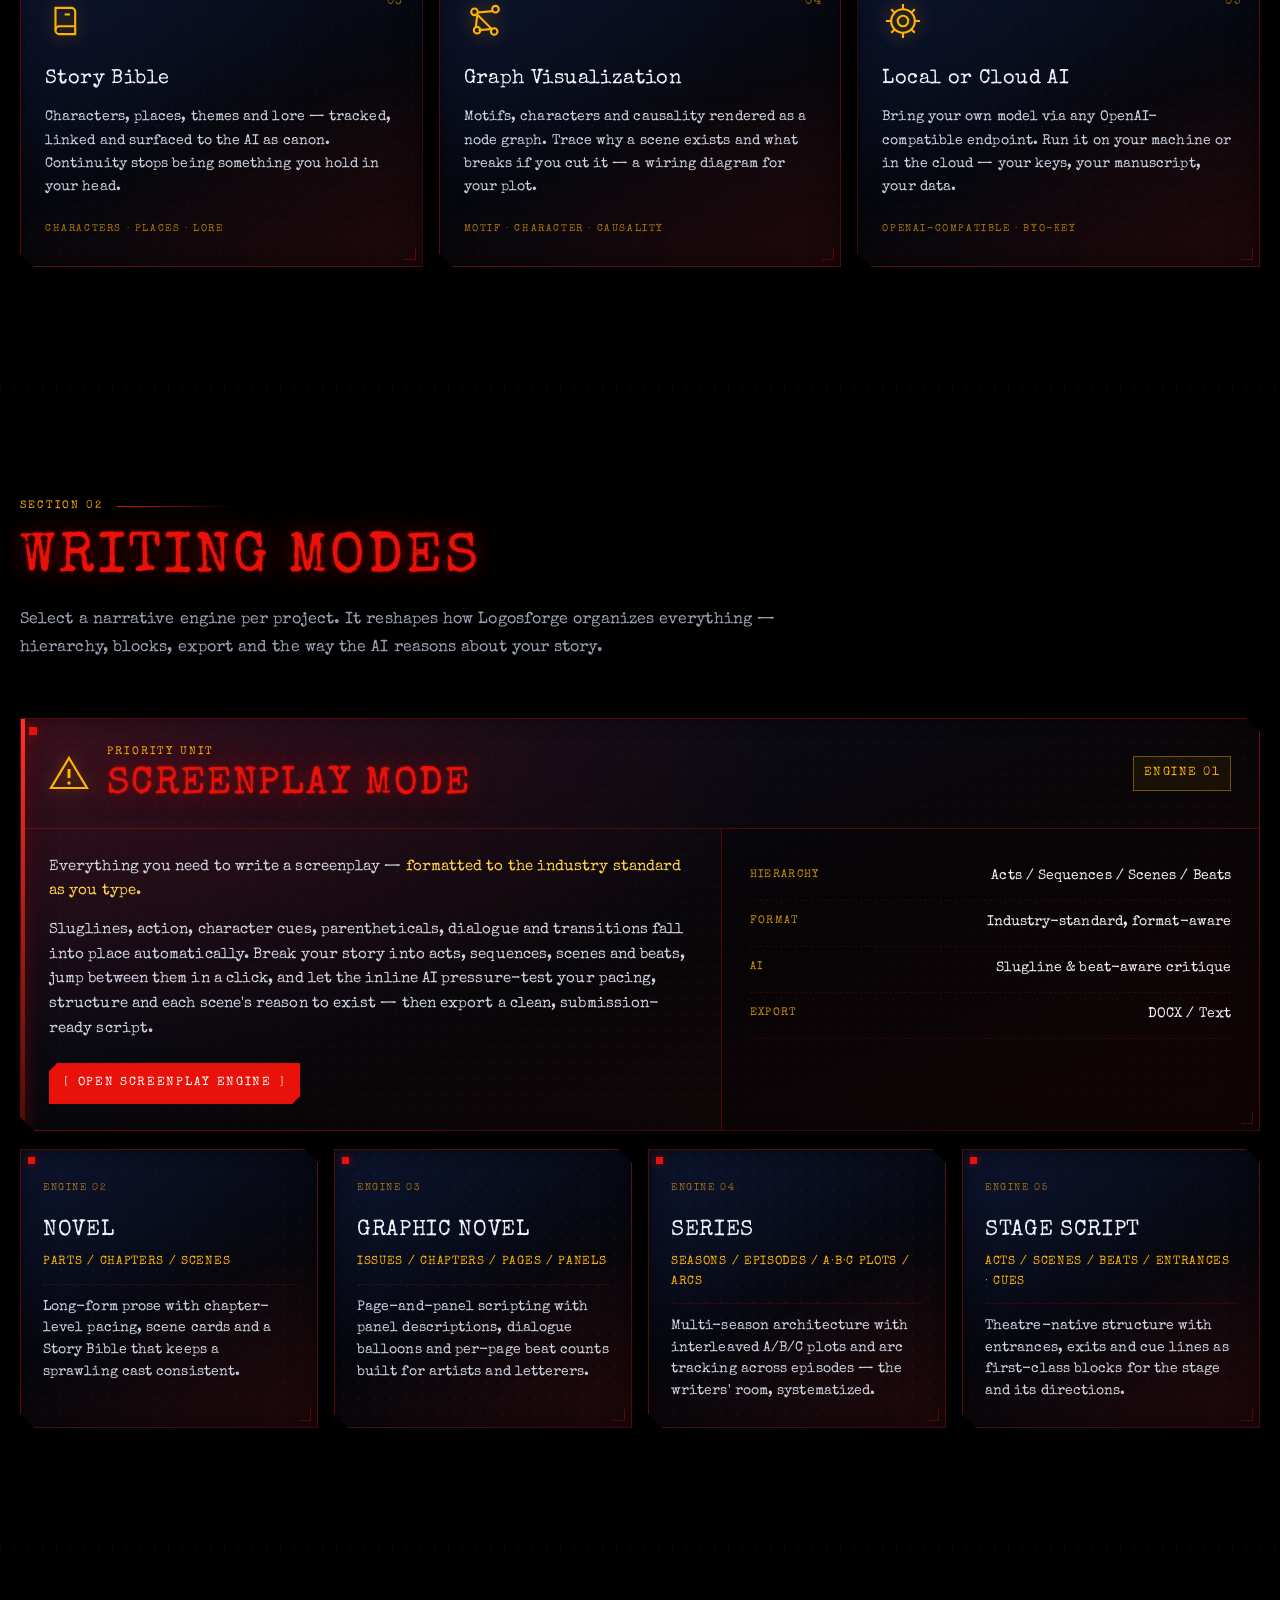
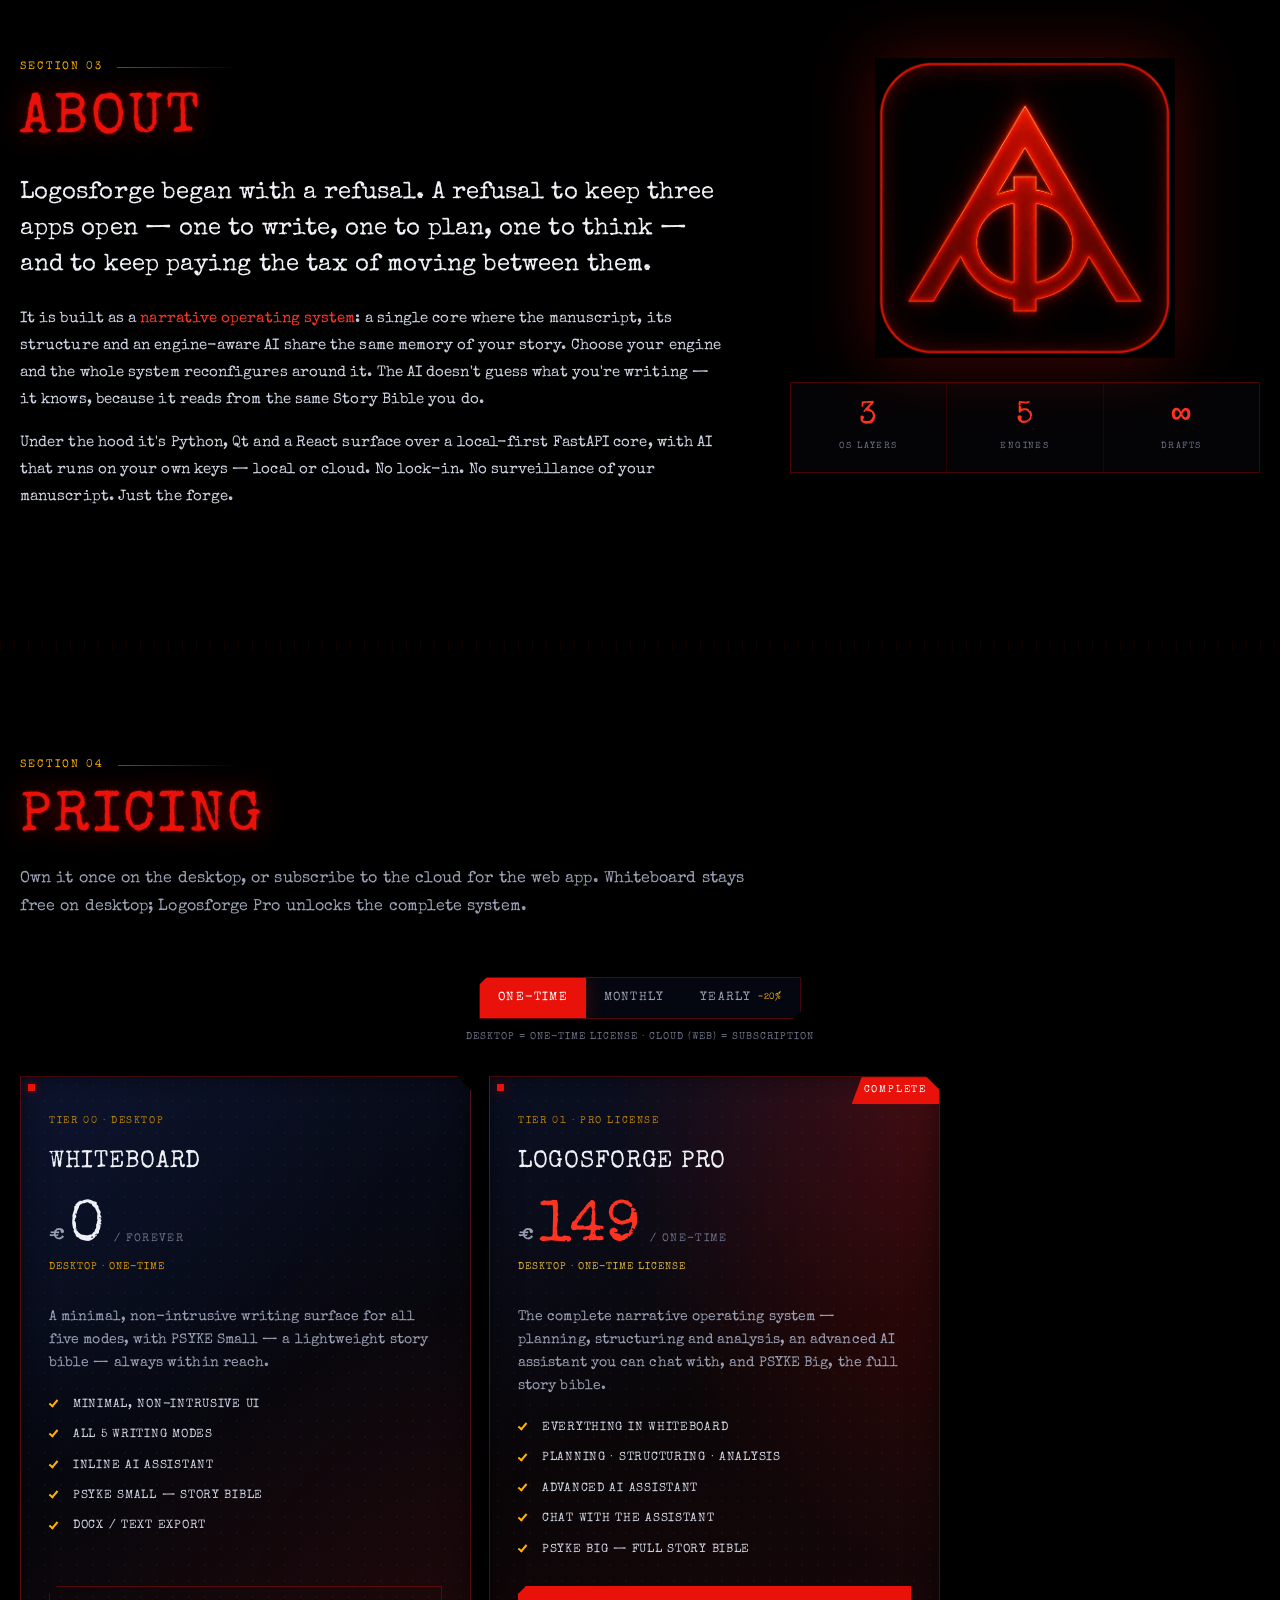
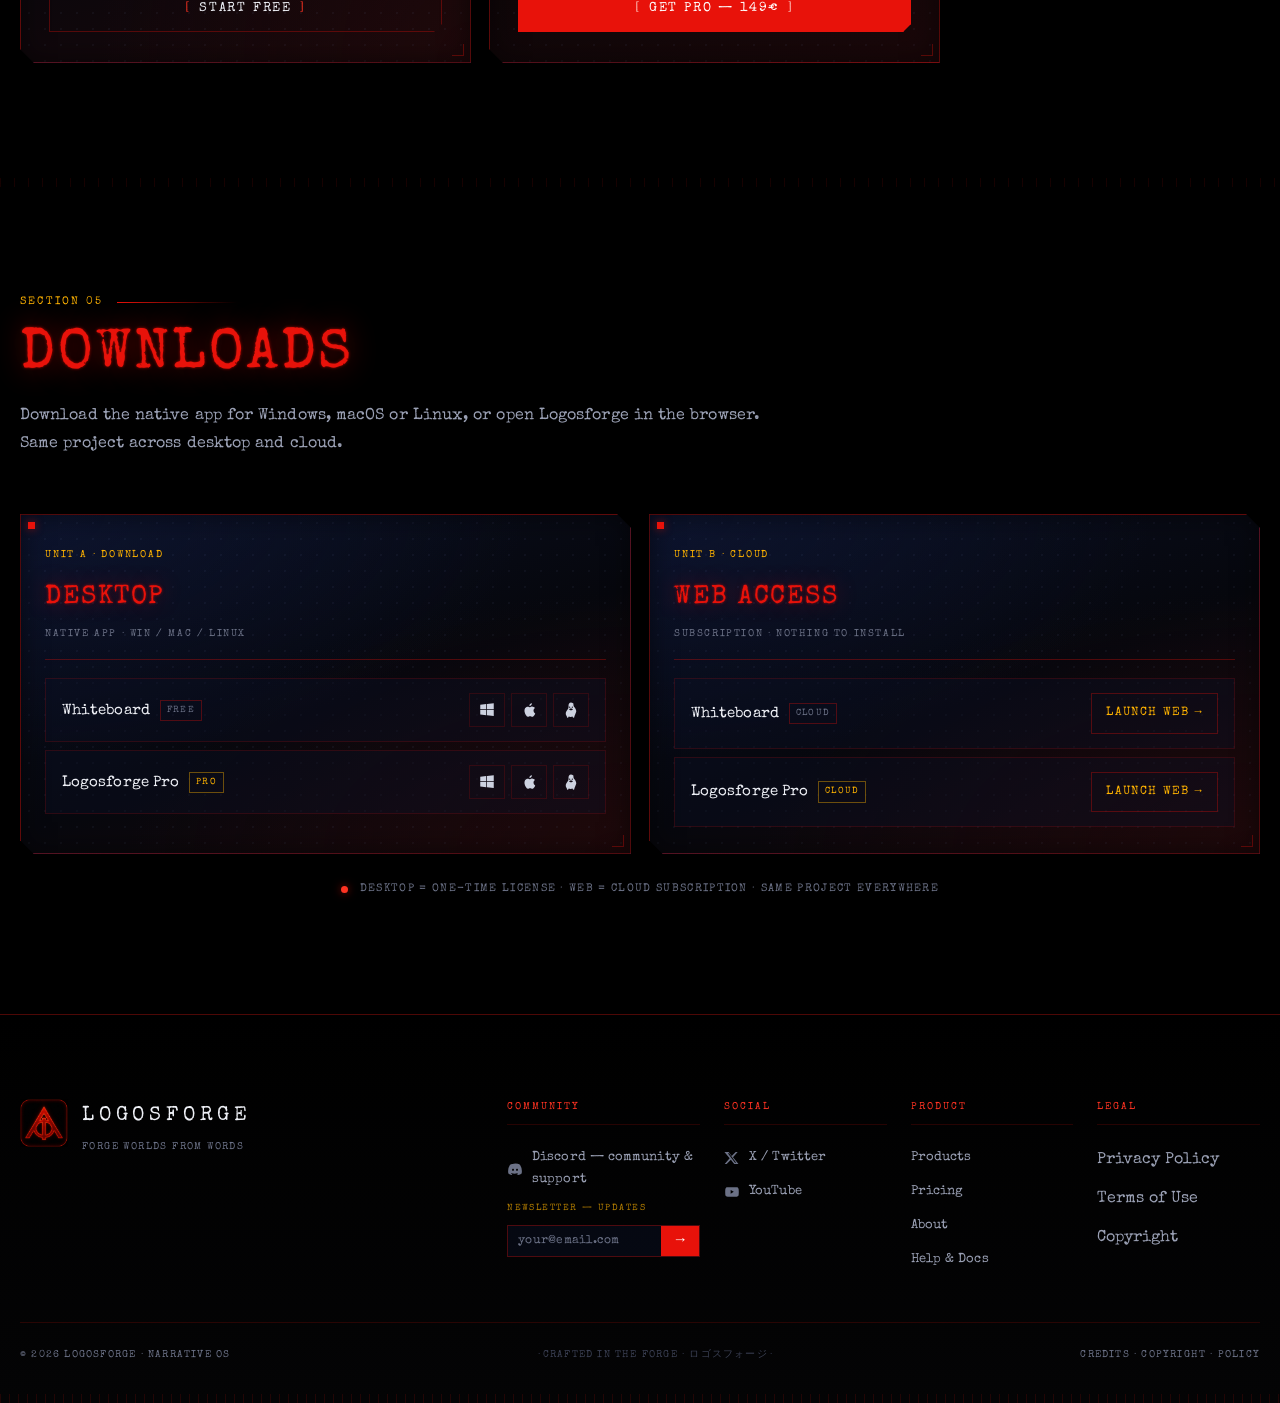
==== commit e04149ce: "Add Screenshots page with the two app screenshots + nav link - New screenshots.html gallery: framed " ====
--- a/index.html
+++ b/index.html
@@ -46,6 +46,9 @@
               <span class="submenu__v">PC · iOS · Android</span>
             </a>
           </div>
+        </li>
+        <li class="menu__item">
+          <a class="menu__link" href="screenshots.html">Screenshots</a>
         </li>
         <li class="menu__item has-sub">
           <button class="menu__link" aria-expanded="false" aria-haspopup="true">Pricing <i class="caret"></i></button>
@@ -408,7 +411,7 @@
             <li><i class="ok"></i> DOCX / Text export</li>
           </ul>
           <a class="btn btn--ghost btn--block" data-cta href="#downloads"
-             data-href-onetime="#downloads" data-href-monthly="checkout.html" data-href-yearly="checkout.html"
+             data-href-onetime="#downloads" data-href-monthly="checkout.html?plan=wb-cloud" data-href-yearly="checkout.html?plan=wb-cloud"
              data-onetime="START FREE" data-monthly="SUBSCRIBE — 10€/MO" data-yearly="SUBSCRIBE — 8€/MO">
             <span class="btn__bracket">[</span><span class="btn__label">START FREE</span><span class="btn__bracket">]</span>
           </a>
@@ -433,8 +436,8 @@
             <li><i class="ok"></i> Chat with the assistant</li>
             <li><i class="ok"></i> PSYKE Big — full story bible</li>
           </ul>
-          <a class="btn btn--solid btn--block" data-cta href="checkout.html"
-             data-href-onetime="checkout.html" data-href-monthly="checkout.html" data-href-yearly="checkout.html"
+          <a class="btn btn--solid btn--block" data-cta href="checkout.html?plan=pro"
+             data-href-onetime="checkout.html?plan=pro" data-href-monthly="checkout.html?plan=pro-cloud" data-href-yearly="checkout.html?plan=pro-cloud"
              data-onetime="GET PRO — 149€" data-monthly="SUBSCRIBE — 49€/MO" data-yearly="SUBSCRIBE — 39€/MO">
             <span class="btn__bracket">[</span><span class="btn__label">GET PRO — 149€</span><span class="btn__bracket">]</span>
           </a>
@@ -500,14 +503,14 @@
                 <span class="dl-prod__name">Whiteboard</span>
                 <span class="dl-prod__tier mono">CLOUD</span>
               </div>
-              <a href="checkout.html" class="dl-prod__launch mono">LAUNCH WEB →</a>
+              <a href="checkout.html?plan=wb-cloud" class="dl-prod__launch mono">LAUNCH WEB →</a>
             </div>
             <div class="dl-prod">
               <div class="dl-prod__head">
                 <span class="dl-prod__name">Logosforge Pro</span>
                 <span class="dl-prod__tier mono dl-prod__tier--pro">CLOUD</span>
               </div>
-              <a href="checkout.html" class="dl-prod__launch mono">LAUNCH WEB →</a>
+              <a href="checkout.html?plan=pro-cloud" class="dl-prod__launch mono">LAUNCH WEB →</a>
             </div>
           </div>
         </div>
--- a/css/style.css
+++ b/css/style.css
@@ -678,3 +678,33 @@
   border:1px solid var(--line-2);padding:9px 14px;transition:.15s var(--ease)}
 .dl-prod__launch:hover{border-color:var(--red);color:#fff;background:rgba(232,18,10,.1)}
 @media(max-width:420px){.dl-prod{flex-direction:column;align-items:flex-start;gap:10px}}
+
+/* ============================================================
+   Screenshots page (gallery + lightbox)
+   ============================================================ */
+.nav--solid{background:rgba(5,5,6,.94);border-color:var(--line-2)}
+.menu__link[aria-current]{color:var(--white);border-color:var(--line-2);background:rgba(255,255,255,.03)}
+
+.shots{padding-top:calc(var(--nav-h) + clamp(40px,6vw,68px))}
+.shot{margin-bottom:clamp(46px,7vw,86px)}
+.shot__meta{max-width:820px;margin-bottom:22px}
+.shot__id{display:block;font-size:11px;color:var(--amber);opacity:.75;letter-spacing:.2em}
+.shot__title{font-size:clamp(22px,3.4vw,34px);color:var(--red);letter-spacing:.04em;line-height:1;margin:8px 0 12px;
+  text-shadow:0 0 24px rgba(232,18,10,.45)}
+.shot__desc{font-size:15px;color:var(--text);line-height:1.7;max-width:720px}
+.shot__frame{display:block;width:100%;padding:12px;cursor:zoom-in;position:relative;transition:.2s var(--ease)}
+.shot__frame:hover{box-shadow:inset 0 0 30px rgba(0,0,0,.5),0 16px 44px rgba(0,0,0,.55),0 0 34px rgba(232,18,10,.2)}
+.shot__img{width:100%;height:auto;display:block;border:1px solid var(--line-2)}
+.shot__zoom{position:absolute;top:22px;right:22px;z-index:3;font-size:10px;color:#fff;letter-spacing:.14em;
+  background:var(--red);padding:6px 11px;opacity:0;transform:translateY(-4px);transition:.18s var(--ease);
+  box-shadow:0 0 16px var(--red-glow);pointer-events:none}
+.shot__frame:hover .shot__zoom,.shot__frame:focus-visible .shot__zoom{opacity:1;transform:none}
+.shots__cta{display:flex;flex-wrap:wrap;gap:14px;justify-content:center;margin-top:clamp(30px,5vw,48px)}
+
+.lightbox{max-width:min(1500px,96vw);width:auto;padding:0}
+.lightbox__box{position:relative;padding:0;background:none;max-height:92vh}
+.lightbox__img{display:block;width:auto;max-width:100%;max-height:92vh;margin:auto;cursor:zoom-out;
+  border:1px solid var(--line-2);box-shadow:0 0 60px rgba(0,0,0,.75)}
+.lightbox .modal__close{top:8px;right:8px;background:var(--red);color:#fff;border-color:var(--red);z-index:4}
+.lightbox .modal__close:hover{background:var(--red-bright)}
+@media(max-width:560px){.shot__frame{padding:7px}.shot__zoom{top:14px;right:14px}}
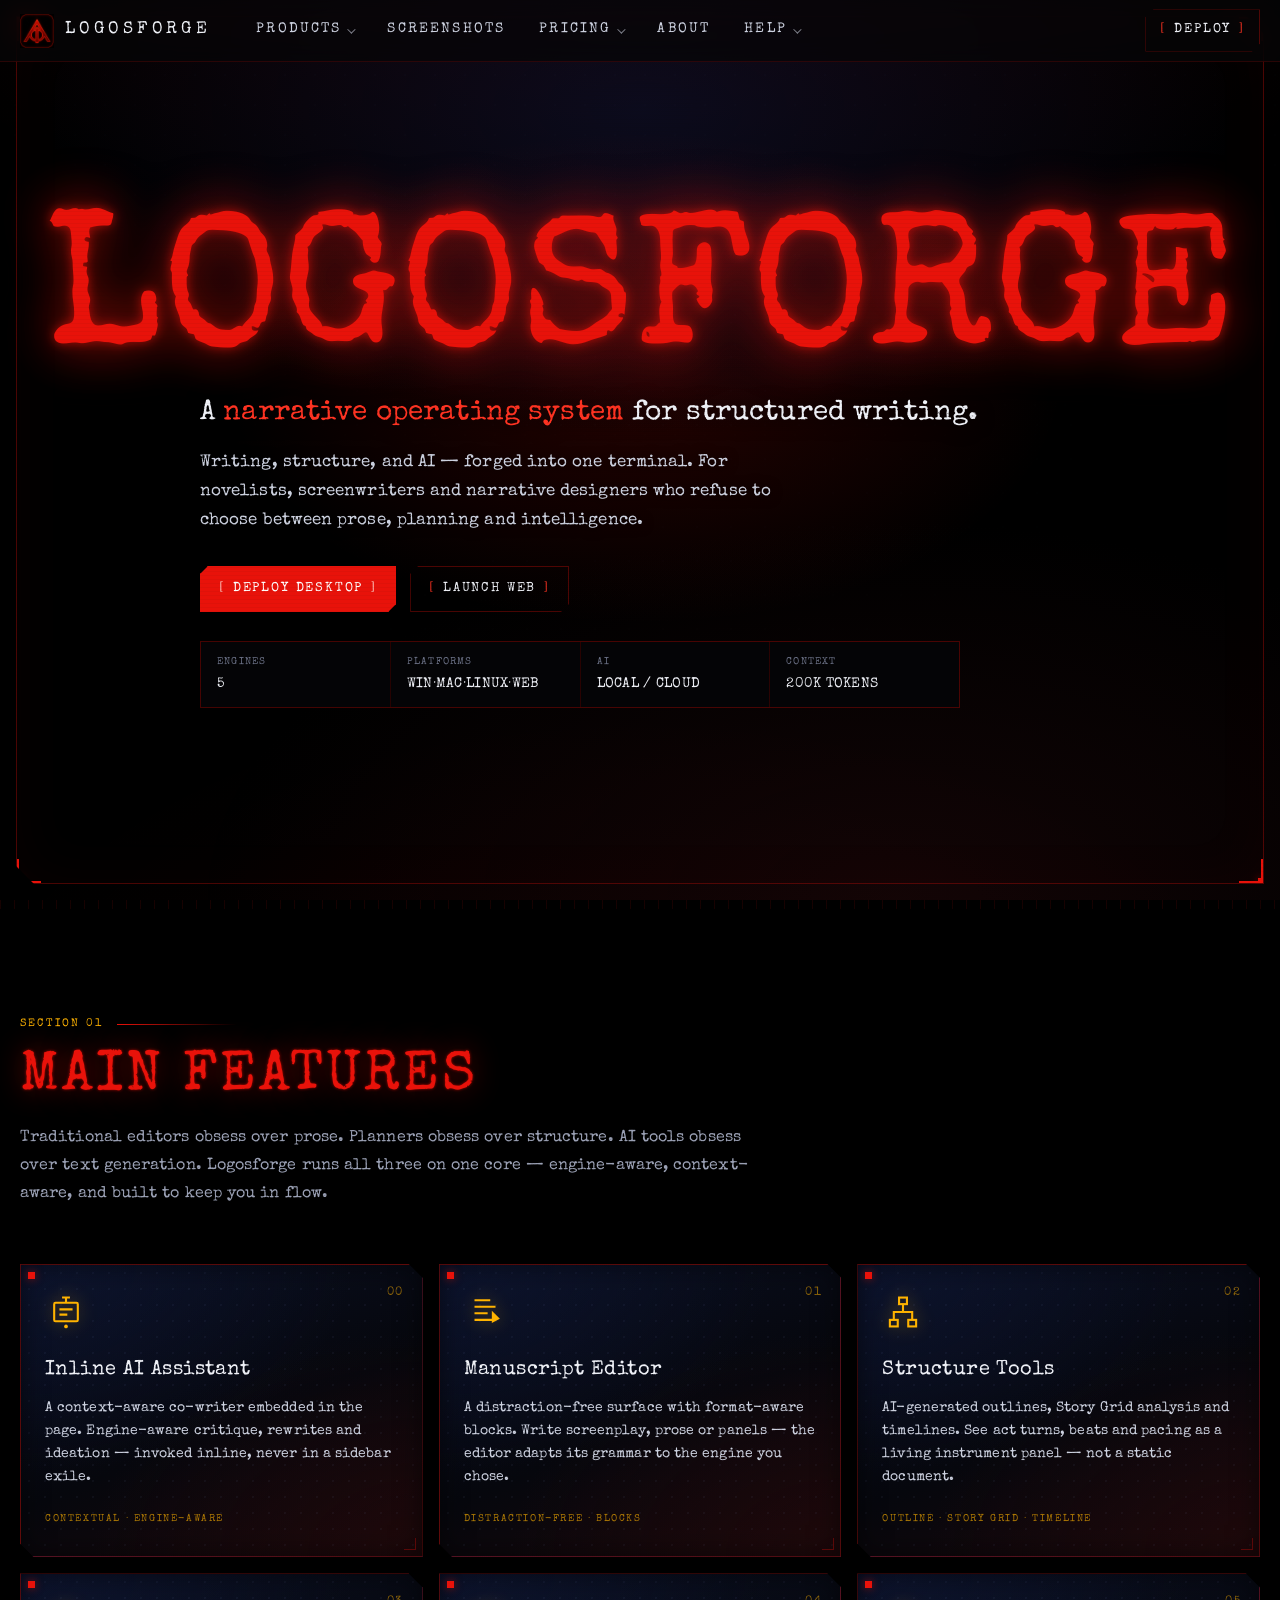
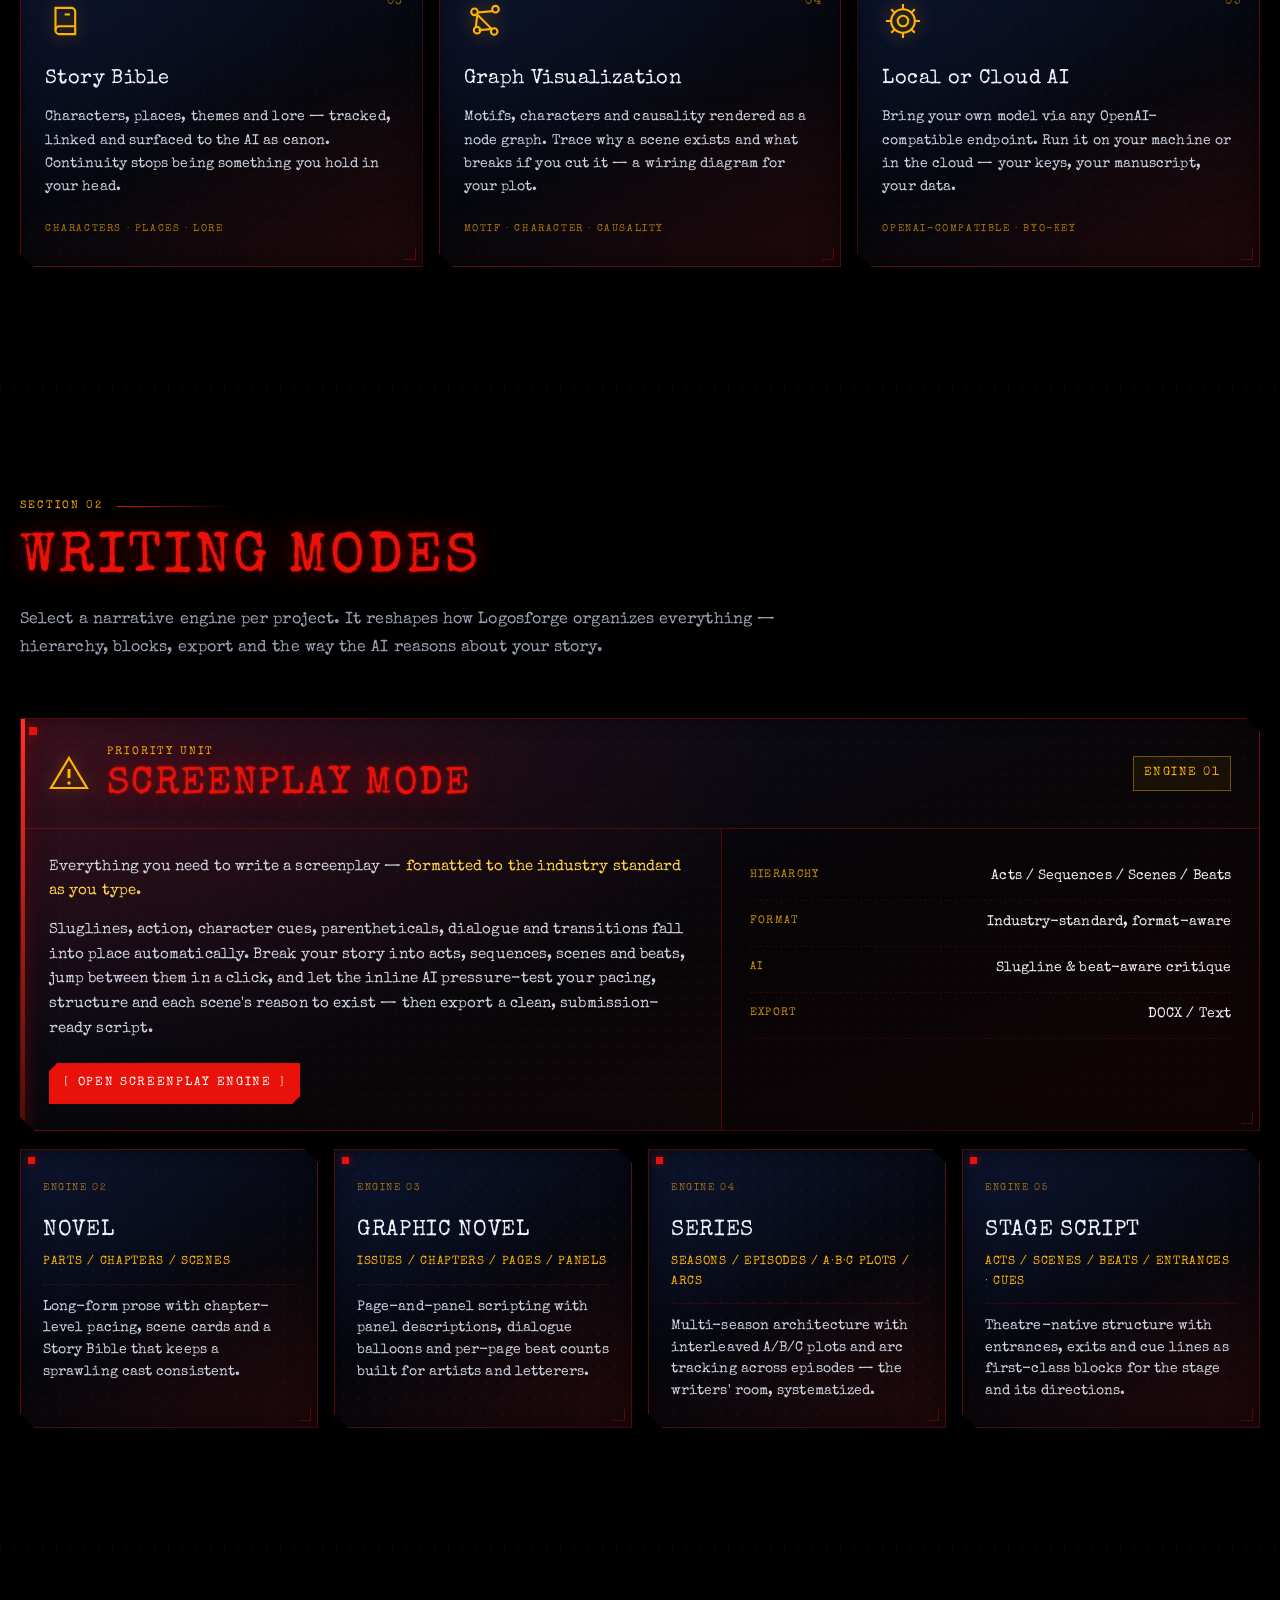
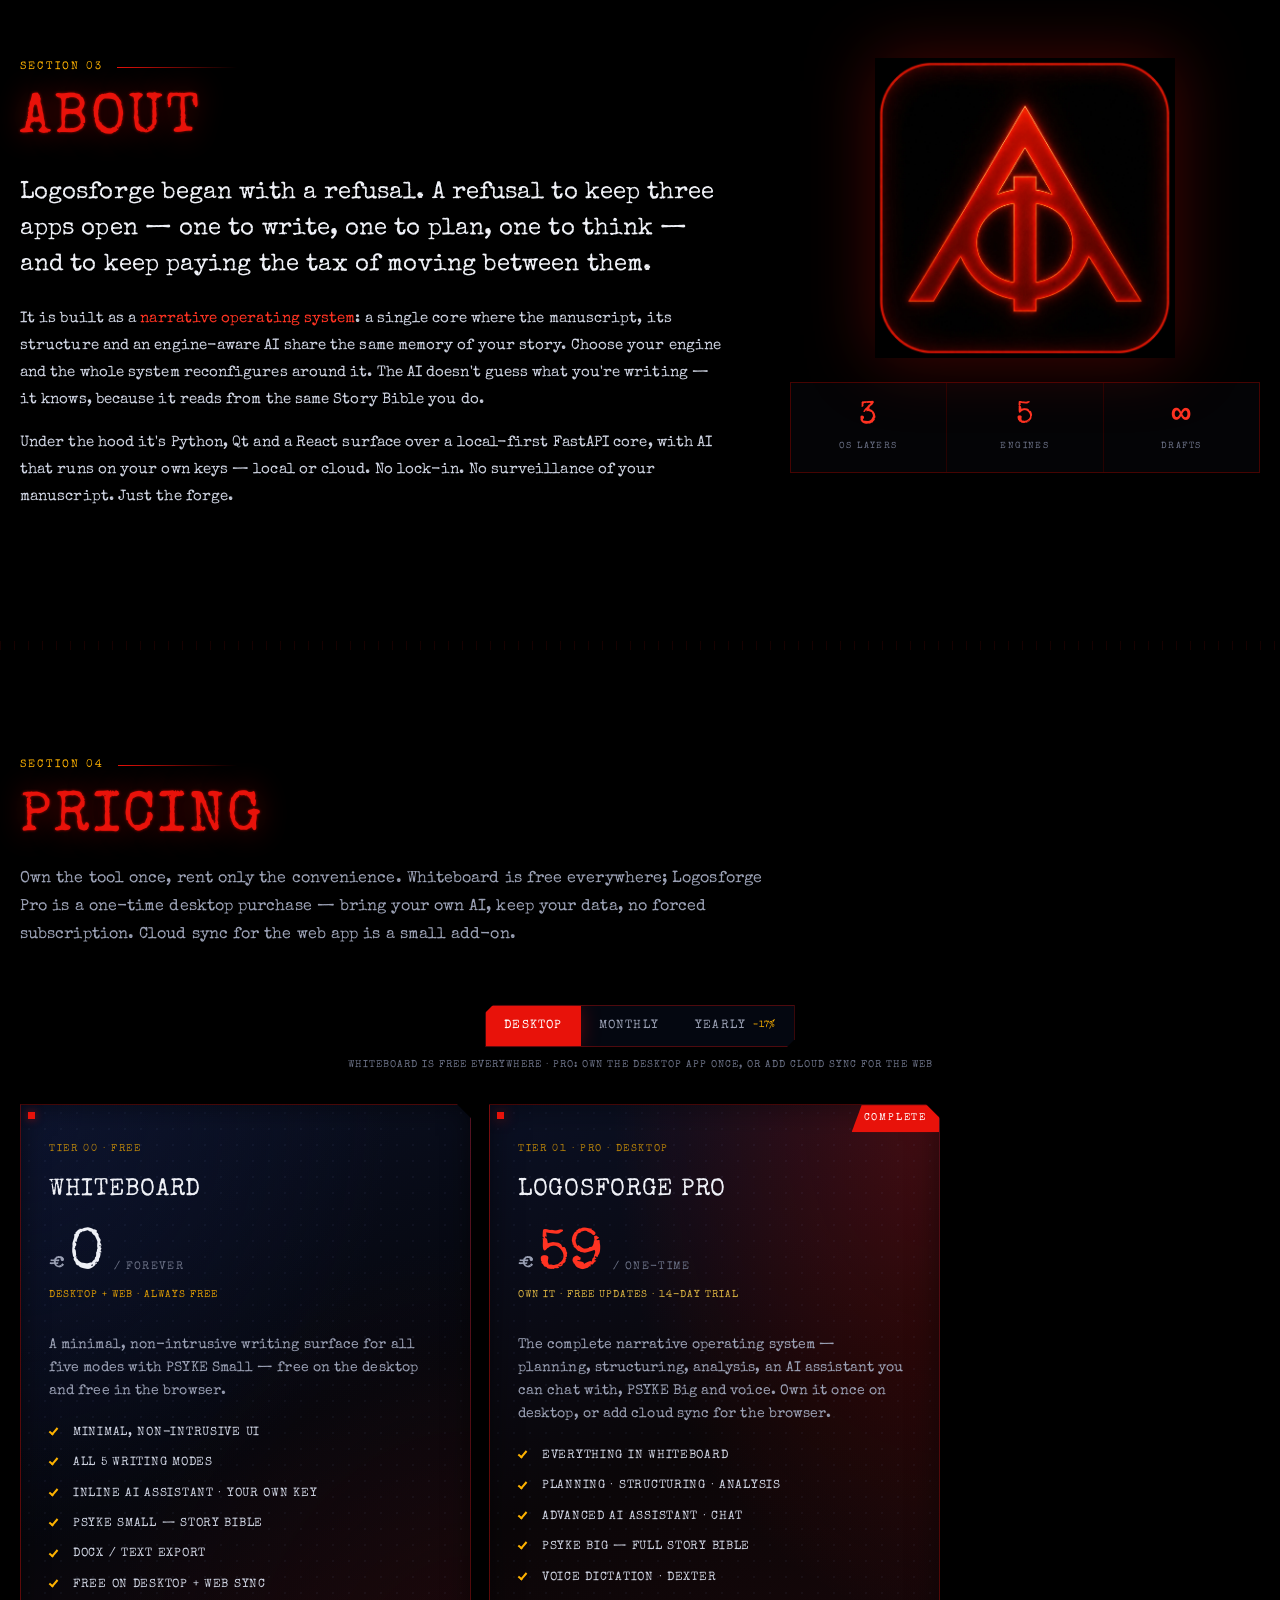
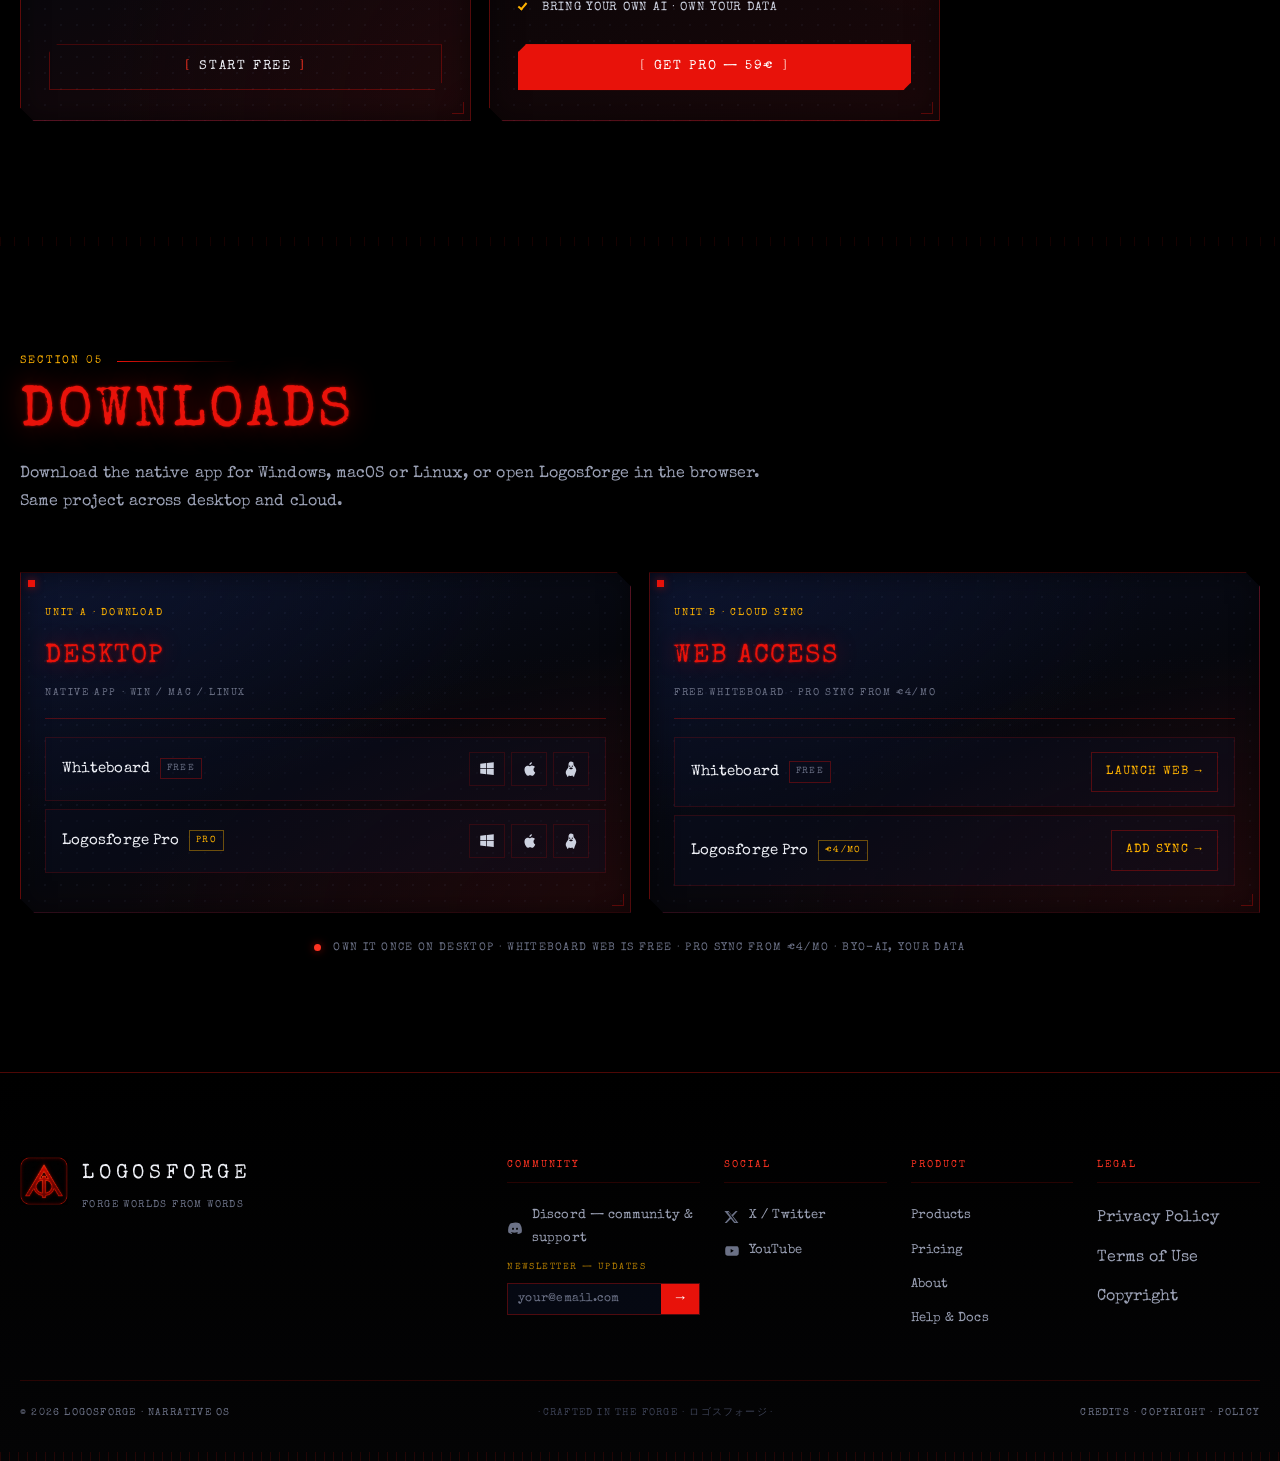
==== commit dc4fb654: "Align pricing & product info with the business model Public-facing corrections from the business-mod" ====
--- a/index.html
+++ b/index.html
@@ -56,11 +56,11 @@
             <div class="submenu__head">PRICING</div>
             <a class="submenu__link" href="#pricing">
               <span class="submenu__k">Free</span>
-              <span class="submenu__v">Whiteboard only · 0€</span>
+              <span class="submenu__v">Whiteboard · desktop + web</span>
             </a>
             <a class="submenu__link" href="#pricing">
-              <span class="submenu__k">Pro license</span>
-              <span class="submenu__v">Complete · 149€</span>
+              <span class="submenu__k">Pro</span>
+              <span class="submenu__v">Own it once · €59 · web sync €4/mo</span>
             </a>
           </div>
         </li>
@@ -377,69 +377,70 @@
         </div>
         <h2 class="sec-head__title">PRICING</h2>
         <p class="sec-head__intro">
-          Own it once on the desktop, or subscribe to the cloud for the web app.
-          Whiteboard stays free on desktop; Logosforge Pro unlocks the complete system.
+          Own the tool once, rent only the convenience. Whiteboard is free everywhere;
+          Logosforge Pro is a one-time desktop purchase — bring your own AI, keep your
+          data, no forced subscription. Cloud sync for the web app is a small add-on.
         </p>
       </header>
 
       <div class="bill" id="bill">
-        <div class="bill-toggle" role="group" aria-label="Billing">
-          <button type="button" class="bill-toggle__opt is-active" data-bill="onetime">One-time</button>
+        <div class="bill-toggle" role="group" aria-label="How to get Pro">
+          <button type="button" class="bill-toggle__opt is-active" data-bill="onetime">Desktop</button>
           <button type="button" class="bill-toggle__opt" data-bill="monthly">Monthly</button>
-          <button type="button" class="bill-toggle__opt" data-bill="yearly">Yearly <span class="bill-save">−20%</span></button>
-        </div>
-        <p class="bill-note mono">Desktop = one-time license · Cloud (web) = subscription</p>
+          <button type="button" class="bill-toggle__opt" data-bill="yearly">Yearly <span class="bill-save">−17%</span></button>
+        </div>
+        <p class="bill-note mono">Whiteboard is free everywhere · Pro: own the desktop app once, or add cloud sync for the web</p>
       </div>
 
       <div class="price-grid">
         <article class="panel price">
           <div class="price__head">
-            <span class="price__id mono" data-onetime="TIER 00 · DESKTOP" data-monthly="TIER 00 · CLOUD" data-yearly="TIER 00 · CLOUD">TIER 00 · DESKTOP</span>
+            <span class="price__id mono">TIER 00 · FREE</span>
             <h3 class="price__name">WHITEBOARD</h3>
           </div>
           <div class="price__amount">
-            <span class="price__cur">€</span><span class="price__num" data-onetime="0" data-monthly="10" data-yearly="8">0</span>
-            <span class="price__per mono" data-onetime="/ FOREVER" data-monthly="/ MONTH" data-yearly="/ MONTH">/ FOREVER</span>
-          </div>
-          <p class="price__sub mono" data-onetime="DESKTOP · ONE-TIME" data-monthly="CLOUD · BILLED MONTHLY" data-yearly="CLOUD · €96/YR · SAVE 20%">DESKTOP · ONE-TIME</p>
-          <p class="price__pitch">A minimal, non-intrusive writing surface for all five modes, with PSYKE Small — a lightweight story bible — always within reach.</p>
+            <span class="price__cur">€</span><span class="price__num">0</span>
+            <span class="price__per mono">/ FOREVER</span>
+          </div>
+          <p class="price__sub mono" data-onetime="DESKTOP + WEB · ALWAYS FREE" data-monthly="WEB SYNC · ALWAYS FREE" data-yearly="WEB SYNC · ALWAYS FREE">DESKTOP + WEB · ALWAYS FREE</p>
+          <p class="price__pitch">A minimal, non-intrusive writing surface for all five modes with PSYKE Small — free on the desktop and free in the browser.</p>
           <ul class="price__list mono">
             <li><i class="ok"></i> Minimal, non-intrusive UI</li>
             <li><i class="ok"></i> All 5 writing modes</li>
-            <li><i class="ok"></i> Inline AI assistant</li>
+            <li><i class="ok"></i> Inline AI assistant · your own key</li>
             <li><i class="ok"></i> PSYKE Small — story bible</li>
             <li><i class="ok"></i> DOCX / Text export</li>
+            <li><i class="ok"></i> Free on desktop + web sync</li>
           </ul>
-          <a class="btn btn--ghost btn--block" data-cta href="#downloads"
-             data-href-onetime="#downloads" data-href-monthly="checkout.html?plan=wb-cloud" data-href-yearly="checkout.html?plan=wb-cloud"
-             data-onetime="START FREE" data-monthly="SUBSCRIBE — 10€/MO" data-yearly="SUBSCRIBE — 8€/MO">
-            <span class="btn__bracket">[</span><span class="btn__label">START FREE</span><span class="btn__bracket">]</span>
+          <a href="#downloads" class="btn btn--ghost btn--block">
+            <span class="btn__bracket">[</span>START FREE<span class="btn__bracket">]</span>
           </a>
         </article>
 
         <article class="panel price price--pro">
           <span class="price__ribbon mono">COMPLETE</span>
           <div class="price__head">
-            <span class="price__id mono" data-onetime="TIER 01 · PRO LICENSE" data-monthly="TIER 01 · PRO CLOUD" data-yearly="TIER 01 · PRO CLOUD">TIER 01 · PRO LICENSE</span>
+            <span class="price__id mono" data-onetime="TIER 01 · PRO · DESKTOP" data-monthly="TIER 01 · PRO · WEB" data-yearly="TIER 01 · PRO · WEB">TIER 01 · PRO · DESKTOP</span>
             <h3 class="price__name">LOGOSFORGE PRO</h3>
           </div>
           <div class="price__amount">
-            <span class="price__cur">€</span><span class="price__num" data-onetime="149" data-monthly="49" data-yearly="39">149</span>
-            <span class="price__per mono" data-onetime="/ ONE-TIME" data-monthly="/ MONTH" data-yearly="/ MONTH">/ ONE-TIME</span>
-          </div>
-          <p class="price__sub mono" data-onetime="DESKTOP · ONE-TIME LICENSE" data-monthly="CLOUD · BILLED MONTHLY" data-yearly="CLOUD · €468/YR · SAVE 20%">DESKTOP · ONE-TIME LICENSE</p>
-          <p class="price__pitch">The complete narrative operating system — planning, structuring and analysis, an advanced AI assistant you can chat with, and PSYKE Big, the full story bible.</p>
+            <span class="price__cur">€</span><span class="price__num" data-onetime="59" data-monthly="4" data-yearly="40">59</span>
+            <span class="price__per mono" data-onetime="/ ONE-TIME" data-monthly="/ MONTH" data-yearly="/ YEAR">/ ONE-TIME</span>
+          </div>
+          <p class="price__sub mono" data-onetime="OWN IT · FREE UPDATES · 14-DAY TRIAL" data-monthly="CLOUD SYNC · BILLED MONTHLY" data-yearly="CLOUD SYNC · OR +€20/YR FOR OWNERS">OWN IT · FREE UPDATES · 14-DAY TRIAL</p>
+          <p class="price__pitch">The complete narrative operating system — planning, structuring, analysis, an AI assistant you can chat with, PSYKE Big and voice. Own it once on desktop, or add cloud sync for the browser.</p>
           <ul class="price__list mono">
             <li><i class="ok"></i> Everything in Whiteboard</li>
             <li><i class="ok"></i> Planning · structuring · analysis</li>
-            <li><i class="ok"></i> Advanced AI assistant</li>
-            <li><i class="ok"></i> Chat with the assistant</li>
+            <li><i class="ok"></i> Advanced AI assistant · chat</li>
             <li><i class="ok"></i> PSYKE Big — full story bible</li>
+            <li><i class="ok"></i> Voice dictation · Dexter</li>
+            <li><i class="ok"></i> Bring your own AI · own your data</li>
           </ul>
           <a class="btn btn--solid btn--block" data-cta href="checkout.html?plan=pro"
              data-href-onetime="checkout.html?plan=pro" data-href-monthly="checkout.html?plan=pro-cloud" data-href-yearly="checkout.html?plan=pro-cloud"
-             data-onetime="GET PRO — 149€" data-monthly="SUBSCRIBE — 49€/MO" data-yearly="SUBSCRIBE — 39€/MO">
-            <span class="btn__bracket">[</span><span class="btn__label">GET PRO — 149€</span><span class="btn__bracket">]</span>
+             data-onetime="GET PRO — 59€" data-monthly="ADD WEB SYNC — 4€/MO" data-yearly="ADD WEB SYNC — 40€/YR">
+            <span class="btn__bracket">[</span><span class="btn__label">GET PRO — 59€</span><span class="btn__bracket">]</span>
           </a>
         </article>
       </div>
@@ -493,24 +494,24 @@
 
         <div class="panel dl-block">
           <div class="dl-block__head">
-            <span class="dl-block__k mono">UNIT B · CLOUD</span>
+            <span class="dl-block__k mono">UNIT B · CLOUD SYNC</span>
             <h3 class="dl-block__title">WEB ACCESS</h3>
-            <p class="dl-block__sub mono">SUBSCRIPTION · NOTHING TO INSTALL</p>
+            <p class="dl-block__sub mono">FREE WHITEBOARD · PRO SYNC FROM €4/MO</p>
           </div>
           <div class="dl-prod-set">
             <div class="dl-prod">
               <div class="dl-prod__head">
                 <span class="dl-prod__name">Whiteboard</span>
-                <span class="dl-prod__tier mono">CLOUD</span>
+                <span class="dl-prod__tier mono">FREE</span>
               </div>
               <a href="checkout.html?plan=wb-cloud" class="dl-prod__launch mono">LAUNCH WEB →</a>
             </div>
             <div class="dl-prod">
               <div class="dl-prod__head">
                 <span class="dl-prod__name">Logosforge Pro</span>
-                <span class="dl-prod__tier mono dl-prod__tier--pro">CLOUD</span>
+                <span class="dl-prod__tier mono dl-prod__tier--pro">€4/MO</span>
               </div>
-              <a href="checkout.html?plan=pro-cloud" class="dl-prod__launch mono">LAUNCH WEB →</a>
+              <a href="checkout.html?plan=pro-cloud" class="dl-prod__launch mono">ADD SYNC →</a>
             </div>
           </div>
         </div>
@@ -518,7 +519,7 @@
 
       <div class="dl-note mono">
         <span class="dot dot--live"></span>
-        DESKTOP = ONE-TIME LICENSE · WEB = CLOUD SUBSCRIPTION · SAME PROJECT EVERYWHERE
+        OWN IT ONCE ON DESKTOP · WHITEBOARD WEB IS FREE · PRO SYNC FROM €4/MO · BYO-AI, YOUR DATA
       </div>
     </div>
   </section>
@@ -622,9 +623,10 @@
     <div class="modal__body">
       <p>By downloading or using Logosforge you agree to these terms.</p>
       <h3>Licenses</h3>
-      <p>The free Whiteboard tier is provided at no cost for personal and commercial
-        writing. The Pro license (one-time, 149€) unlocks the complete system for a single
-        user and may be installed on the devices you personally use.</p>
+      <p>The Whiteboard tier is free on desktop and on the web. The Pro desktop license
+        (one-time, €59) unlocks the complete system for a single user and may be installed
+        on the devices you personally use; updates within its major version are free.
+        Optional cloud sync for the web app is a separate small subscription (from €4/month).</p>
       <h3>Acceptable use</h3>
       <p>Don't resell, redistribute or reverse-engineer the software, and don't use it to
         produce unlawful content. License keys are personal and may not be shared.</p>
--- a/css/style.css
+++ b/css/style.css
@@ -708,3 +708,10 @@
 .lightbox .modal__close{top:8px;right:8px;background:var(--red);color:#fff;border-color:var(--red);z-index:4}
 .lightbox .modal__close:hover{background:var(--red-bright)}
 @media(max-width:560px){.shot__frame{padding:7px}.shot__zoom{top:14px;right:14px}}
+
+/* pricing toggle — keep it on one row on small phones */
+@media(max-width:480px){
+  .bill-toggle{width:100%;max-width:360px}
+  .bill-toggle__opt{flex:1;justify-content:center;padding:10px 6px;font-size:11px;letter-spacing:.04em;gap:5px}
+  .bill-save{font-size:8px}
+}
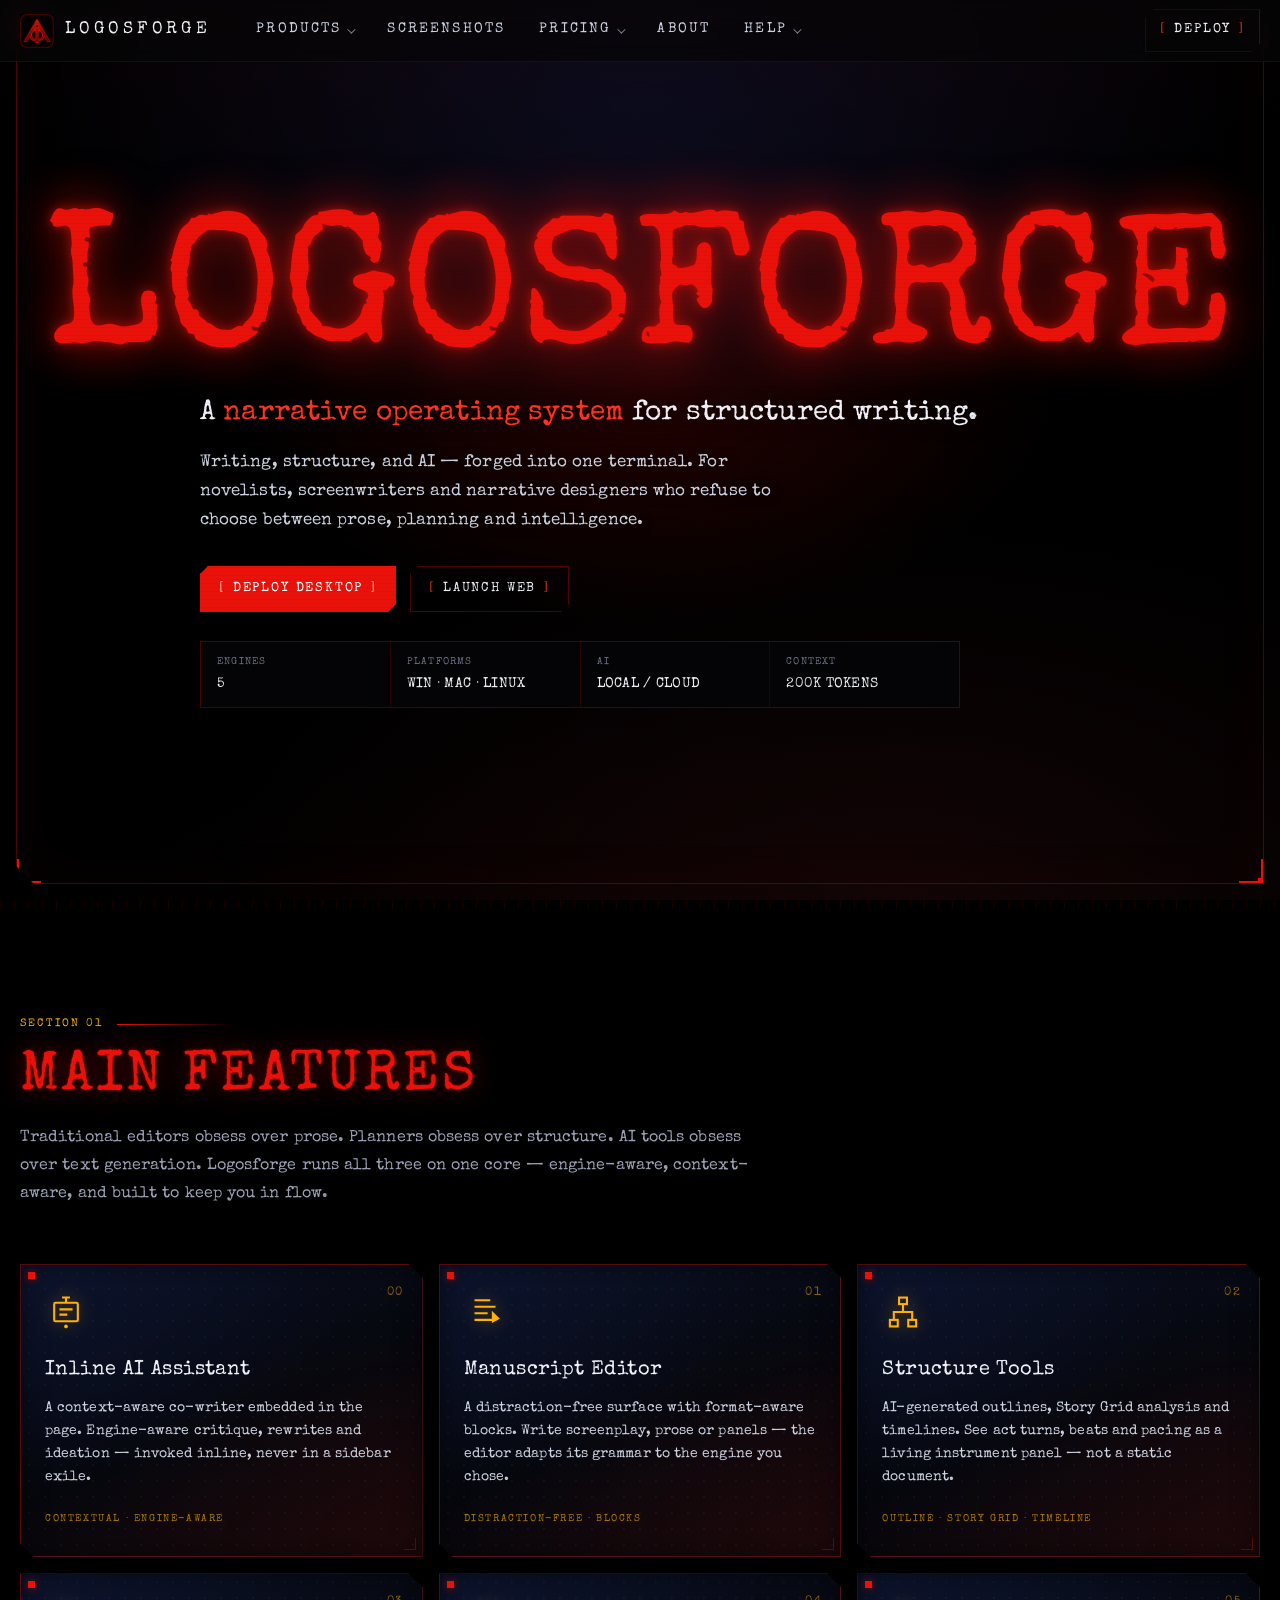
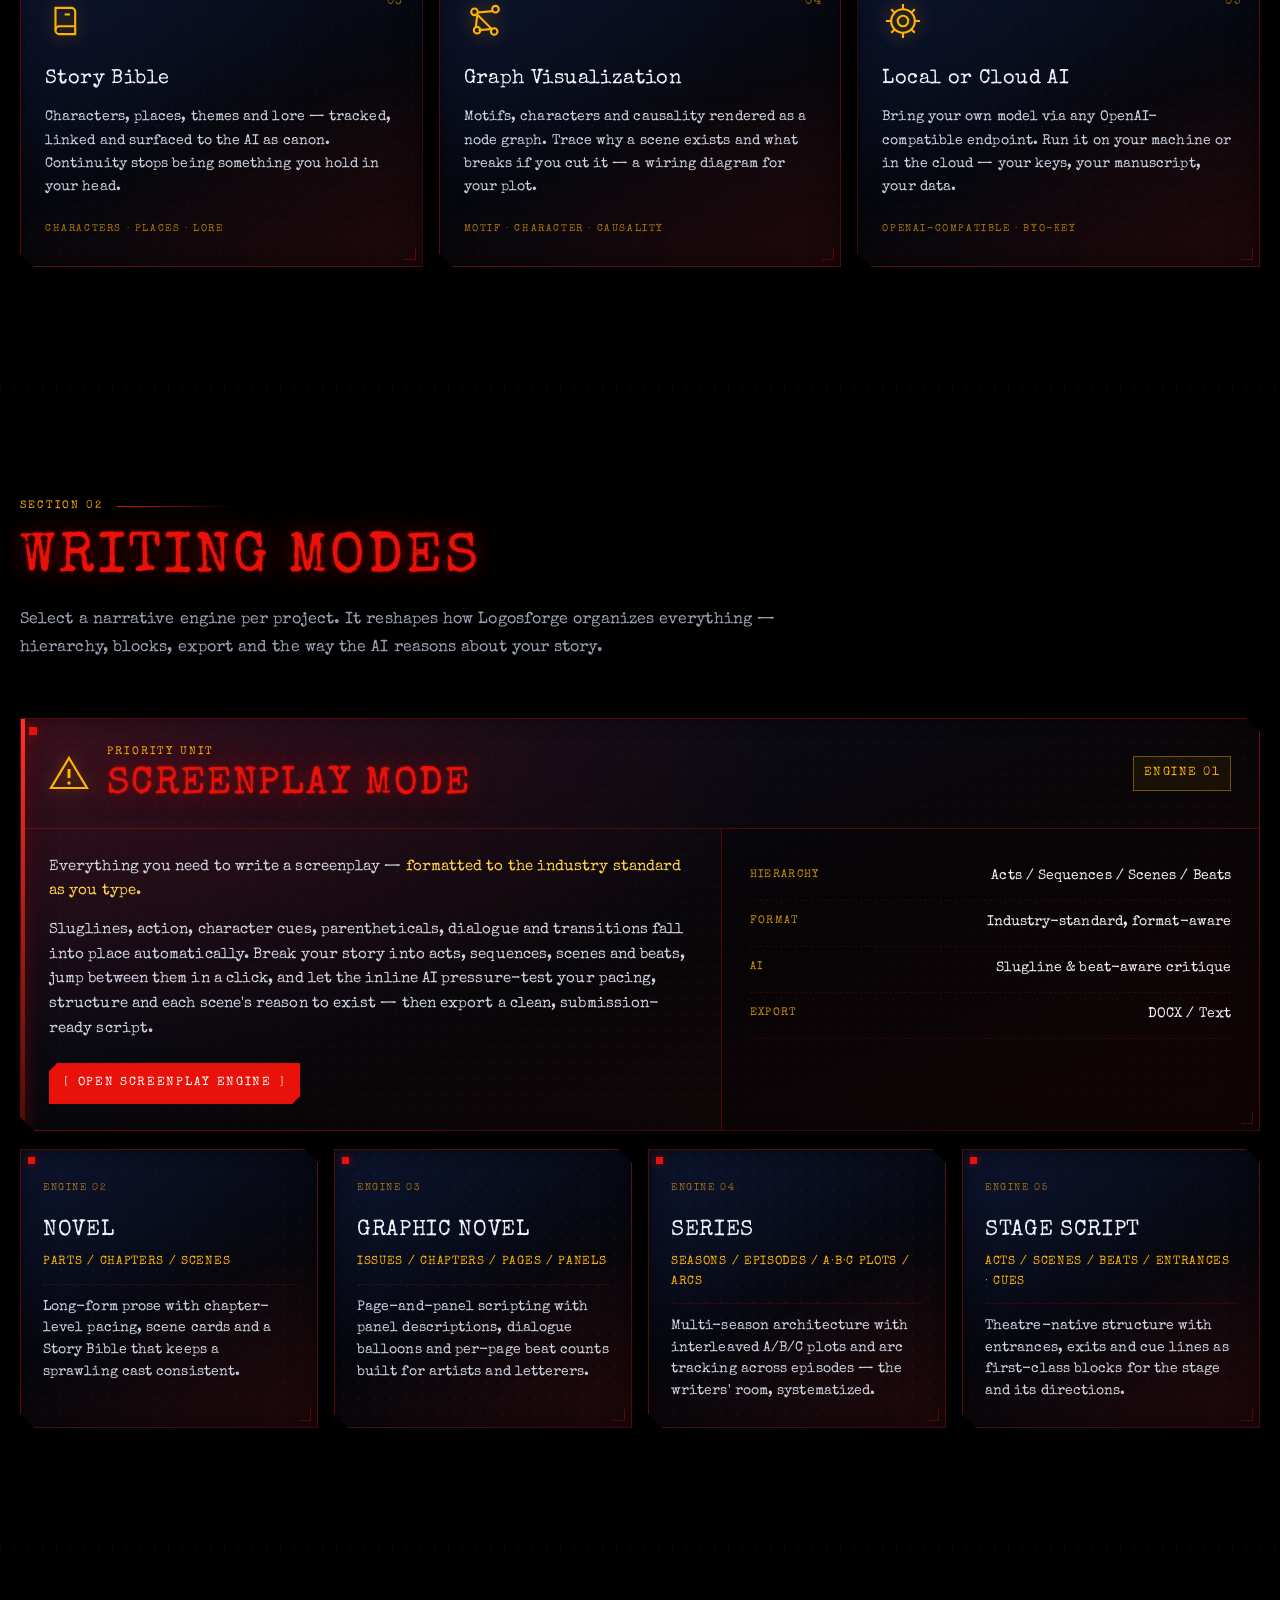
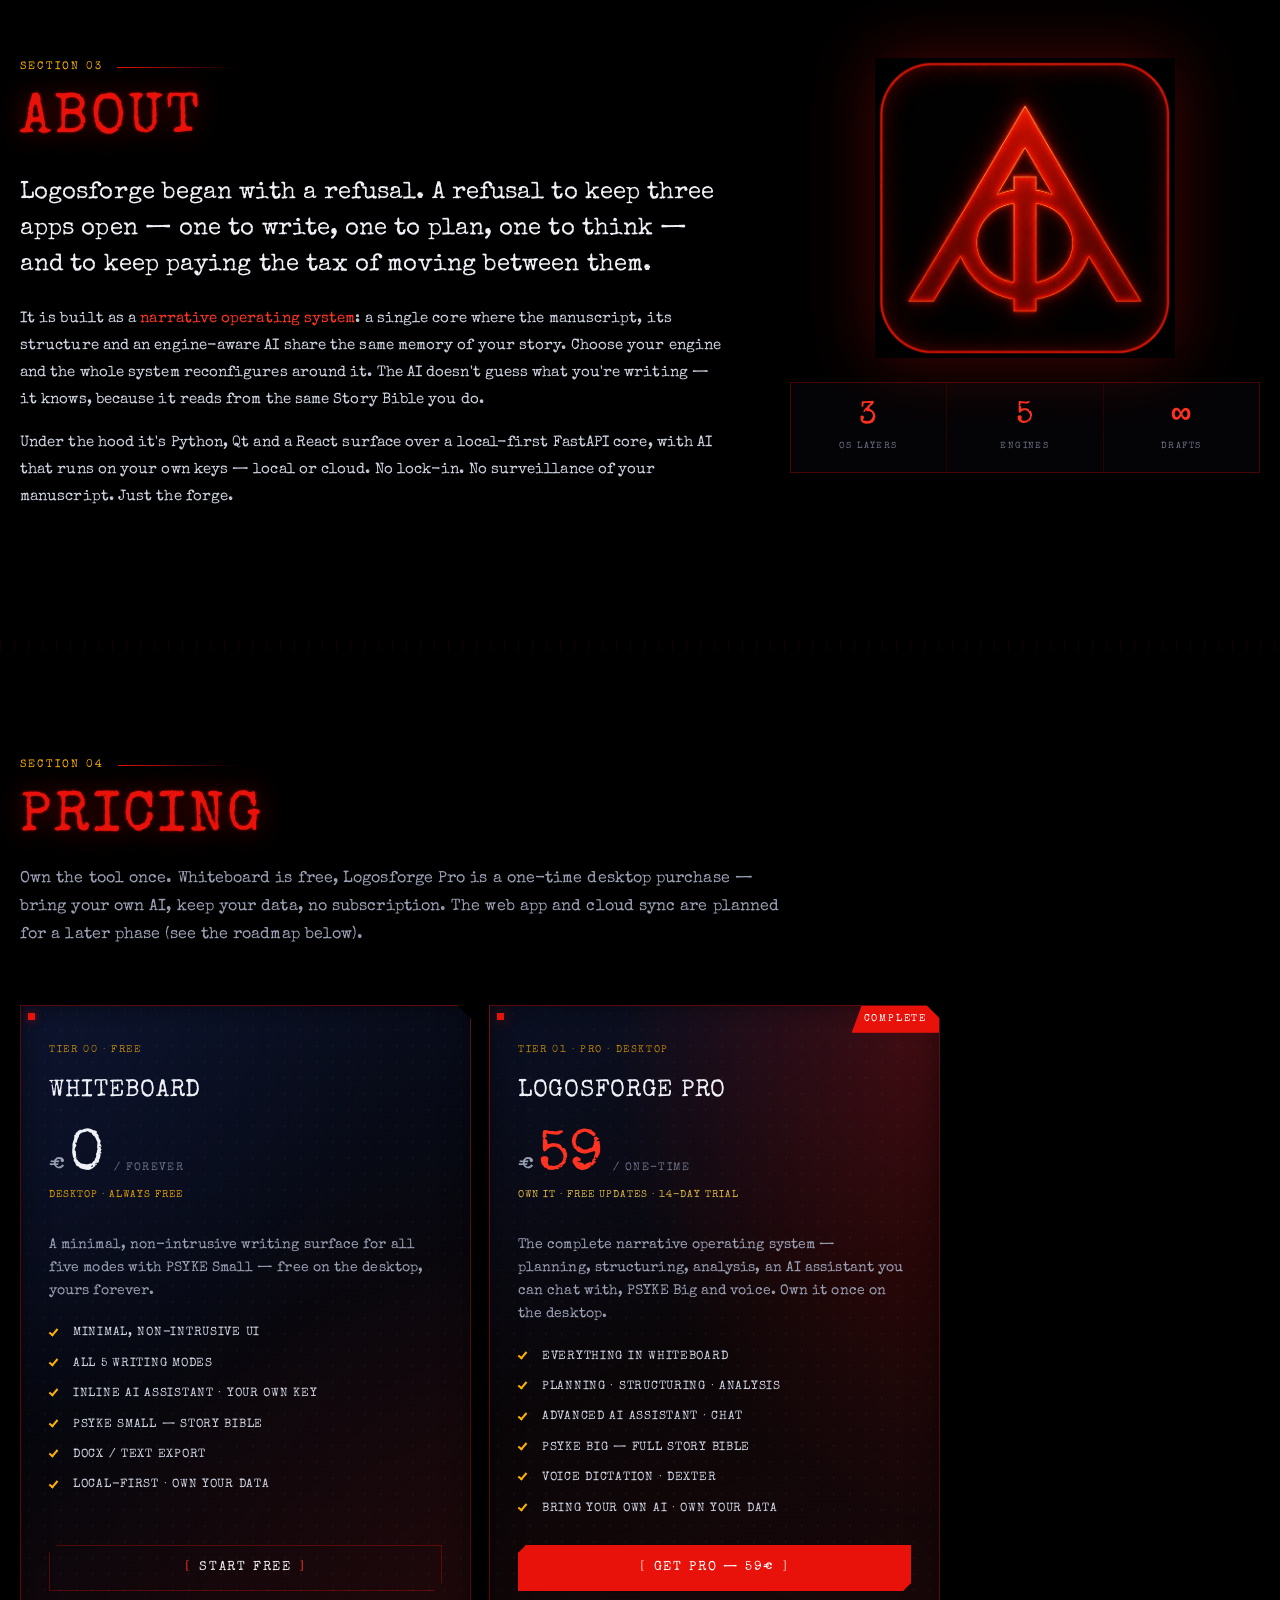
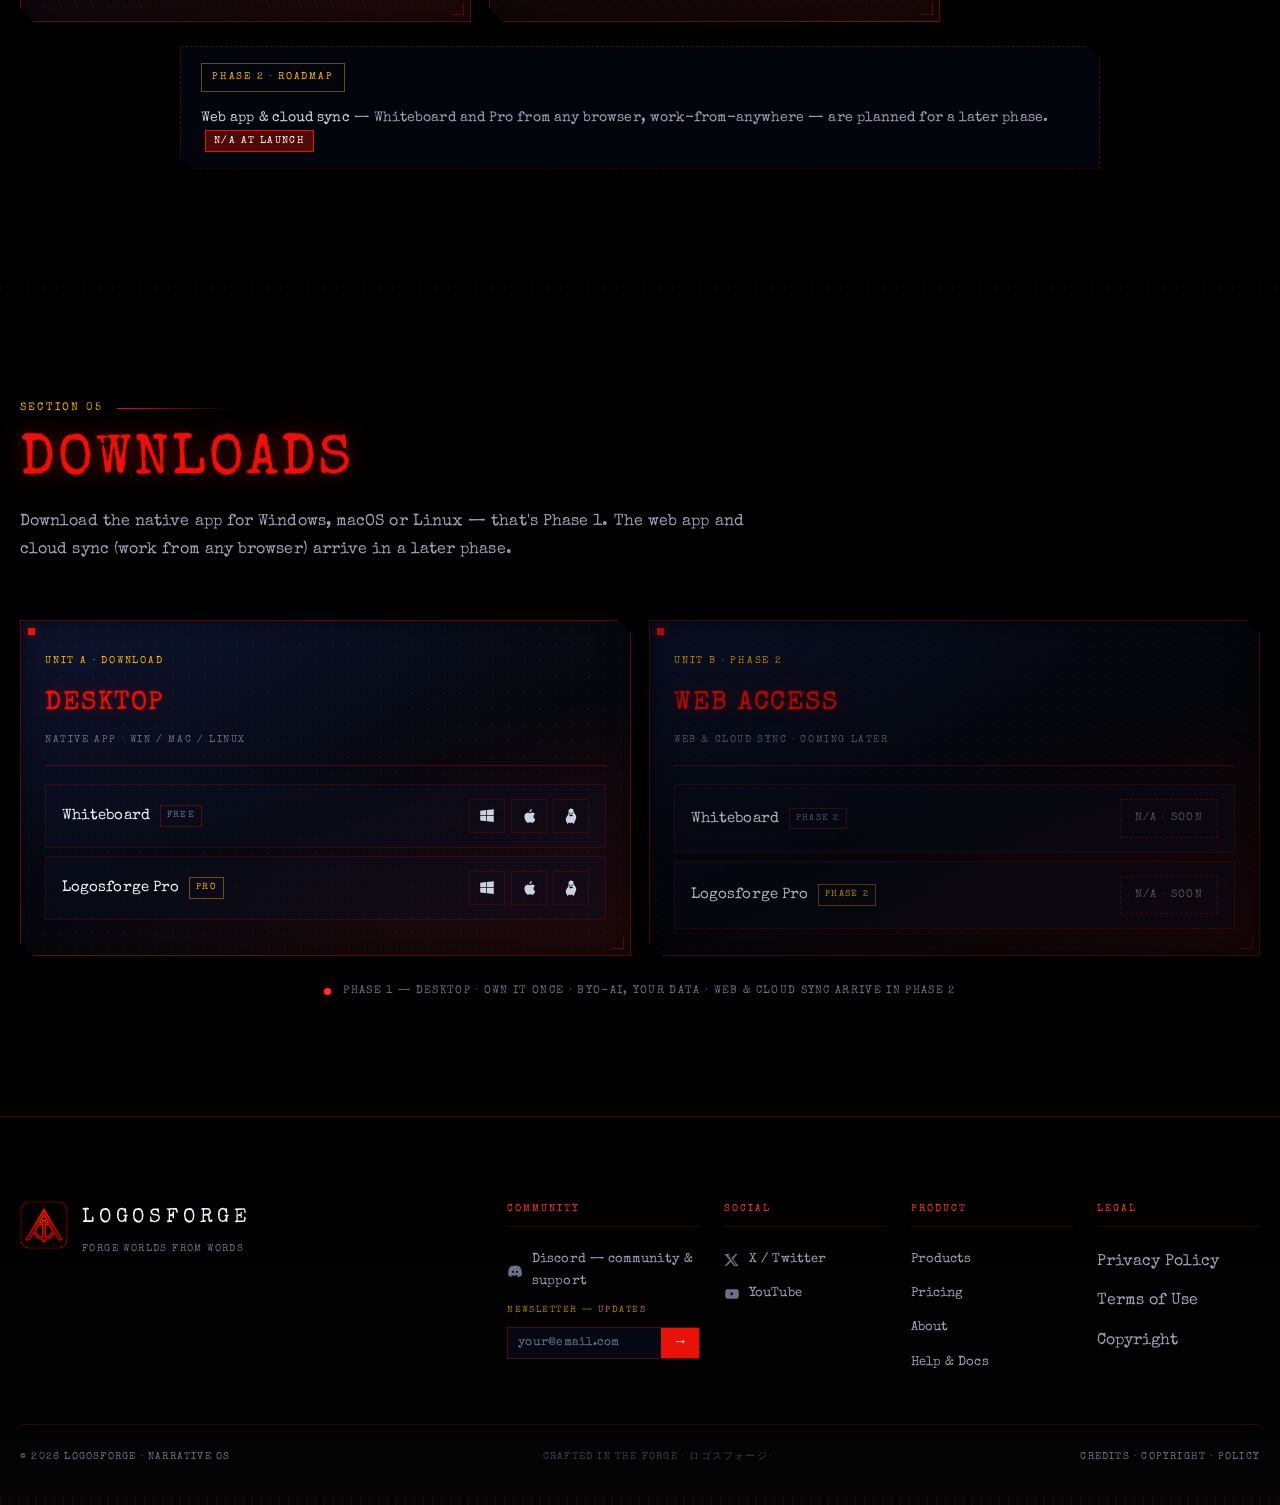
==== commit c0e60452: "Move web versions to Phase 2 roadmap (N/A at launch); Phase 1 = desktop Launch scope is desktop-only" ====
--- a/index.html
+++ b/index.html
@@ -60,7 +60,7 @@
             </a>
             <a class="submenu__link" href="#pricing">
               <span class="submenu__k">Pro</span>
-              <span class="submenu__v">Own it once · €59 · web sync €4/mo</span>
+              <span class="submenu__v">Own it once · €59 desktop</span>
             </a>
           </div>
         </li>
@@ -142,7 +142,7 @@
         </div>
         <div class="meta-cell">
           <span class="meta-cell__k mono">PLATFORMS</span>
-          <span class="meta-cell__v">WIN·MAC·LINUX·WEB</span>
+          <span class="meta-cell__v">WIN · MAC · LINUX</span>
         </div>
         <div class="meta-cell">
           <span class="meta-cell__k mono">AI</span>
@@ -377,20 +377,11 @@
         </div>
         <h2 class="sec-head__title">PRICING</h2>
         <p class="sec-head__intro">
-          Own the tool once, rent only the convenience. Whiteboard is free everywhere;
-          Logosforge Pro is a one-time desktop purchase — bring your own AI, keep your
-          data, no forced subscription. Cloud sync for the web app is a small add-on.
+          Own the tool once. Whiteboard is free, Logosforge Pro is a one-time desktop
+          purchase — bring your own AI, keep your data, no subscription. The web app and
+          cloud sync are planned for a later phase (see the roadmap below).
         </p>
       </header>
-
-      <div class="bill" id="bill">
-        <div class="bill-toggle" role="group" aria-label="How to get Pro">
-          <button type="button" class="bill-toggle__opt is-active" data-bill="onetime">Desktop</button>
-          <button type="button" class="bill-toggle__opt" data-bill="monthly">Monthly</button>
-          <button type="button" class="bill-toggle__opt" data-bill="yearly">Yearly <span class="bill-save">−17%</span></button>
-        </div>
-        <p class="bill-note mono">Whiteboard is free everywhere · Pro: own the desktop app once, or add cloud sync for the web</p>
-      </div>
 
       <div class="price-grid">
         <article class="panel price">
@@ -402,15 +393,15 @@
             <span class="price__cur">€</span><span class="price__num">0</span>
             <span class="price__per mono">/ FOREVER</span>
           </div>
-          <p class="price__sub mono" data-onetime="DESKTOP + WEB · ALWAYS FREE" data-monthly="WEB SYNC · ALWAYS FREE" data-yearly="WEB SYNC · ALWAYS FREE">DESKTOP + WEB · ALWAYS FREE</p>
-          <p class="price__pitch">A minimal, non-intrusive writing surface for all five modes with PSYKE Small — free on the desktop and free in the browser.</p>
+          <p class="price__sub mono">DESKTOP · ALWAYS FREE</p>
+          <p class="price__pitch">A minimal, non-intrusive writing surface for all five modes with PSYKE Small — free on the desktop, yours forever.</p>
           <ul class="price__list mono">
             <li><i class="ok"></i> Minimal, non-intrusive UI</li>
             <li><i class="ok"></i> All 5 writing modes</li>
             <li><i class="ok"></i> Inline AI assistant · your own key</li>
             <li><i class="ok"></i> PSYKE Small — story bible</li>
             <li><i class="ok"></i> DOCX / Text export</li>
-            <li><i class="ok"></i> Free on desktop + web sync</li>
+            <li><i class="ok"></i> Local-first · own your data</li>
           </ul>
           <a href="#downloads" class="btn btn--ghost btn--block">
             <span class="btn__bracket">[</span>START FREE<span class="btn__bracket">]</span>
@@ -420,15 +411,15 @@
         <article class="panel price price--pro">
           <span class="price__ribbon mono">COMPLETE</span>
           <div class="price__head">
-            <span class="price__id mono" data-onetime="TIER 01 · PRO · DESKTOP" data-monthly="TIER 01 · PRO · WEB" data-yearly="TIER 01 · PRO · WEB">TIER 01 · PRO · DESKTOP</span>
+            <span class="price__id mono">TIER 01 · PRO · DESKTOP</span>
             <h3 class="price__name">LOGOSFORGE PRO</h3>
           </div>
           <div class="price__amount">
-            <span class="price__cur">€</span><span class="price__num" data-onetime="59" data-monthly="4" data-yearly="40">59</span>
-            <span class="price__per mono" data-onetime="/ ONE-TIME" data-monthly="/ MONTH" data-yearly="/ YEAR">/ ONE-TIME</span>
-          </div>
-          <p class="price__sub mono" data-onetime="OWN IT · FREE UPDATES · 14-DAY TRIAL" data-monthly="CLOUD SYNC · BILLED MONTHLY" data-yearly="CLOUD SYNC · OR +€20/YR FOR OWNERS">OWN IT · FREE UPDATES · 14-DAY TRIAL</p>
-          <p class="price__pitch">The complete narrative operating system — planning, structuring, analysis, an AI assistant you can chat with, PSYKE Big and voice. Own it once on desktop, or add cloud sync for the browser.</p>
+            <span class="price__cur">€</span><span class="price__num">59</span>
+            <span class="price__per mono">/ ONE-TIME</span>
+          </div>
+          <p class="price__sub mono">OWN IT · FREE UPDATES · 14-DAY TRIAL</p>
+          <p class="price__pitch">The complete narrative operating system — planning, structuring, analysis, an AI assistant you can chat with, PSYKE Big and voice. Own it once on the desktop.</p>
           <ul class="price__list mono">
             <li><i class="ok"></i> Everything in Whiteboard</li>
             <li><i class="ok"></i> Planning · structuring · analysis</li>
@@ -437,12 +428,19 @@
             <li><i class="ok"></i> Voice dictation · Dexter</li>
             <li><i class="ok"></i> Bring your own AI · own your data</li>
           </ul>
-          <a class="btn btn--solid btn--block" data-cta href="checkout.html?plan=pro"
-             data-href-onetime="checkout.html?plan=pro" data-href-monthly="checkout.html?plan=pro-cloud" data-href-yearly="checkout.html?plan=pro-cloud"
-             data-onetime="GET PRO — 59€" data-monthly="ADD WEB SYNC — 4€/MO" data-yearly="ADD WEB SYNC — 40€/YR">
-            <span class="btn__bracket">[</span><span class="btn__label">GET PRO — 59€</span><span class="btn__bracket">]</span>
+          <a href="checkout.html?plan=pro" class="btn btn--solid btn--block">
+            <span class="btn__bracket">[</span>GET PRO — 59€<span class="btn__bracket">]</span>
           </a>
         </article>
+      </div>
+
+      <div class="roadmap">
+        <span class="roadmap__tag mono">PHASE 2 · ROADMAP</span>
+        <p class="roadmap__text">
+          <strong>Web app &amp; cloud sync</strong> — Whiteboard and Pro from any browser,
+          work-from-anywhere — are planned for a later phase.
+          <span class="roadmap__na mono">N/A AT LAUNCH</span>
+        </p>
       </div>
     </div>
   </section>
@@ -456,7 +454,7 @@
           <span class="sec-head__line"></span>
         </div>
         <h2 class="sec-head__title">DOWNLOADS</h2>
-        <p class="sec-head__intro">Download the native app for Windows, macOS or Linux, or open Logosforge in the browser. Same project across desktop and cloud.</p>
+        <p class="sec-head__intro">Download the native app for Windows, macOS or Linux — that's Phase 1. The web app and cloud sync (work from any browser) arrive in a later phase.</p>
       </header>
 
       <div class="dl-grid">
@@ -492,26 +490,26 @@
           </div>
         </div>
 
-        <div class="panel dl-block">
+        <div class="panel dl-block dl-block--soon">
           <div class="dl-block__head">
-            <span class="dl-block__k mono">UNIT B · CLOUD SYNC</span>
+            <span class="dl-block__k mono">UNIT B · PHASE 2</span>
             <h3 class="dl-block__title">WEB ACCESS</h3>
-            <p class="dl-block__sub mono">FREE WHITEBOARD · PRO SYNC FROM €4/MO</p>
+            <p class="dl-block__sub mono">WEB &amp; CLOUD SYNC · COMING LATER</p>
           </div>
           <div class="dl-prod-set">
             <div class="dl-prod">
               <div class="dl-prod__head">
                 <span class="dl-prod__name">Whiteboard</span>
-                <span class="dl-prod__tier mono">FREE</span>
+                <span class="dl-prod__tier mono">PHASE 2</span>
               </div>
-              <a href="checkout.html?plan=wb-cloud" class="dl-prod__launch mono">LAUNCH WEB →</a>
+              <span class="dl-prod__na mono">N/A · SOON</span>
             </div>
             <div class="dl-prod">
               <div class="dl-prod__head">
                 <span class="dl-prod__name">Logosforge Pro</span>
-                <span class="dl-prod__tier mono dl-prod__tier--pro">€4/MO</span>
+                <span class="dl-prod__tier mono dl-prod__tier--pro">PHASE 2</span>
               </div>
-              <a href="checkout.html?plan=pro-cloud" class="dl-prod__launch mono">ADD SYNC →</a>
+              <span class="dl-prod__na mono">N/A · SOON</span>
             </div>
           </div>
         </div>
@@ -519,7 +517,7 @@
 
       <div class="dl-note mono">
         <span class="dot dot--live"></span>
-        OWN IT ONCE ON DESKTOP · WHITEBOARD WEB IS FREE · PRO SYNC FROM €4/MO · BYO-AI, YOUR DATA
+        PHASE 1 — DESKTOP · OWN IT ONCE · BYO-AI, YOUR DATA · WEB &amp; CLOUD SYNC ARRIVE IN PHASE 2
       </div>
     </div>
   </section>
@@ -623,10 +621,10 @@
     <div class="modal__body">
       <p>By downloading or using Logosforge you agree to these terms.</p>
       <h3>Licenses</h3>
-      <p>The Whiteboard tier is free on desktop and on the web. The Pro desktop license
-        (one-time, €59) unlocks the complete system for a single user and may be installed
-        on the devices you personally use; updates within its major version are free.
-        Optional cloud sync for the web app is a separate small subscription (from €4/month).</p>
+      <p>The Whiteboard tier is free on the desktop. The Pro desktop license (one-time, €59)
+        unlocks the complete system for a single user and may be installed on the devices you
+        personally use; updates within its major version are free. A web version with cloud
+        sync is planned for a later phase.</p>
       <h3>Acceptable use</h3>
       <p>Don't resell, redistribute or reverse-engineer the software, and don't use it to
         produce unlawful content. License keys are personal and may not be shared.</p>
--- a/css/style.css
+++ b/css/style.css
@@ -715,3 +715,17 @@
   .bill-toggle__opt{flex:1;justify-content:center;padding:10px 6px;font-size:11px;letter-spacing:.04em;gap:5px}
   .bill-save{font-size:8px}
 }
+
+/* Phase-2 roadmap note + N/A web tiers */
+.roadmap{display:flex;align-items:center;gap:16px;flex-wrap:wrap;max-width:920px;margin:24px auto 0;
+  padding:16px 20px;border:1px dashed var(--line-2);background:rgba(10,16,36,.35);
+  clip-path:polygon(0 0,calc(100% - 12px) 0,100% 12px,100% 100%,12px 100%,0 calc(100% - 12px))}
+.roadmap__tag{flex:none;font-size:10px;letter-spacing:.18em;color:var(--amber);
+  border:1px solid rgba(255,179,0,.4);padding:5px 10px}
+.roadmap__text{font-size:13.5px;color:var(--dim);line-height:1.6;margin:0}
+.roadmap__text strong{color:var(--text)}
+.roadmap__na{display:inline-block;font-size:10px;letter-spacing:.14em;color:#fff;background:var(--red-deep);
+  border:1px solid var(--red);padding:2px 8px;margin-left:4px}
+.dl-block--soon{opacity:.72}
+.dl-prod__na{flex:none;font-size:11px;letter-spacing:.12em;color:var(--faint);white-space:nowrap;
+  border:1px dashed var(--line-2);padding:9px 14px}
